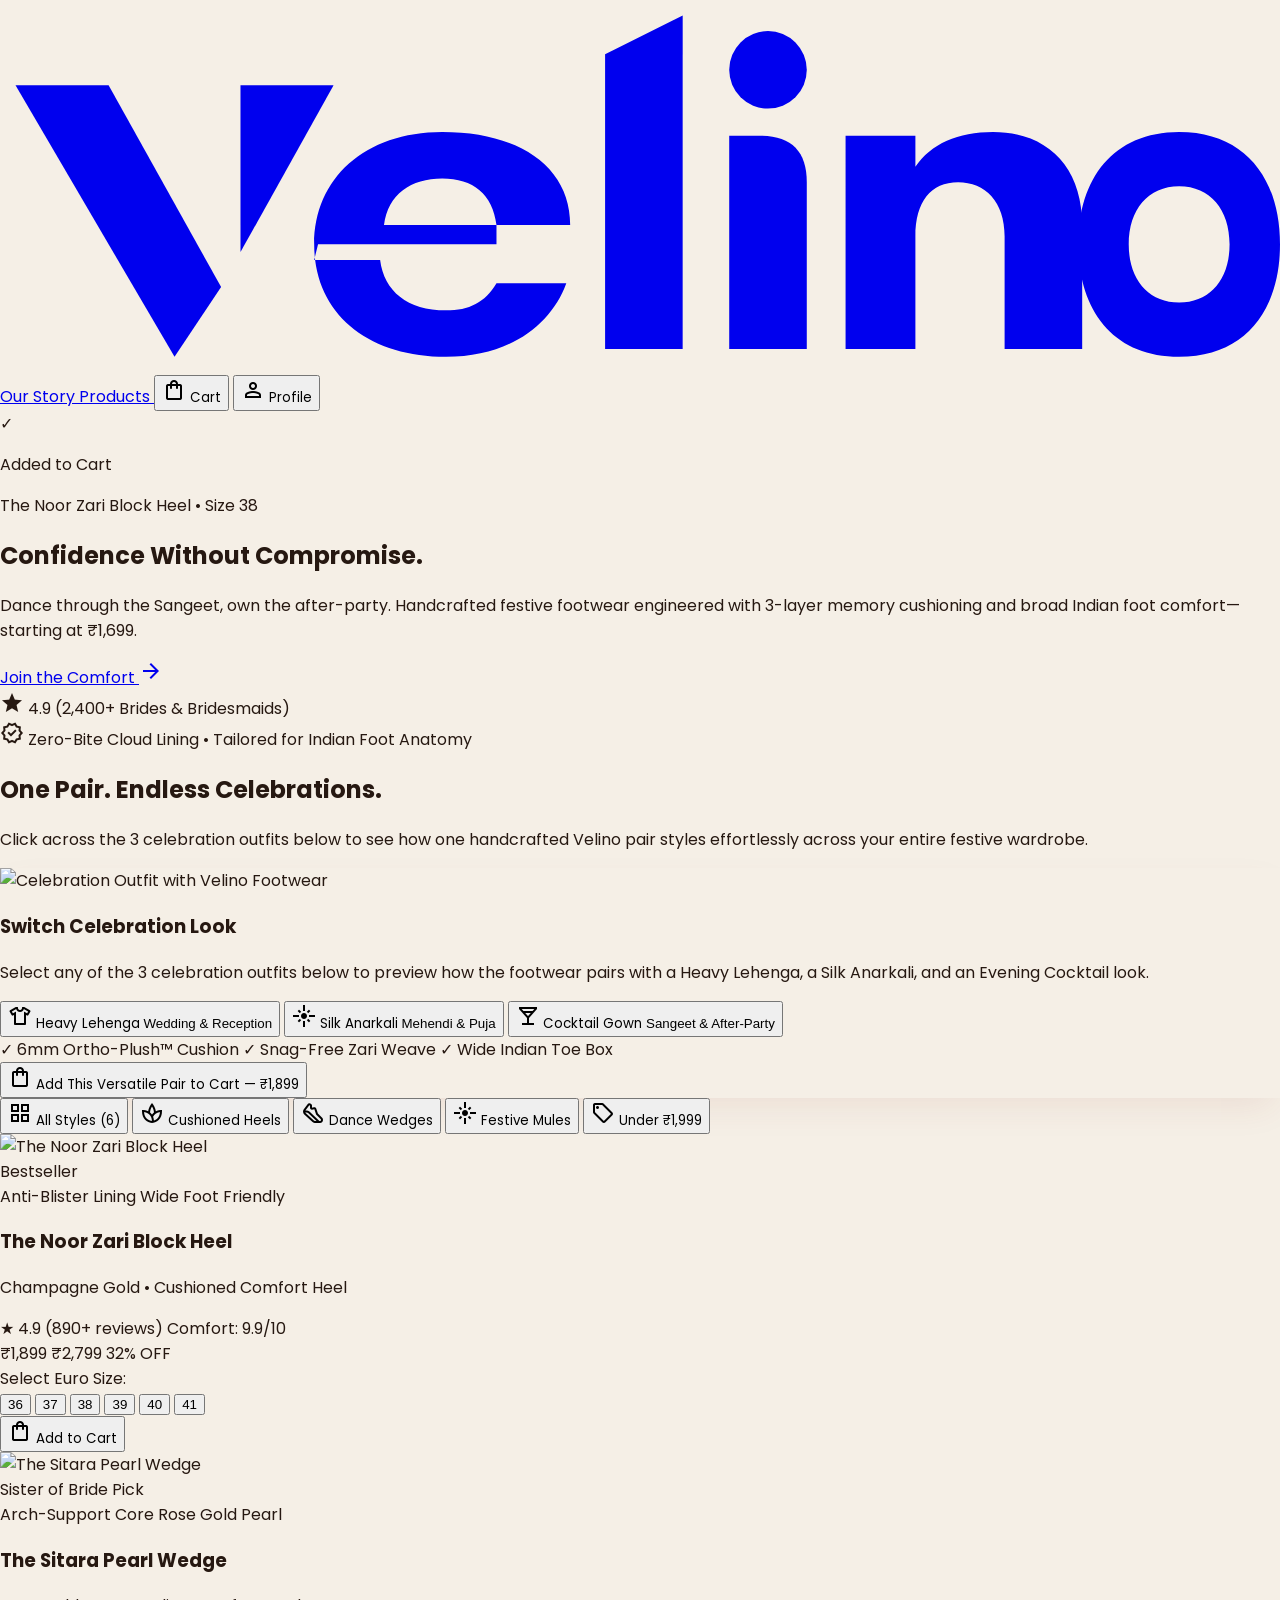
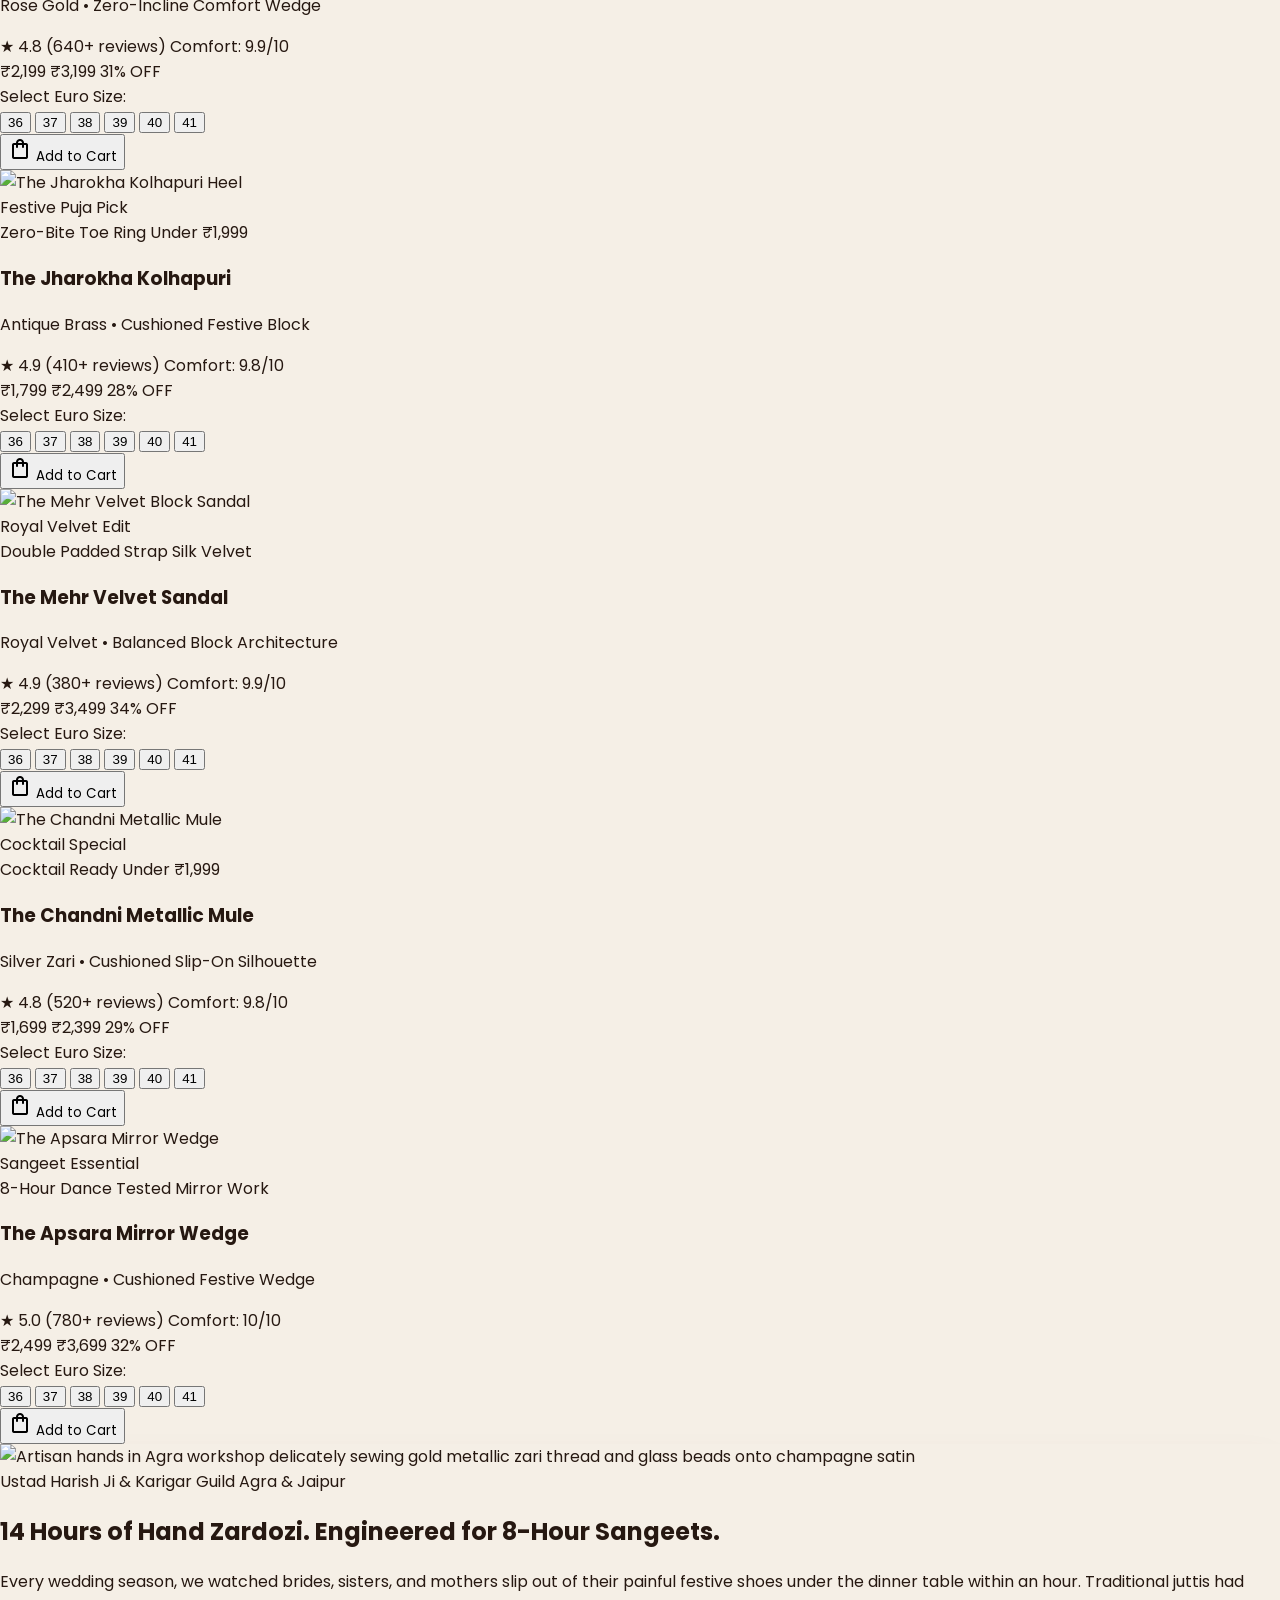
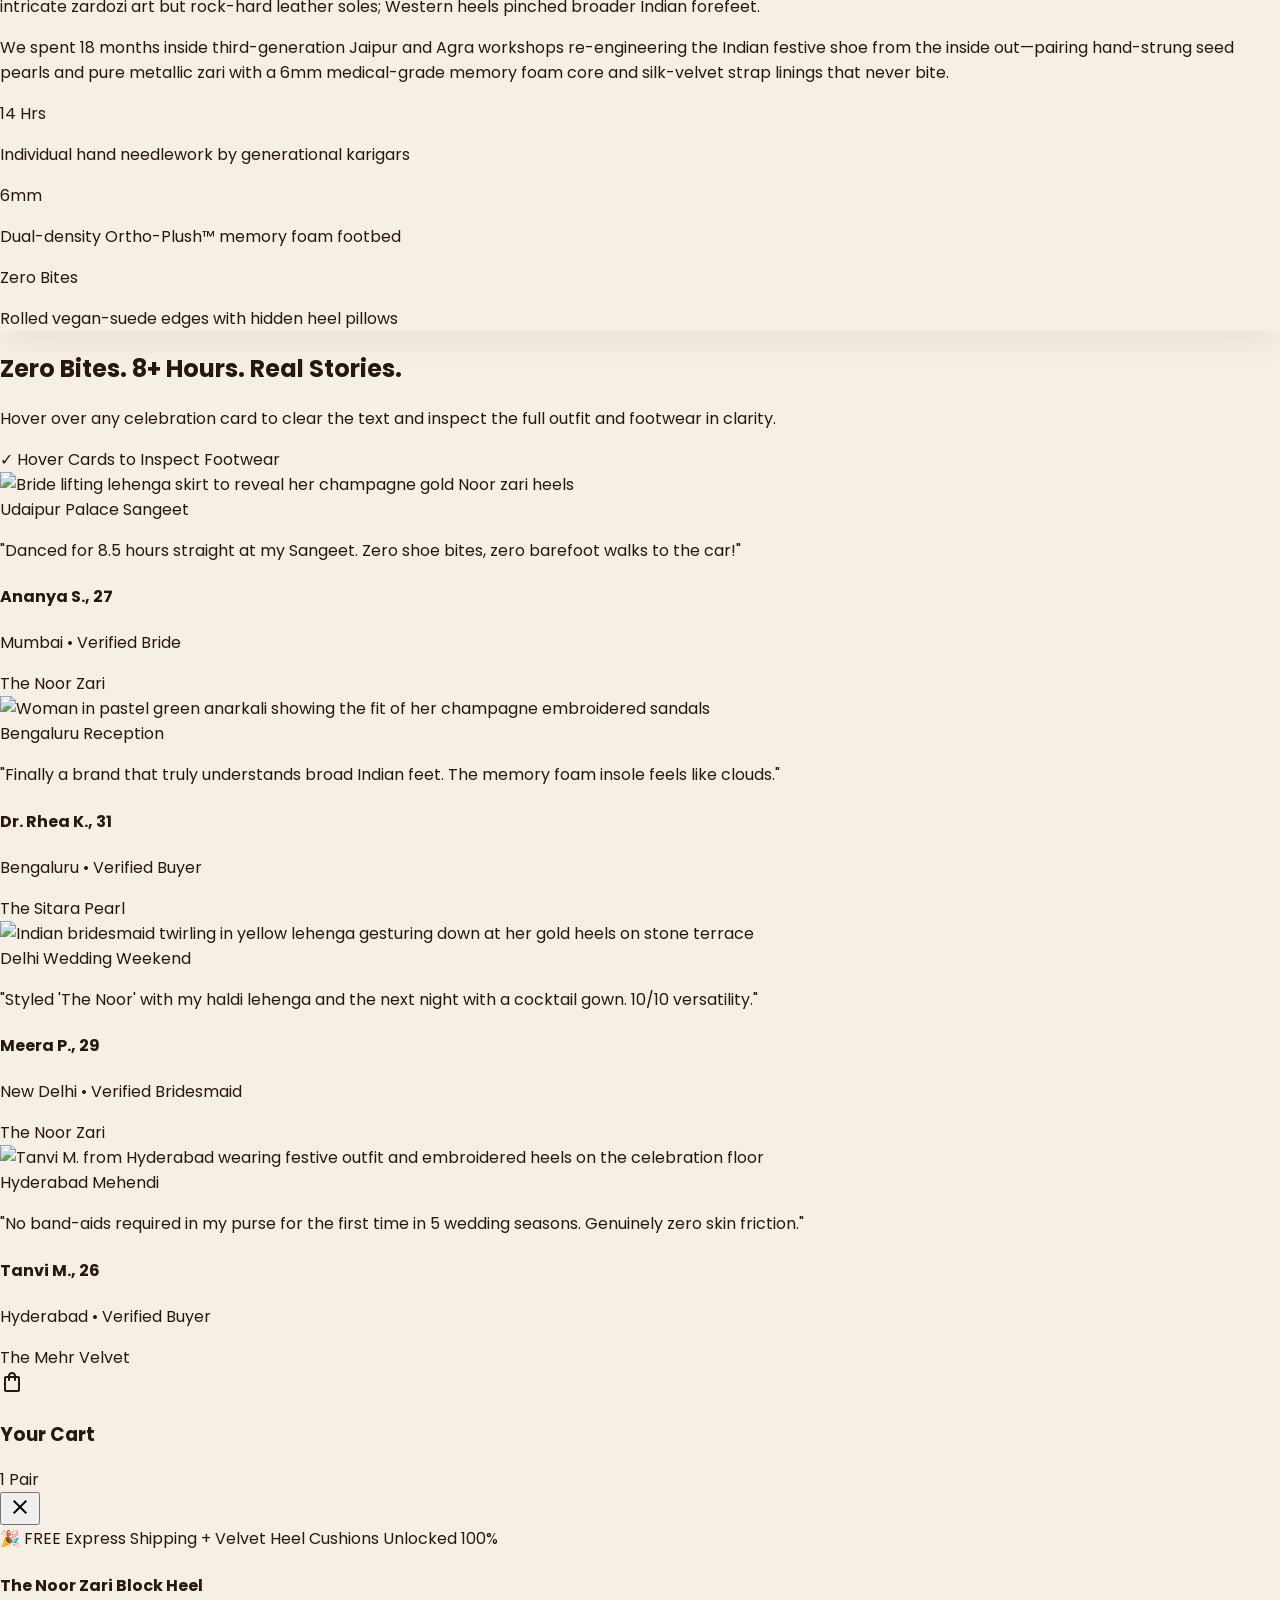
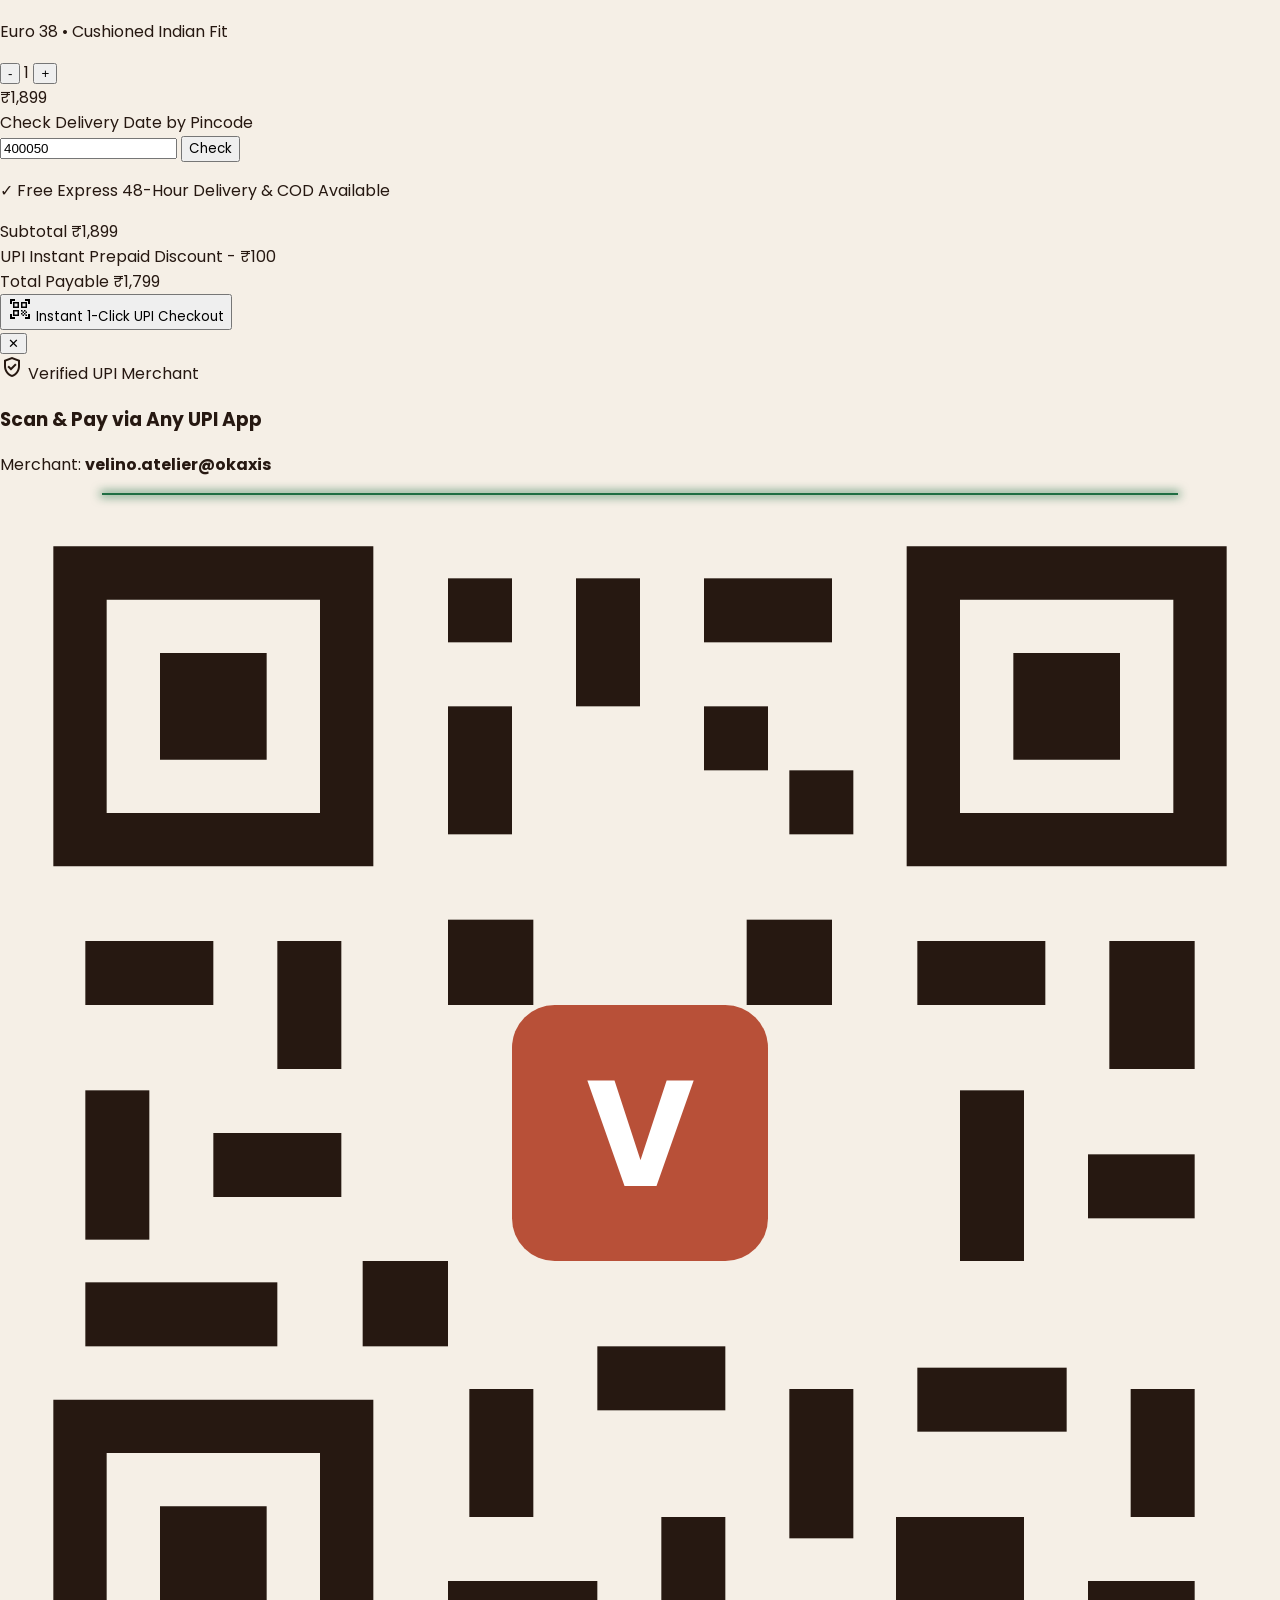
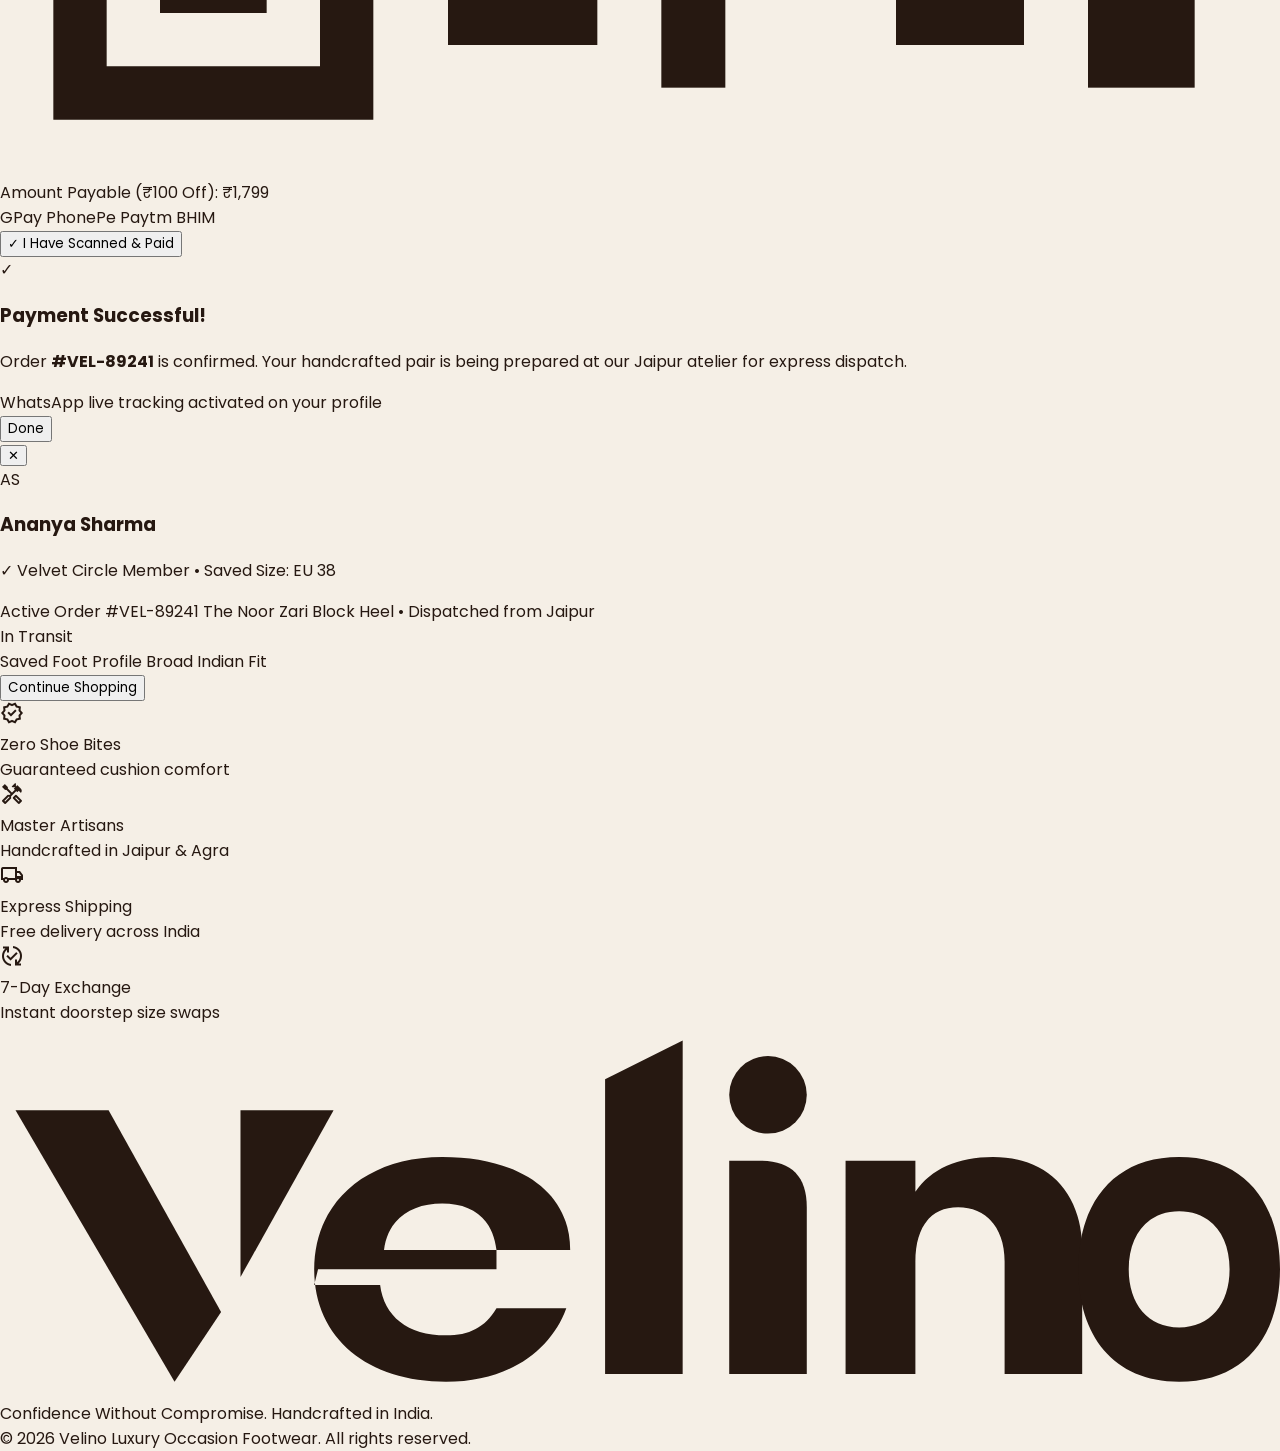
==== index.html @ 43dd8942 "Rename website.html to index.html" ====
<!DOCTYPE html>
<html lang="en" class="scroll-smooth">
<head>
  <meta charset="utf-8" />
  <meta name="viewport" content="width=device-width, initial-scale=1.0" />
  <title>Velino — Confidence Without Compromise</title>

  <!-- Google Fonts: Poppins + Satoshi + Material Symbols -->
  <link rel="preconnect" href="https://fonts.googleapis.com" />
  <link rel="preconnect" href="https://fonts.gstatic.com" crossorigin />
  <link href="https://fonts.googleapis.com/css2?family=Poppins:wght@400;500;600;700&display=swap" rel="stylesheet" />
  <link href="https://api.fontshare.com/v2/css?f[]=satoshi@400,500,700&display=swap" rel="stylesheet" />
  <link href="https://fonts.googleapis.com/css2?family=Material+Symbols+Outlined:opsz,wght,FILL,GRAD@20..48,100..700,0..1,-50..200" rel="stylesheet" />

  <script src="https://cdn.tailwindcss.com"></script>
  <script>
    tailwind.config = {
      theme: {
        extend: {
          colors: {
            /* 60% BEIGE — Primary Luxury Canvas */
            "beige-bg": "#F5EFE6",
            "beige-card": "#FAF6F0",
            "beige-tint": "#EBE1D3",
            "beige-studio": "#EFE7DA",
            "beige-border": "#DFD2BF",
            "espresso": "#261811",
            "warm-muted": "#6B564B",

            /* 30% TERRACOTTA — Secondary Brand & Structural Shade */
            "terracotta": "#B85038",
            "terracotta-dark": "#8F3926",
            "terracotta-soft": "#F3E1DA",

            /* 10% GREEN — Positive Trust & Highlights */
            "forest": "#1F6E43",
            "forest-dark": "#165231",
            "forest-soft": "#E1F0E7"
          },
          fontFamily: {
            head: ["Poppins", "Satoshi", "sans-serif"],
            body: ["Satoshi", "Poppins", "sans-serif"]
          }
        }
      }
    };
  </script>

  <style>
    body {
      background-color: #F5EFE6;
      color: #261811;
      font-family: 'Satoshi', 'Poppins', sans-serif;
      margin: 0;
      overflow-x: hidden;
    }
    h1, h2, h3, h4, .font-head {
      font-family: 'Poppins', sans-serif;
    }
    .ambient-shadow {
      box-shadow: 0 14px 34px -8px rgba(143, 57, 38, 0.10);
    }
    .card-hover {
      transition: transform 0.35s cubic-bezier(0.16, 1, 0.3, 1), box-shadow 0.35s cubic-bezier(0.16, 1, 0.3, 1);
    }
    .card-hover:hover {
      transform: translateY(-4px);
      box-shadow: 0 20px 40px -12px rgba(143, 57, 38, 0.15);
    }
    @keyframes scanline {
      0% { top: 8%; }
      50% { top: 88%; }
      100% { top: 8%; }
    }
    .qr-scanner-line {
      position: absolute;
      left: 8%;
      right: 8%;
      height: 2px;
      background: #1F6E43;
      box-shadow: 0 0 10px 2px rgba(31, 110, 67, 0.65);
      animation: scanline 2.4s ease-in-out infinite;
    }
  </style>
</head>

<body class="bg-beige-bg text-espresso antialiased selection:bg-terracotta selection:text-white">

  <!-- =====================================================================
       HEADER (Velino Logo + Our Story, Products, Cart, Profile)
       ===================================================================== -->
  <header class="sticky top-0 left-0 w-full z-40 bg-beige-bg/95 backdrop-blur-xl border-b border-beige-border">
    <div class="h-20 max-w-[1400px] mx-auto px-5 md:px-12 flex items-center justify-between">
      
      <!-- Custom Uploaded VELINO Logo -->
      <a href="#" class="flex items-center group" aria-label="Velino Home">
        <svg class="h-9 md:h-10 w-auto text-espresso group-hover:text-terracotta transition-colors" viewBox="0 0 330 95" fill="currentColor">
          <polygon points="4,22 28,22 57,74 45,92" />
          <polygon points="62,22 86,22 62,65 62,22" />
          <path d="M82,63 L128,63 L128,58 L99,58 C100,50 106,46 114,46 C122,46 127,50 128,58 L147,58 C147,43 134,34 114,34 C94,34 81,46 81,63 C81,81 95,92 115,92 C131,92 142,84 146,73 L128,73 C125,78 121,80 115,80 C105,80 99,75 98,67 L81,67 Z" />
          <polygon points="156,14 176,4 176,90 156,90" />
          <circle cx="198" cy="18" r="10" />
          <path d="M188,35 L196,35 C204,35 208,39 208,47 L208,90 L188,90 Z" />
          <path d="M218,35 L236,35 L236,43 C240,37 247,34 256,34 C270,34 279,43 279,58 L279,90 L259,90 L259,61 C259,52 254,47 247,47 C240,47 236,52 236,61 L236,90 L218,90 Z" />
          <path fill-rule="evenodd" clip-rule="evenodd" d="M304,34 C321,34 330,46 330,63 C330,80 321,92 304,92 C287,92 278,80 278,63 C278,46 287,34 304,34 Z M304,48 C296,48 291,54 291,63 C291,72 296,78 304,78 C312,78 317,72 317,63 C317,54 312,48 304,48 Z" />
        </svg>
      </a>

      <!-- 4 Header Options: Our Story | Products | Cart (No money shown) | Profile -->
      <nav class="flex items-center gap-4 sm:gap-8">
        <a href="#our-story" class="font-head text-sm font-medium text-espresso hover:text-terracotta transition-colors">
          Our Story
        </a>
        <a href="#festive-catalog" class="font-head text-sm font-medium text-espresso hover:text-terracotta transition-colors">
          Products
        </a>
        <button onclick="toggleCartDrawer(true)" type="button" class="inline-flex items-center gap-2 bg-terracotta text-white hover:bg-terracotta-dark px-4 py-2.5 rounded-full font-head text-sm font-medium transition-all shadow-sm">
          <span class="material-symbols-outlined text-[19px]">shopping_bag</span>
          <span>Cart</span>
        </button>
        <button onclick="toggleProfileModal(true)" type="button" class="inline-flex items-center gap-1.5 px-3.5 py-2 rounded-full bg-beige-card border border-beige-border text-espresso hover:border-terracotta font-head text-sm font-medium transition-all">
          <span class="material-symbols-outlined text-[19px] text-terracotta">person</span>
          <span class="hidden sm:inline">Profile</span>
        </button>
      </nav>

    </div>
  </header>

  <!-- Toast Notification -->
  <div id="cart-toast" class="fixed bottom-6 right-6 z-50 bg-espresso text-beige-card px-5 py-3.5 rounded-2xl shadow-2xl border border-terracotta flex items-center gap-3 transform translate-y-24 opacity-0 transition-all duration-300 pointer-events-none">
    <div class="w-7 h-7 rounded-full bg-forest text-white flex items-center justify-center font-bold text-sm">✓</div>
    <div>
      <p class="font-head font-semibold text-sm text-white">Added to Cart</p>
      <p class="text-xs text-beige-tint" id="toast-item-desc">The Noor Zari Block Heel • Size 38</p>
    </div>
  </div>

  <!-- =====================================================================
       MAIN CONTENT
       ===================================================================== -->
  <main class="w-full">

    <!-- SECTION 1: HERO (Green dispatch line & Noor Zari Block Heel card removed, flows straight to One Pair Endless Celebrations) -->
    <section class="relative w-full bg-gradient-to-b from-beige-bg via-beige-card to-beige-bg py-14 lg:py-20 border-b border-beige-border overflow-hidden">
      <div class="max-w-[1100px] mx-auto px-5 md:px-12 text-center flex flex-col items-center space-y-6">
        <h1 class="font-head text-4xl sm:text-5xl lg:text-[58px] font-bold text-espresso tracking-tight leading-[1.1]">
          Confidence Without Compromise.
        </h1>
        <p class="text-base sm:text-lg text-warm-muted max-w-2xl leading-relaxed">
          Dance through the Sangeet, own the after-party. Handcrafted festive footwear engineered with 3-layer memory cushioning and broad Indian foot comfort—starting at ₹1,699.
        </p>

        <!-- CTA: "Join the Comfort" -->
        <div class="pt-1">
          <a href="#festive-catalog" class="inline-flex items-center justify-center gap-3 bg-terracotta text-white font-head font-semibold text-sm uppercase tracking-wider px-9 py-4 rounded-xl shadow-md hover:bg-terracotta-dark transition-all group">
            <span>Join the Comfort</span>
            <span class="material-symbols-outlined group-hover:translate-x-1 transition-transform text-lg">arrow_forward</span>
          </a>
        </div>

        <!-- Rating & Cloud Lining Row (Green dispatch line removed) -->
        <div class="pt-2 flex flex-wrap items-center justify-center gap-3 text-xs">
          <div class="flex items-center gap-1 bg-forest-soft text-forest px-3.5 py-1.5 rounded-full font-bold">
            <span class="material-symbols-outlined text-sm" style="font-variation-settings: 'FILL' 1;">star</span>
            <span>4.9 (2,400+ Brides &amp; Bridesmaids)</span>
          </div>
          <span class="flex items-center gap-1 text-espresso font-semibold">
            <span class="material-symbols-outlined text-base text-forest">verified</span>
            Zero-Bite Cloud Lining
          </span>
          <span class="text-warm-muted">•</span>
          <span class="font-semibold text-espresso">Tailored for Indian Foot Anatomy</span>
        </div>
      </div>
    </section>

    <!-- SECTION 2: ONE PAIR, ENDLESS CELEBRATIONS (Working 3-Outfit Switcher) -->
    <section class="w-full bg-beige-card py-16 lg:py-24 border-b border-beige-border">
      <div class="max-w-[1400px] mx-auto px-5 md:px-12">
        <div class="text-center max-w-2xl mx-auto space-y-3 mb-12">
          <h2 class="font-head text-3xl sm:text-4xl font-bold text-espresso">One Pair. Endless Celebrations.</h2>
          <p class="text-sm sm:text-base text-warm-muted">
            Click across the 3 celebration outfits below to see how one handcrafted Velino pair styles effortlessly across your entire festive wardrobe.
          </p>
        </div>

        <div class="bg-beige-bg rounded-3xl p-6 lg:p-12 border border-beige-border ambient-shadow">
          <div class="grid grid-cols-1 lg:grid-cols-12 gap-8 lg:gap-12 items-center">
            
            <!-- Dynamic Lookbook Visual (100% Unobstructed Image that changes on tab click) -->
            <div class="lg:col-span-6 flex justify-center">
              <div class="relative w-full max-w-md rounded-2xl overflow-hidden shadow-lg aspect-[3/4] bg-beige-studio border-2 border-terracotta/30">
                <img
                  class="w-full h-full object-cover transition-opacity duration-300"
                  id="lookbook-hero-img"
                  alt="Celebration Outfit with Velino Footwear"
                  src="https://lh3.googleusercontent.com/aida-public/[base64]"
                />
              </div>
            </div>

            <!-- 3-Look Interactive Switcher -->
            <div class="lg:col-span-6 flex flex-col justify-center space-y-8">
              <div class="space-y-3">
                <h3 class="font-head text-2xl sm:text-3xl font-bold text-espresso">
                  Switch Celebration Look
                </h3>
                <p class="text-sm text-warm-muted leading-relaxed">
                  Select any of the 3 celebration outfits below to preview how the footwear pairs with a Heavy Lehenga, a Silk Anarkali, and an Evening Cocktail look.
                </p>
              </div>

              <div class="grid grid-cols-1 sm:grid-cols-3 gap-3.5">
                <button id="tab-lehenga" class="lookbook-tab-btn bg-terracotta text-white p-4 rounded-2xl text-left shadow-md transition-all cursor-pointer" onclick="setLookbookTab('lehenga', this)" type="button">
                  <span class="material-symbols-outlined text-2xl mb-2 block">apparel</span>
                  <span class="font-head text-sm font-bold block">Heavy Lehenga</span>
                  <span class="sub-label text-[11px] opacity-90 block mt-0.5">Wedding &amp; Reception</span>
                </button>
                <button id="tab-anarkali" class="lookbook-tab-btn bg-beige-card text-espresso border border-beige-border p-4 rounded-2xl text-left hover:border-terracotta transition-all cursor-pointer" onclick="setLookbookTab('anarkali', this)" type="button">
                  <span class="material-symbols-outlined text-2xl mb-2 block text-terracotta">flare</span>
                  <span class="font-head text-sm font-bold block">Silk Anarkali</span>
                  <span class="sub-label text-[11px] text-warm-muted block mt-0.5">Mehendi &amp; Puja</span>
                </button>
                <button id="tab-cocktail" class="lookbook-tab-btn bg-beige-card text-espresso border border-beige-border p-4 rounded-2xl text-left hover:border-terracotta transition-all cursor-pointer" onclick="setLookbookTab('cocktail', this)" type="button">
                  <span class="material-symbols-outlined text-2xl mb-2 block text-terracotta">local_bar</span>
                  <span class="font-head text-sm font-bold block">Cocktail Gown</span>
                  <span class="sub-label text-[11px] text-warm-muted block mt-0.5">Sangeet &amp; After-Party</span>
                </button>
              </div>

              <div class="flex flex-wrap gap-2.5">
                <span class="bg-forest-soft text-forest text-xs font-bold px-3.5 py-1.5 rounded-full">✓ 6mm Ortho-Plush™ Cushion</span>
                <span class="bg-forest-soft text-forest text-xs font-bold px-3.5 py-1.5 rounded-full">✓ Snag-Free Zari Weave</span>
                <span class="bg-forest-soft text-forest text-xs font-bold px-3.5 py-1.5 rounded-full">✓ Wide Indian Toe Box</span>
              </div>

              <div class="pt-2">
                <button class="w-full bg-terracotta text-white font-head font-semibold text-sm uppercase tracking-wider py-4 rounded-xl hover:bg-terracotta-dark shadow-md transition-all flex items-center justify-center gap-2.5" onclick="quickAddToCart('The Noor Zari Block Heel', 1899)" type="button">
                  <span class="material-symbols-outlined text-lg">shopping_bag</span>
                  <span>Add This Versatile Pair to Cart — ₹1,899</span>
                </button>
              </div>
            </div>

          </div>
        </div>
      </div>
    </section>

    <!-- SECTION 3: PRODUCT CATALOG (Icon Filter Navigation, Whole Heel Visible) -->
    <section class="w-full bg-beige-bg py-16 lg:py-24 border-b border-beige-border" id="festive-catalog">
      <div class="max-w-[1400px] mx-auto px-5 md:px-12">
        
        <!-- Icon Navigation Filter Pills -->
        <div class="flex flex-wrap items-center justify-center gap-3 mb-12">
          <button class="catalog-filter-btn bg-terracotta text-white px-5 py-3 rounded-full font-head text-xs font-semibold uppercase tracking-wider transition-all inline-flex items-center gap-2 shadow-sm" onclick="filterCatalog('all', this)" type="button">
            <span class="material-symbols-outlined text-[18px]">grid_view</span>
            <span>All Styles (6)</span>
          </button>
          <button class="catalog-filter-btn bg-beige-card border border-beige-border text-espresso px-5 py-3 rounded-full font-head text-xs font-semibold uppercase tracking-wider hover:border-terracotta transition-all inline-flex items-center gap-2" onclick="filterCatalog('heels', this)" type="button">
            <span class="material-symbols-outlined text-[18px] text-terracotta">spa</span>
            <span>Cushioned Heels</span>
          </button>
          <button class="catalog-filter-btn bg-beige-card border border-beige-border text-espresso px-5 py-3 rounded-full font-head text-xs font-semibold uppercase tracking-wider hover:border-terracotta transition-all inline-flex items-center gap-2" onclick="filterCatalog('wedges', this)" type="button">
            <span class="material-symbols-outlined text-[18px] text-terracotta">steps</span>
            <span>Dance Wedges</span>
          </button>
          <button class="catalog-filter-btn bg-beige-card border border-beige-border text-espresso px-5 py-3 rounded-full font-head text-xs font-semibold uppercase tracking-wider hover:border-terracotta transition-all inline-flex items-center gap-2" onclick="filterCatalog('mules', this)" type="button">
            <span class="material-symbols-outlined text-[18px] text-terracotta">flare</span>
            <span>Festive Mules</span>
          </button>
          <button class="catalog-filter-btn bg-beige-card border border-beige-border text-espresso px-5 py-3 rounded-full font-head text-xs font-semibold uppercase tracking-wider hover:border-terracotta transition-all inline-flex items-center gap-2" onclick="filterCatalog('budget', this)" type="button">
            <span class="material-symbols-outlined text-[18px] text-forest">sell</span>
            <span>Under ₹1,999</span>
          </button>
        </div>

        <!-- 6-Product Grid (Every Shoe & Heel 100% Uncropped inside Frame) -->
        <div class="grid grid-cols-1 sm:grid-cols-2 lg:grid-cols-3 gap-8" id="product-grid">

          <!-- CARD 1 -->
          <div class="product-item group bg-beige-card rounded-2xl p-4 border border-beige-border card-hover flex flex-col justify-between" data-category="heels budget">
            <div>
              <div class="relative rounded-xl overflow-hidden aspect-[4/3] bg-[#E8DDD0] mb-4 flex items-center justify-center p-2">
                <img class="w-full h-full object-contain group-hover:scale-105 transition-transform duration-500" alt="The Noor Zari Block Heel" src="https://lh3.googleusercontent.com/aida-public/[base64]" />
                <div class="absolute top-3 left-3 bg-terracotta text-white font-head text-[10px] px-2.5 py-1 rounded-md uppercase font-bold tracking-wider">Bestseller</div>
              </div>
              <div class="flex items-center gap-2 mb-2">
                <span class="bg-beige-tint text-espresso text-[10px] px-2 py-0.5 rounded font-bold uppercase">Anti-Blister Lining</span>
                <span class="bg-forest-soft text-forest text-[10px] px-2 py-0.5 rounded font-bold uppercase">Wide Foot Friendly</span>
              </div>
              <h3 class="font-head text-lg text-espresso font-bold">The Noor Zari Block Heel</h3>
              <p class="text-xs text-warm-muted mt-0.5">Champagne Gold • Cushioned Comfort Heel</p>
              <div class="flex items-center gap-2 mt-2">
                <span class="text-xs font-bold text-espresso">★ 4.9</span>
                <span class="text-xs text-warm-muted">(890+ reviews)</span>
                <span class="text-forest text-xs font-bold ml-auto">Comfort: 9.9/10</span>
              </div>
              <div class="flex items-baseline gap-2 mt-3">
                <span class="font-head text-xl text-espresso font-bold">₹1,899</span>
                <span class="text-xs text-warm-muted line-through">₹2,799</span>
                <span class="text-xs text-forest font-bold">32% OFF</span>
              </div>
              <div class="mt-4">
                <span class="text-[11px] font-head text-warm-muted uppercase font-bold block mb-1.5">Select Euro Size:</span>
                <div class="flex items-center gap-1.5 size-chips">
                  <button class="w-9 h-9 rounded-lg bg-beige-bg text-espresso text-xs font-bold border border-beige-border" onclick="selectSize(this)" type="button">36</button>
                  <button class="w-9 h-9 rounded-lg bg-beige-bg text-espresso text-xs font-bold border border-beige-border" onclick="selectSize(this)" type="button">37</button>
                  <button class="w-9 h-9 rounded-lg bg-terracotta text-white text-xs font-bold selected" onclick="selectSize(this)" type="button">38</button>
                  <button class="w-9 h-9 rounded-lg bg-beige-bg text-espresso text-xs font-bold border border-beige-border" onclick="selectSize(this)" type="button">39</button>
                  <button class="w-9 h-9 rounded-lg bg-beige-bg text-espresso text-xs font-bold border border-beige-border" onclick="selectSize(this)" type="button">40</button>
                  <button class="w-9 h-9 rounded-lg bg-beige-bg text-espresso text-xs font-bold border border-beige-border" onclick="selectSize(this)" type="button">41</button>
                </div>
              </div>
            </div>
            <div class="mt-5 pt-3">
              <button class="w-full bg-terracotta hover:bg-terracotta-dark text-white font-head text-xs font-semibold uppercase tracking-wider py-3.5 rounded-xl transition-all flex items-center justify-center gap-2" onclick="quickAddToCart('The Noor Zari Block Heel', 1899)" type="button">
                <span class="material-symbols-outlined text-[18px]">shopping_bag</span>
                <span>Add to Cart</span>
              </button>
            </div>
          </div>

          <!-- CARD 2 -->
          <div class="product-item group bg-beige-card rounded-2xl p-4 border border-beige-border card-hover flex flex-col justify-between" data-category="wedges">
            <div>
              <div class="relative rounded-xl overflow-hidden aspect-[4/3] bg-[#E8DDD0] mb-4 flex items-center justify-center p-2">
                <img class="w-full h-full object-contain group-hover:scale-105 transition-transform duration-500" alt="The Sitara Pearl Wedge" src="https://lh3.googleusercontent.com/aida-public/[base64]" />
                <div class="absolute top-3 left-3 bg-terracotta text-white font-head text-[10px] px-2.5 py-1 rounded-md uppercase font-bold tracking-wider">Sister of Bride Pick</div>
              </div>
              <div class="flex items-center gap-2 mb-2">
                <span class="bg-beige-tint text-espresso text-[10px] px-2 py-0.5 rounded font-bold uppercase">Arch-Support Core</span>
                <span class="bg-forest-soft text-forest text-[10px] px-2 py-0.5 rounded font-bold uppercase">Rose Gold Pearl</span>
              </div>
              <h3 class="font-head text-lg text-espresso font-bold">The Sitara Pearl Wedge</h3>
              <p class="text-xs text-warm-muted mt-0.5">Rose Gold • Zero-Incline Comfort Wedge</p>
              <div class="flex items-center gap-2 mt-2">
                <span class="text-xs font-bold text-espresso">★ 4.8</span>
                <span class="text-xs text-warm-muted">(640+ reviews)</span>
                <span class="text-forest text-xs font-bold ml-auto">Comfort: 9.9/10</span>
              </div>
              <div class="flex items-baseline gap-2 mt-3">
                <span class="font-head text-xl text-espresso font-bold">₹2,199</span>
                <span class="text-xs text-warm-muted line-through">₹3,199</span>
                <span class="text-xs text-forest font-bold">31% OFF</span>
              </div>
              <div class="mt-4">
                <span class="text-[11px] font-head text-warm-muted uppercase font-bold block mb-1.5">Select Euro Size:</span>
                <div class="flex items-center gap-1.5 size-chips">
                  <button class="w-9 h-9 rounded-lg bg-beige-bg text-espresso text-xs font-bold border border-beige-border" onclick="selectSize(this)" type="button">36</button>
                  <button class="w-9 h-9 rounded-lg bg-terracotta text-white text-xs font-bold selected" onclick="selectSize(this)" type="button">37</button>
                  <button class="w-9 h-9 rounded-lg bg-beige-bg text-espresso text-xs font-bold border border-beige-border" onclick="selectSize(this)" type="button">38</button>
                  <button class="w-9 h-9 rounded-lg bg-beige-bg text-espresso text-xs font-bold border border-beige-border" onclick="selectSize(this)" type="button">39</button>
                  <button class="w-9 h-9 rounded-lg bg-beige-bg text-espresso text-xs font-bold border border-beige-border" onclick="selectSize(this)" type="button">40</button>
                  <button class="w-9 h-9 rounded-lg bg-beige-bg text-espresso text-xs font-bold border border-beige-border" onclick="selectSize(this)" type="button">41</button>
                </div>
              </div>
            </div>
            <div class="mt-5 pt-3">
              <button class="w-full bg-terracotta hover:bg-terracotta-dark text-white font-head text-xs font-semibold uppercase tracking-wider py-3.5 rounded-xl transition-all flex items-center justify-center gap-2" onclick="quickAddToCart('The Sitara Pearl Wedge', 2199)" type="button">
                <span class="material-symbols-outlined text-[18px]">shopping_bag</span>
                <span>Add to Cart</span>
              </button>
            </div>
          </div>

          <!-- CARD 3 -->
          <div class="product-item group bg-beige-card rounded-2xl p-4 border border-beige-border card-hover flex flex-col justify-between" data-category="mules budget">
            <div>
              <div class="relative rounded-xl overflow-hidden aspect-[4/3] bg-[#E8DDD0] mb-4 flex items-center justify-center p-2">
                <img class="w-full h-full object-contain group-hover:scale-105 transition-transform duration-500" alt="The Jharokha Kolhapuri Heel" src="https://lh3.googleusercontent.com/aida-public/[base64]" />
                <div class="absolute top-3 left-3 bg-espresso text-beige-card font-head text-[10px] px-2.5 py-1 rounded-md uppercase font-bold tracking-wider">Festive Puja Pick</div>
              </div>
              <div class="flex items-center gap-2 mb-2">
                <span class="bg-beige-tint text-espresso text-[10px] px-2 py-0.5 rounded font-bold uppercase">Zero-Bite Toe Ring</span>
                <span class="bg-forest-soft text-forest text-[10px] px-2 py-0.5 rounded font-bold uppercase">Under ₹1,999</span>
              </div>
              <h3 class="font-head text-lg text-espresso font-bold">The Jharokha Kolhapuri</h3>
              <p class="text-xs text-warm-muted mt-0.5">Antique Brass • Cushioned Festive Block</p>
              <div class="flex items-center gap-2 mt-2">
                <span class="text-xs font-bold text-espresso">★ 4.9</span>
                <span class="text-xs text-warm-muted">(410+ reviews)</span>
                <span class="text-forest text-xs font-bold ml-auto">Comfort: 9.8/10</span>
              </div>
              <div class="flex items-baseline gap-2 mt-3">
                <span class="font-head text-xl text-espresso font-bold">₹1,799</span>
                <span class="text-xs text-warm-muted line-through">₹2,499</span>
                <span class="text-xs text-forest font-bold">28% OFF</span>
              </div>
              <div class="mt-4">
                <span class="text-[11px] font-head text-warm-muted uppercase font-bold block mb-1.5">Select Euro Size:</span>
                <div class="flex items-center gap-1.5 size-chips">
                  <button class="w-9 h-9 rounded-lg bg-beige-bg text-espresso text-xs font-bold border border-beige-border" onclick="selectSize(this)" type="button">36</button>
                  <button class="w-9 h-9 rounded-lg bg-beige-bg text-espresso text-xs font-bold border border-beige-border" onclick="selectSize(this)" type="button">37</button>
                  <button class="w-9 h-9 rounded-lg bg-beige-bg text-espresso text-xs font-bold border border-beige-border" onclick="selectSize(this)" type="button">38</button>
                  <button class="w-9 h-9 rounded-lg bg-terracotta text-white text-xs font-bold selected" onclick="selectSize(this)" type="button">39</button>
                  <button class="w-9 h-9 rounded-lg bg-beige-bg text-espresso text-xs font-bold border border-beige-border" onclick="selectSize(this)" type="button">40</button>
                  <button class="w-9 h-9 rounded-lg bg-beige-bg text-espresso text-xs font-bold border border-beige-border" onclick="selectSize(this)" type="button">41</button>
                </div>
              </div>
            </div>
            <div class="mt-5 pt-3">
              <button class="w-full bg-terracotta hover:bg-terracotta-dark text-white font-head text-xs font-semibold uppercase tracking-wider py-3.5 rounded-xl transition-all flex items-center justify-center gap-2" onclick="quickAddToCart('The Jharokha Kolhapuri', 1799)" type="button">
                <span class="material-symbols-outlined text-[18px]">shopping_bag</span>
                <span>Add to Cart</span>
              </button>
            </div>
          </div>

          <!-- CARD 4 -->
          <div class="product-item group bg-beige-card rounded-2xl p-4 border border-beige-border card-hover flex flex-col justify-between" data-category="heels">
            <div>
              <div class="relative rounded-xl overflow-hidden aspect-[4/3] bg-[#E8DDD0] mb-4 flex items-center justify-center p-2">
                <img class="w-full h-full object-contain group-hover:scale-105 transition-transform duration-500" alt="The Mehr Velvet Block Sandal" src="https://lh3.googleusercontent.com/aida-public/[base64]" />
                <div class="absolute top-3 left-3 bg-terracotta text-white font-head text-[10px] px-2.5 py-1 rounded-md uppercase font-bold tracking-wider">Royal Velvet Edit</div>
              </div>
              <div class="flex items-center gap-2 mb-2">
                <span class="bg-beige-tint text-espresso text-[10px] px-2 py-0.5 rounded font-bold uppercase">Double Padded Strap</span>
                <span class="bg-forest-soft text-forest text-[10px] px-2 py-0.5 rounded font-bold uppercase">Silk Velvet</span>
              </div>
              <h3 class="font-head text-lg text-espresso font-bold">The Mehr Velvet Sandal</h3>
              <p class="text-xs text-warm-muted mt-0.5">Royal Velvet • Balanced Block Architecture</p>
              <div class="flex items-center gap-2 mt-2">
                <span class="text-xs font-bold text-espresso">★ 4.9</span>
                <span class="text-xs text-warm-muted">(380+ reviews)</span>
                <span class="text-forest text-xs font-bold ml-auto">Comfort: 9.9/10</span>
              </div>
              <div class="flex items-baseline gap-2 mt-3">
                <span class="font-head text-xl text-espresso font-bold">₹2,299</span>
                <span class="text-xs text-warm-muted line-through">₹3,499</span>
                <span class="text-xs text-forest font-bold">34% OFF</span>
              </div>
              <div class="mt-4">
                <span class="text-[11px] font-head text-warm-muted uppercase font-bold block mb-1.5">Select Euro Size:</span>
                <div class="flex items-center gap-1.5 size-chips">
                  <button class="w-9 h-9 rounded-lg bg-beige-bg text-espresso text-xs font-bold border border-beige-border" onclick="selectSize(this)" type="button">36</button>
                  <button class="w-9 h-9 rounded-lg bg-beige-bg text-espresso text-xs font-bold border border-beige-border" onclick="selectSize(this)" type="button">37</button>
                  <button class="w-9 h-9 rounded-lg bg-terracotta text-white text-xs font-bold selected" onclick="selectSize(this)" type="button">38</button>
                  <button class="w-9 h-9 rounded-lg bg-beige-bg text-espresso text-xs font-bold border border-beige-border" onclick="selectSize(this)" type="button">39</button>
                  <button class="w-9 h-9 rounded-lg bg-beige-bg text-espresso text-xs font-bold border border-beige-border" onclick="selectSize(this)" type="button">40</button>
                  <button class="w-9 h-9 rounded-lg bg-beige-bg text-espresso text-xs font-bold border border-beige-border" onclick="selectSize(this)" type="button">41</button>
                </div>
              </div>
            </div>
            <div class="mt-5 pt-3">
              <button class="w-full bg-terracotta hover:bg-terracotta-dark text-white font-head text-xs font-semibold uppercase tracking-wider py-3.5 rounded-xl transition-all flex items-center justify-center gap-2" onclick="quickAddToCart('The Mehr Velvet Sandal', 2299)" type="button">
                <span class="material-symbols-outlined text-[18px]">shopping_bag</span>
                <span>Add to Cart</span>
              </button>
            </div>
          </div>

          <!-- CARD 5 -->
          <div class="product-item group bg-beige-card rounded-2xl p-4 border border-beige-border card-hover flex flex-col justify-between" data-category="mules budget">
            <div>
              <div class="relative rounded-xl overflow-hidden aspect-[4/3] bg-[#E8DDD0] mb-4 flex items-center justify-center p-2">
                <img class="w-full h-full object-contain group-hover:scale-105 transition-transform duration-500" alt="The Chandni Metallic Mule" src="https://lh3.googleusercontent.com/aida-public/[base64]" />
                <div class="absolute top-3 left-3 bg-forest text-white font-head text-[10px] px-2.5 py-1 rounded-md uppercase font-bold tracking-wider">Cocktail Special</div>
              </div>
              <div class="flex items-center gap-2 mb-2">
                <span class="bg-beige-tint text-espresso text-[10px] px-2 py-0.5 rounded font-bold uppercase">Cocktail Ready</span>
                <span class="bg-forest-soft text-forest text-[10px] px-2 py-0.5 rounded font-bold uppercase">Under ₹1,999</span>
              </div>
              <h3 class="font-head text-lg text-espresso font-bold">The Chandni Metallic Mule</h3>
              <p class="text-xs text-warm-muted mt-0.5">Silver Zari • Cushioned Slip-On Silhouette</p>
              <div class="flex items-center gap-2 mt-2">
                <span class="text-xs font-bold text-espresso">★ 4.8</span>
                <span class="text-xs text-warm-muted">(520+ reviews)</span>
                <span class="text-forest text-xs font-bold ml-auto">Comfort: 9.8/10</span>
              </div>
              <div class="flex items-baseline gap-2 mt-3">
                <span class="font-head text-xl text-espresso font-bold">₹1,699</span>
                <span class="text-xs text-warm-muted line-through">₹2,399</span>
                <span class="text-xs text-forest font-bold">29% OFF</span>
              </div>
              <div class="mt-4">
                <span class="text-[11px] font-head text-warm-muted uppercase font-bold block mb-1.5">Select Euro Size:</span>
                <div class="flex items-center gap-1.5 size-chips">
                  <button class="w-9 h-9 rounded-lg bg-beige-bg text-espresso text-xs font-bold border border-beige-border" onclick="selectSize(this)" type="button">36</button>
                  <button class="w-9 h-9 rounded-lg bg-beige-bg text-espresso text-xs font-bold border border-beige-border" onclick="selectSize(this)" type="button">37</button>
                  <button class="w-9 h-9 rounded-lg bg-beige-bg text-espresso text-xs font-bold border border-beige-border" onclick="selectSize(this)" type="button">38</button>
                  <button class="w-9 h-9 rounded-lg bg-terracotta text-white text-xs font-bold selected" onclick="selectSize(this)" type="button">39</button>
                  <button class="w-9 h-9 rounded-lg bg-beige-bg text-espresso text-xs font-bold border border-beige-border" onclick="selectSize(this)" type="button">40</button>
                  <button class="w-9 h-9 rounded-lg bg-beige-bg text-espresso text-xs font-bold border border-beige-border" onclick="selectSize(this)" type="button">41</button>
                </div>
              </div>
            </div>
            <div class="mt-5 pt-3">
              <button class="w-full bg-terracotta hover:bg-terracotta-dark text-white font-head text-xs font-semibold uppercase tracking-wider py-3.5 rounded-xl transition-all flex items-center justify-center gap-2" onclick="quickAddToCart('The Chandni Metallic Mule', 1699)" type="button">
                <span class="material-symbols-outlined text-[18px]">shopping_bag</span>
                <span>Add to Cart</span>
              </button>
            </div>
          </div>

          <!-- CARD 6 -->
          <div class="product-item group bg-beige-card rounded-2xl p-4 border border-beige-border card-hover flex flex-col justify-between" data-category="wedges">
            <div>
              <div class="relative rounded-xl overflow-hidden aspect-[4/3] bg-[#E8DDD0] mb-4 flex items-center justify-center p-2">
                <img class="w-full h-full object-contain group-hover:scale-105 transition-transform duration-500" alt="The Apsara Mirror Wedge" src="https://lh3.googleusercontent.com/aida-public/[base64]" />
                <div class="absolute top-3 left-3 bg-terracotta text-white font-head text-[10px] px-2.5 py-1 rounded-md uppercase font-bold tracking-wider">Sangeet Essential</div>
              </div>
              <div class="flex items-center gap-2 mb-2">
                <span class="bg-beige-tint text-espresso text-[10px] px-2 py-0.5 rounded font-bold uppercase">8-Hour Dance Tested</span>
                <span class="bg-forest-soft text-forest text-[10px] px-2 py-0.5 rounded font-bold uppercase">Mirror Work</span>
              </div>
              <h3 class="font-head text-lg text-espresso font-bold">The Apsara Mirror Wedge</h3>
              <p class="text-xs text-warm-muted mt-0.5">Champagne • Cushioned Festive Wedge</p>
              <div class="flex items-center gap-2 mt-2">
                <span class="text-xs font-bold text-espresso">★ 5.0</span>
                <span class="text-xs text-warm-muted">(780+ reviews)</span>
                <span class="text-forest text-xs font-bold ml-auto">Comfort: 10/10</span>
              </div>
              <div class="flex items-baseline gap-2 mt-3">
                <span class="font-head text-xl text-espresso font-bold">₹2,499</span>
                <span class="text-xs text-warm-muted line-through">₹3,699</span>
                <span class="text-xs text-forest font-bold">32% OFF</span>
              </div>
              <div class="mt-4">
                <span class="text-[11px] font-head text-warm-muted uppercase font-bold block mb-1.5">Select Euro Size:</span>
                <div class="flex items-center gap-1.5 size-chips">
                  <button class="w-9 h-9 rounded-lg bg-beige-bg text-espresso text-xs font-bold border border-beige-border" onclick="selectSize(this)" type="button">36</button>
                  <button class="w-9 h-9 rounded-lg bg-beige-bg text-espresso text-xs font-bold border border-beige-border" onclick="selectSize(this)" type="button">37</button>
                  <button class="w-9 h-9 rounded-lg bg-terracotta text-white text-xs font-bold selected" onclick="selectSize(this)" type="button">38</button>
                  <button class="w-9 h-9 rounded-lg bg-beige-bg text-espresso text-xs font-bold border border-beige-border" onclick="selectSize(this)" type="button">39</button>
                  <button class="w-9 h-9 rounded-lg bg-beige-bg text-espresso text-xs font-bold border border-beige-border" onclick="selectSize(this)" type="button">40</button>
                  <button class="w-9 h-9 rounded-lg bg-beige-bg text-espresso text-xs font-bold border border-beige-border" onclick="selectSize(this)" type="button">41</button>
                </div>
              </div>
            </div>
            <div class="mt-5 pt-3">
              <button class="w-full bg-terracotta hover:bg-terracotta-dark text-white font-head text-xs font-semibold uppercase tracking-wider py-3.5 rounded-xl transition-all flex items-center justify-center gap-2" onclick="quickAddToCart('The Apsara Mirror Wedge', 2499)" type="button">
                <span class="material-symbols-outlined text-[18px]">shopping_bag</span>
                <span>Add to Cart</span>
              </button>
            </div>
          </div>

        </div>
      </div>
    </section>

    <!-- SECTION 4: BESPOKE "OUR STORY" ATELIER SHOWCASE & HOVER-CLEAR TESTIMONIALS -->
    <section class="w-full bg-beige-card py-16 lg:py-24 border-b border-beige-border" id="our-story">
      <div class="max-w-[1400px] mx-auto px-5 md:px-12">
        
        <!-- Editorial "Our Story" Section -->
        <div class="bg-beige-bg rounded-3xl p-6 sm:p-10 lg:p-14 mb-20 border border-beige-border ambient-shadow">
          <div class="grid grid-cols-1 lg:grid-cols-12 gap-10 lg:gap-14 items-center">
            
            <!-- Left: Arch-Framed Agra Karigar Workshop Photography -->
            <div class="lg:col-span-5 flex justify-center">
              <div class="relative w-full max-w-md bg-beige-card rounded-t-[140px] rounded-b-2xl p-3 border-2 border-terracotta/40 shadow-md">
                <div class="rounded-t-[130px] rounded-b-xl overflow-hidden aspect-[4/4.6]">
                  <img
                    class="w-full h-full object-cover"
                    alt="Artisan hands in Agra workshop delicately sewing gold metallic zari thread and glass beads onto champagne satin"
                    src="https://lh3.googleusercontent.com/aida-public/[base64]"
                  />
                </div>
                <div class="mt-3 px-3 py-2 flex items-center justify-between text-xs">
                  <span class="font-head font-bold text-espresso">Ustad Harish Ji &amp; Karigar Guild</span>
                  <span class="text-terracotta font-semibold">Agra &amp; Jaipur</span>
                </div>
              </div>
            </div>

            <!-- Right: Authentic Heritage Craft Story -->
            <div class="lg:col-span-7 space-y-6">
              <h2 class="font-head text-3xl sm:text-4xl lg:text-[42px] font-bold text-espresso leading-tight">
                14 Hours of Hand Zardozi. Engineered for 8-Hour Sangeets.
              </h2>
              <p class="text-sm sm:text-base text-warm-muted leading-relaxed">
                Every wedding season, we watched brides, sisters, and mothers slip out of their painful festive shoes under the dinner table within an hour. Traditional juttis had intricate zardozi art but rock-hard leather soles; Western heels pinched broader Indian forefeet.
              </p>
              <p class="text-sm sm:text-base text-warm-muted leading-relaxed">
                We spent 18 months inside third-generation Jaipur and Agra workshops re-engineering the Indian festive shoe from the inside out—pairing hand-strung seed pearls and pure metallic zari with a 6mm medical-grade memory foam core and silk-velvet strap linings that never bite.
              </p>

              <!-- 3 Atelier Pillars -->
              <div class="grid grid-cols-1 sm:grid-cols-3 gap-4 pt-2">
                <div class="bg-beige-card p-4 rounded-2xl border border-beige-border">
                  <div class="font-head text-2xl font-bold text-terracotta">14 Hrs</div>
                  <p class="text-xs text-warm-muted mt-1">Individual hand needlework by generational karigars</p>
                </div>
                <div class="bg-beige-card p-4 rounded-2xl border border-beige-border">
                  <div class="font-head text-2xl font-bold text-forest">6mm</div>
                  <p class="text-xs text-warm-muted mt-1">Dual-density Ortho-Plush™ memory foam footbed</p>
                </div>
                <div class="bg-beige-card p-4 rounded-2xl border border-beige-border">
                  <div class="font-head text-2xl font-bold text-espresso">Zero Bites</div>
                  <p class="text-xs text-warm-muted mt-1">Rolled vegan-suede edges with hidden heel pillows</p>
                </div>
              </div>
            </div>

          </div>
        </div>

        <!-- Real Celebrations Grid (Whole Outfit + Footwear Visible, Text Clears on Hover) -->
        <div class="flex flex-col md:flex-row md:items-end justify-between gap-4 mb-10">
          <div class="space-y-2">
            <h2 class="font-head text-3xl sm:text-4xl font-bold text-espresso">Zero Bites. 8+ Hours. Real Stories.</h2>
            <p class="text-sm sm:text-base text-warm-muted max-w-xl">
              Hover over any celebration card to clear the text and inspect the full outfit and footwear in clarity.
            </p>
          </div>
          <span class="bg-forest-soft text-forest font-head text-xs font-bold px-4 py-2 rounded-full">✓ Hover Cards to Inspect Footwear</span>
        </div>

        <div class="grid grid-cols-1 sm:grid-cols-2 lg:grid-cols-4 gap-6">
          
          <!-- Testimonial 1: Ananya S. -->
          <div class="group bg-beige-bg rounded-2xl overflow-hidden border border-beige-border card-hover flex flex-col cursor-pointer">
            <div class="relative aspect-[9/14] bg-beige-tint overflow-hidden">
              <img
                class="w-full h-full object-cover transition-transform duration-500 group-hover:scale-105"
                alt="Bride lifting lehenga skirt to reveal her champagne gold Noor zari heels"
                src="https://lh3.googleusercontent.com/aida-public/[base64]"
              />
              <div class="absolute inset-0 bg-gradient-to-t from-espresso/90 via-espresso/20 to-black/25 flex flex-col justify-between p-4 transition-opacity duration-300 opacity-100 group-hover:opacity-0 pointer-events-none">
                <span class="bg-beige-card/95 text-espresso font-head text-[10px] uppercase font-bold px-2.5 py-1 rounded-full w-max">Udaipur Palace Sangeet</span>
                <p class="text-xs text-white leading-snug font-medium">
                  "Danced for 8.5 hours straight at my Sangeet. Zero shoe bites, zero barefoot walks to the car!"
                </p>
              </div>
            </div>
            <div class="p-4 flex items-center justify-between bg-beige-bg">
              <div>
                <h4 class="font-head text-sm text-espresso font-bold">Ananya S., 27</h4>
                <p class="text-[11px] text-warm-muted">Mumbai • Verified Bride</p>
              </div>
              <span class="text-terracotta font-bold text-xs">The Noor Zari</span>
            </div>
          </div>

          <!-- Testimonial 2: Dr. Rhea K. -->
          <div class="group bg-beige-bg rounded-2xl overflow-hidden border border-beige-border card-hover flex flex-col cursor-pointer">
            <div class="relative aspect-[9/14] bg-beige-tint overflow-hidden">
              <img
                class="w-full h-full object-cover transition-transform duration-500 group-hover:scale-105"
                alt="Woman in pastel green anarkali showing the fit of her champagne embroidered sandals"
                src="https://lh3.googleusercontent.com/aida-public/[base64]"
              />
              <div class="absolute inset-0 bg-gradient-to-t from-espresso/90 via-espresso/20 to-black/25 flex flex-col justify-between p-4 transition-opacity duration-300 opacity-100 group-hover:opacity-0 pointer-events-none">
                <span class="bg-beige-card/95 text-espresso font-head text-[10px] uppercase font-bold px-2.5 py-1 rounded-full w-max">Bengaluru Reception</span>
                <p class="text-xs text-white leading-snug font-medium">
                  "Finally a brand that truly understands broad Indian feet. The memory foam insole feels like clouds."
                </p>
              </div>
            </div>
            <div class="p-4 flex items-center justify-between bg-beige-bg">
              <div>
                <h4 class="font-head text-sm text-espresso font-bold">Dr. Rhea K., 31</h4>
                <p class="text-[11px] text-warm-muted">Bengaluru • Verified Buyer</p>
              </div>
              <span class="text-terracotta font-bold text-xs">The Sitara Pearl</span>
            </div>
          </div>

          <!-- Testimonial 3: Meera P. -->
          <div class="group bg-beige-bg rounded-2xl overflow-hidden border border-beige-border card-hover flex flex-col cursor-pointer">
            <div class="relative aspect-[9/14] bg-beige-tint overflow-hidden">
              <img
                class="w-full h-full object-cover transition-transform duration-500 group-hover:scale-105"
                alt="Indian bridesmaid twirling in yellow lehenga gesturing down at her gold heels on stone terrace"
                src="https://lh3.googleusercontent.com/aida-public/[base64]"
              />
              <div class="absolute inset-0 bg-gradient-to-t from-espresso/90 via-espresso/20 to-black/25 flex flex-col justify-between p-4 transition-opacity duration-300 opacity-100 group-hover:opacity-0 pointer-events-none">
                <span class="bg-beige-card/95 text-espresso font-head text-[10px] uppercase font-bold px-2.5 py-1 rounded-full w-max">Delhi Wedding Weekend</span>
                <p class="text-xs text-white leading-snug font-medium">
                  "Styled 'The Noor' with my haldi lehenga and the next night with a cocktail gown. 10/10 versatility."
                </p>
              </div>
            </div>
            <div class="p-4 flex items-center justify-between bg-beige-bg">
              <div>
                <h4 class="font-head text-sm text-espresso font-bold">Meera P., 29</h4>
                <p class="text-[11px] text-warm-muted">New Delhi • Verified Bridesmaid</p>
              </div>
              <span class="text-terracotta font-bold text-xs">The Noor Zari</span>
            </div>
          </div>

          <!-- Testimonial 4: Tanvi M. from Hyderabad (Whole Picture of Woman Wearing Outfit + Heels) -->
          <div class="group bg-beige-bg rounded-2xl overflow-hidden border border-beige-border card-hover flex flex-col cursor-pointer">
            <div class="relative aspect-[9/14] bg-beige-tint overflow-hidden">
              <img
                class="w-full h-full object-cover object-bottom transition-transform duration-500 group-hover:scale-105"
                alt="Tanvi M. from Hyderabad wearing festive outfit and embroidered heels on the celebration floor"
                src="https://lh3.googleusercontent.com/aida-public/[base64]"
              />
              <div class="absolute inset-0 bg-gradient-to-t from-espresso/90 via-espresso/20 to-black/25 flex flex-col justify-between p-4 transition-opacity duration-300 opacity-100 group-hover:opacity-0 pointer-events-none">
                <span class="bg-beige-card/95 text-espresso font-head text-[10px] uppercase font-bold px-2.5 py-1 rounded-full w-max">Hyderabad Mehendi</span>
                <p class="text-xs text-white leading-snug font-medium">
                  "No band-aids required in my purse for the first time in 5 wedding seasons. Genuinely zero skin friction."
                </p>
              </div>
            </div>
            <div class="p-4 flex items-center justify-between bg-beige-bg">
              <div>
                <h4 class="font-head text-sm text-espresso font-bold">Tanvi M., 26</h4>
                <p class="text-[11px] text-warm-muted">Hyderabad • Verified Buyer</p>
              </div>
              <span class="text-terracotta font-bold text-xs">The Mehr Velvet</span>
            </div>
          </div>

        </div>

      </div>
    </section>

  </main>

  <!-- =====================================================================
       SLIDE-OUT CART DRAWER
       ===================================================================== -->
  <div class="fixed inset-0 bg-espresso/60 backdrop-blur-sm z-50 opacity-0 pointer-events-none transition-opacity duration-300" id="cart-drawer-backdrop" onclick="toggleCartDrawer(false)"></div>

  <aside class="fixed top-0 right-0 h-full w-full max-w-md bg-beige-card z-50 shadow-2xl transform translate-x-full transition-transform duration-300 flex flex-col justify-between border-l border-beige-border" id="cart-drawer-panel">
    <!-- Drawer Header -->
    <div class="p-5 bg-beige-bg border-b border-beige-border flex items-center justify-between">
      <div class="flex items-center gap-2">
        <span class="material-symbols-outlined text-terracotta">shopping_bag</span>
        <h3 class="font-head text-lg text-espresso font-bold">Your Cart</h3>
        <span class="bg-terracotta text-white text-xs font-bold px-2.5 py-0.5 rounded-full" id="cart-item-count-badge">1 Pair</span>
      </div>
      <button aria-label="Close cart" class="w-8 h-8 rounded-full bg-beige-tint flex items-center justify-center text-espresso hover:bg-terracotta hover:text-white transition-colors" onclick="toggleCartDrawer(false)" type="button">
        <span class="material-symbols-outlined text-lg">close</span>
      </button>
    </div>

    <!-- Free Shipping Banner -->
    <div class="px-5 py-3 bg-forest-soft border-b border-forest/20">
      <div class="flex items-center justify-between text-xs font-bold text-forest mb-1">
        <span>🎉 FREE Express Shipping + Velvet Heel Cushions Unlocked</span>
        <span>100%</span>
      </div>
      <div class="w-full bg-white h-1.5 rounded-full overflow-hidden">
        <div class="bg-forest h-full w-full"></div>
      </div>
    </div>

    <!-- Cart Items Scroll Area -->
    <div class="flex-1 overflow-y-auto p-5 space-y-4">
      <div id="cart-items-list" class="space-y-3"></div>

      <!-- Pincode Check -->
      <div class="p-3.5 bg-beige-bg rounded-xl border border-beige-border space-y-2">
        <span class="font-head text-xs text-espresso font-bold uppercase block">Check Delivery Date by Pincode</span>
        <div class="flex gap-2">
          <input class="flex-1 bg-beige-card px-3 py-2 rounded-lg text-xs border border-beige-border focus:outline-none focus:border-terracotta" id="pincode-input" maxlength="6" placeholder="Enter 6-digit Pincode" type="text" value="400050" />
          <button class="bg-terracotta text-white px-4 py-2 rounded-lg font-head text-xs font-semibold uppercase" onclick="checkPincode()" type="button">Check</button>
        </div>
        <p class="text-xs text-forest font-semibold" id="pincode-status">✓ Free Express 48-Hour Delivery &amp; COD Available</p>
      </div>
    </div>

    <!-- Drawer Footer -->
    <div class="p-5 bg-beige-bg border-t border-beige-border space-y-3">
      <div class="space-y-1 text-xs">
        <div class="flex justify-between text-warm-muted">
          <span>Subtotal</span>
          <span id="drawer-subtotal">₹1,899</span>
        </div>
        <div class="flex justify-between text-forest font-semibold">
          <span>UPI Instant Prepaid Discount</span>
          <span>- ₹100</span>
        </div>
        <div class="flex justify-between font-head text-base text-espresso font-bold pt-2 border-t border-beige-border">
          <span>Total Payable</span>
          <span id="drawer-grand-total">₹1,799</span>
        </div>
      </div>
      <button class="w-full bg-terracotta hover:bg-terracotta-dark text-white py-4 rounded-xl font-head text-xs font-semibold uppercase tracking-wider shadow-md flex items-center justify-center gap-2 transition-all" onclick="openUpiQrModal()" type="button">
        <span class="material-symbols-outlined text-lg">qr_code_scanner</span>
        <span>Instant 1-Click UPI Checkout</span>
      </button>
    </div>
  </aside>

  <!-- =====================================================================
       FAKE UPI QR CODE SCANNER MODAL
       ===================================================================== -->
  <div id="upi-qr-modal" class="fixed inset-0 bg-espresso/75 backdrop-blur-sm z-50 hidden items-center justify-center p-4">
    <div class="bg-beige-card w-full max-w-sm rounded-3xl p-6 border-2 border-terracotta shadow-2xl relative text-center">
      <button onclick="closeUpiQrModal()" class="absolute top-4 right-4 w-8 h-8 rounded-full bg-beige-tint flex items-center justify-center text-espresso hover:bg-terracotta hover:text-white transition-colors" type="button">✕</button>

      <div id="qr-scan-view" class="space-y-4">
        <div class="inline-flex items-center gap-1.5 bg-forest-soft text-forest px-3 py-1 rounded-full text-[11px] font-head font-bold uppercase">
          <span class="material-symbols-outlined text-sm">verified_user</span>
          <span>Verified UPI Merchant</span>
        </div>

        <div>
          <h3 class="font-head text-xl font-bold text-espresso">Scan &amp; Pay via Any UPI App</h3>
          <p class="text-xs text-warm-muted mt-0.5">Merchant: <strong class="text-espresso">velino.atelier@okaxis</strong></p>
        </div>

        <div class="relative w-56 h-56 mx-auto bg-white p-4 rounded-2xl border-2 border-beige-border shadow-inner flex items-center justify-center overflow-hidden">
          <div class="qr-scanner-line"></div>
          <svg viewBox="0 0 120 120" class="w-full h-full text-espresso" fill="currentColor">
            <path d="M5,5 h30 v30 h-30 z M10,10 v20 h20 v-20 z M15,15 h10 v10 h-10 z" />
            <path d="M85,5 h30 v30 h-30 z M90,10 v20 h20 v-20 z M95,15 h10 v10 h-10 z" />
            <path d="M5,85 h30 v30 h-30 z M10,90 v20 h20 v-20 z M15,95 h10 v10 h-10 z" />
            <rect x="42" y="8" width="6" height="6" /><rect x="54" y="8" width="6" height="12" /><rect x="66" y="8" width="12" height="6" />
            <rect x="42" y="20" width="6" height="12" /><rect x="66" y="20" width="6" height="6" /><rect x="74" y="26" width="6" height="6" />
            <rect x="8" y="42" width="12" height="6" /><rect x="26" y="42" width="6" height="12" /><rect x="42" y="40" width="8" height="8" />
            <rect x="70" y="40" width="8" height="8" /><rect x="86" y="42" width="12" height="6" /><rect x="104" y="42" width="8" height="12" />
            <rect x="8" y="56" width="6" height="14" /><rect x="20" y="60" width="12" height="6" /><rect x="90" y="56" width="6" height="16" />
            <rect x="102" y="62" width="10" height="6" /><rect x="8" y="74" width="18" height="6" /><rect x="34" y="72" width="8" height="8" />
            <rect x="44" y="84" width="6" height="12" /><rect x="56" y="80" width="12" height="6" /><rect x="74" y="84" width="6" height="14" />
            <rect x="86" y="82" width="14" height="6" /><rect x="106" y="84" width="6" height="12" />
            <rect x="42" y="102" width="14" height="6" /><rect x="62" y="96" width="6" height="16" /><rect x="84" y="96" width="12" height="12" />
            <rect x="102" y="102" width="10" height="10" />
            <rect x="48" y="48" width="24" height="24" rx="4" fill="#B85038" />
            <text x="60" y="65" text-anchor="middle" fill="#FFFFFF" font-size="14" font-family="Poppins, sans-serif" font-weight="bold">V</text>
          </svg>
        </div>

        <div class="bg-beige-bg p-3 rounded-xl border border-beige-border flex items-center justify-between text-xs">
          <span class="text-warm-muted font-medium">Amount Payable (₹100 Off):</span>
          <span class="font-head text-lg font-bold text-forest" id="qr-amount-text">₹1,799</span>
        </div>

        <div class="flex items-center justify-center gap-2 text-[11px] font-head font-semibold text-warm-muted">
          <span class="px-2 py-1 bg-beige-bg rounded border border-beige-border">GPay</span>
          <span class="px-2 py-1 bg-beige-bg rounded border border-beige-border">PhonePe</span>
          <span class="px-2 py-1 bg-beige-bg rounded border border-beige-border">Paytm</span>
          <span class="px-2 py-1 bg-beige-bg rounded border border-beige-border">BHIM</span>
        </div>

        <button onclick="simulateQrPaymentSuccess()" type="button" class="w-full bg-forest hover:bg-forest-dark text-white font-head text-xs font-semibold uppercase tracking-wider py-3.5 rounded-xl shadow-md transition-all">
          ✓ I Have Scanned &amp; Paid
        </button>
      </div>

      <div id="qr-success-view" class="hidden py-6 space-y-4">
        <div class="w-16 h-16 rounded-full bg-forest text-white flex items-center justify-center mx-auto text-3xl font-bold shadow-lg">✓</div>
        <h3 class="font-head text-2xl font-bold text-espresso">Payment Successful!</h3>
        <p class="text-xs text-warm-muted leading-relaxed">
          Order <strong class="text-espresso">#VEL-89241</strong> is confirmed. Your handcrafted pair is being prepared at our Jaipur atelier for express dispatch.
        </p>
        <div class="bg-forest-soft text-forest p-3 rounded-xl text-xs font-bold">
          WhatsApp live tracking activated on your profile
        </div>
        <button onclick="closeUpiQrModal()" type="button" class="w-full bg-terracotta text-white font-head text-xs font-semibold uppercase tracking-wider py-3.5 rounded-xl">
          Done
        </button>
      </div>
    </div>
  </div>

  <!-- =====================================================================
       PROFILE MODAL
       ===================================================================== -->
  <div id="profile-modal" class="fixed inset-0 bg-espresso/60 backdrop-blur-sm z-50 hidden items-center justify-center p-4">
    <div class="bg-beige-card w-full max-w-md rounded-3xl p-6 sm:p-8 border border-beige-border shadow-2xl relative">
      <button onclick="toggleProfileModal(false)" class="absolute top-4 right-4 w-8 h-8 rounded-full bg-beige-tint flex items-center justify-center text-espresso hover:bg-terracotta hover:text-white transition-colors" type="button">✕</button>
      <div class="flex items-center gap-3.5 mb-6">
        <div class="w-12 h-12 rounded-full bg-terracotta text-white font-head font-bold text-lg flex items-center justify-center">AS</div>
        <div>
          <h3 class="font-head text-lg font-bold text-espresso">Ananya Sharma</h3>
          <p class="text-xs text-forest font-semibold">✓ Velvet Circle Member • Saved Size: EU 38</p>
        </div>
      </div>
      <div class="space-y-3 text-xs">
        <div class="p-3.5 rounded-xl bg-beige-bg border border-beige-border flex justify-between items-center">
          <div>
            <span class="font-head font-bold text-espresso block">Active Order #VEL-89241</span>
            <span class="text-warm-muted">The Noor Zari Block Heel • Dispatched from Jaipur</span>
          </div>
          <span class="bg-forest-soft text-forest font-bold px-2.5 py-1 rounded-full">In Transit</span>
        </div>
        <div class="p-3.5 rounded-xl bg-beige-bg border border-beige-border flex justify-between items-center">
          <span class="font-head font-semibold text-espresso">Saved Foot Profile</span>
          <span class="text-terracotta font-bold">Broad Indian Fit</span>
        </div>
      </div>
      <button onclick="toggleProfileModal(false)" class="mt-6 w-full bg-terracotta text-white font-head text-xs font-semibold uppercase py-3 rounded-xl hover:bg-terracotta-dark transition-colors" type="button">
        Continue Shopping
      </button>
    </div>
  </div>

  <!-- =====================================================================
       FOOTER WITH CUSTOM VELINO LOGO
       ===================================================================== -->
  <footer class="w-full bg-beige-tint text-espresso pt-14 pb-10 border-t border-beige-border">
    <div class="max-w-[1400px] mx-auto px-5 md:px-12">
      <div class="grid grid-cols-1 sm:grid-cols-2 lg:grid-cols-4 gap-5 pb-12 border-b border-beige-border">
        <div class="flex items-center gap-3.5 p-4 bg-beige-card rounded-2xl border border-beige-border">
          <span class="material-symbols-outlined text-forest text-[30px]">verified</span>
          <div>
            <div class="font-head text-sm text-espresso font-bold">Zero Shoe Bites</div>
            <div class="text-xs text-warm-muted">Guaranteed cushion comfort</div>
          </div>
        </div>
        <div class="flex items-center gap-3.5 p-4 bg-beige-card rounded-2xl border border-beige-border">
          <span class="material-symbols-outlined text-terracotta text-[30px]">handyman</span>
          <div>
            <div class="font-head text-sm text-espresso font-bold">Master Artisans</div>
            <div class="text-xs text-warm-muted">Handcrafted in Jaipur &amp; Agra</div>
          </div>
        </div>
        <div class="flex items-center gap-3.5 p-4 bg-beige-card rounded-2xl border border-beige-border">
          <span class="material-symbols-outlined text-terracotta text-[30px]">local_shipping</span>
          <div>
            <div class="font-head text-sm text-espresso font-bold">Express Shipping</div>
            <div class="text-xs text-warm-muted">Free delivery across India</div>
          </div>
        </div>
        <div class="flex items-center gap-3.5 p-4 bg-beige-card rounded-2xl border border-beige-border">
          <span class="material-symbols-outlined text-forest text-[30px]">published_with_changes</span>
          <div>
            <div class="font-head text-sm text-espresso font-bold">7-Day Exchange</div>
            <div class="text-xs text-warm-muted">Instant doorstep size swaps</div>
          </div>
        </div>
      </div>

      <div class="pt-8 flex flex-col md:flex-row items-center justify-between gap-4">
        <div class="flex items-center gap-4">
          <svg class="h-7 w-auto text-espresso" viewBox="0 0 330 95" fill="currentColor">
            <polygon points="4,22 28,22 57,74 45,92" />
            <polygon points="62,22 86,22 62,65 62,22" />
            <path d="M82,63 L128,63 L128,58 L99,58 C100,50 106,46 114,46 C122,46 127,50 128,58 L147,58 C147,43 134,34 114,34 C94,34 81,46 81,63 C81,81 95,92 115,92 C131,92 142,84 146,73 L128,73 C125,78 121,80 115,80 C105,80 99,75 98,67 L81,67 Z" />
            <polygon points="156,14 176,4 176,90 156,90" />
            <circle cx="198" cy="18" r="10" />
            <path d="M188,35 L196,35 C204,35 208,39 208,47 L208,90 L188,90 Z" />
            <path d="M218,35 L236,35 L236,43 C240,37 247,34 256,34 C270,34 279,43 279,58 L279,90 L259,90 L259,61 C259,52 254,47 247,47 C240,47 236,52 236,61 L236,90 L218,90 Z" />
            <path fill-rule="evenodd" clip-rule="evenodd" d="M304,34 C321,34 330,46 330,63 C330,80 321,92 304,92 C287,92 278,80 278,63 C278,46 287,34 304,34 Z M304,48 C296,48 291,54 291,63 C291,72 296,78 304,78 C312,78 317,72 317,63 C317,54 312,48 304,48 Z" />
          </svg>
          <span class="text-xs text-warm-muted">Confidence Without Compromise. Handcrafted in India.</span>
        </div>
        <div class="text-xs text-warm-muted">© 2026 Velino Luxury Occasion Footwear. All rights reserved.</div>
      </div>
    </div>
  </footer>

  <!-- =====================================================================
       COMPLETE INTERACTIVE SCRIPT
       ===================================================================== -->
  <script>
    let cartItems = [
      { title: "The Noor Zari Block Heel", price: 1899, qty: 1 }
    ];

    const LOOKBOOK_IMAGES = {
      lehenga: "https://lh3.googleusercontent.com/aida-public/[base64]",
      anarkali: "https://lh3.googleusercontent.com/aida-public/[base64]",
      cocktail: "https://lh3.googleusercontent.com/aida-public/[base64]"
    };

    // Preload lookbook images so switching is instant
    Object.values(LOOKBOOK_IMAGES).forEach((url) => {
      const img = new Image();
      img.src = url;
    });

    function setLookbookTab(type, button) {
      document.querySelectorAll(".lookbook-tab-btn").forEach((btn) => {
        btn.className = "lookbook-tab-btn bg-beige-card text-espresso border border-beige-border p-4 rounded-2xl text-left hover:border-terracotta transition-all cursor-pointer";
        const icon = btn.querySelector(".material-symbols-outlined");
        if (icon) icon.classList.add("text-terracotta");
        const sub = btn.querySelector(".sub-label");
        if (sub) sub.className = "sub-label text-[11px] text-warm-muted block mt-0.5";
      });

      button.className = "lookbook-tab-btn bg-terracotta text-white p-4 rounded-2xl text-left shadow-md transition-all cursor-pointer";
      const activeIcon = button.querySelector(".material-symbols-outlined");
      if (activeIcon) activeIcon.classList.remove("text-terracotta");
      const activeSub = button.querySelector(".sub-label");
      if (activeSub) activeSub.className = "sub-label text-[11px] opacity-90 block mt-0.5";

      const imgEl = document.getElementById("lookbook-hero-img");
      if (imgEl && LOOKBOOK_IMAGES[type]) {
        imgEl.src = LOOKBOOK_IMAGES[type];
      }
    }

    function renderCartDrawer() {
      const listEl = document.getElementById("cart-items-list");
      const totalCount = cartItems.reduce((sum, i) => sum + i.qty, 0);
      const subtotal = cartItems.reduce((sum, i) => sum + i.price * i.qty, 0);
      const grandTotal = Math.max(0, subtotal - 100);

      document.getElementById("cart-item-count-badge").textContent = totalCount + (totalCount === 1 ? " Pair" : " Pairs");
      document.getElementById("drawer-subtotal").textContent = "₹" + subtotal.toLocaleString("en-IN");
      document.getElementById("drawer-grand-total").textContent = "₹" + grandTotal.toLocaleString("en-IN");
      document.getElementById("qr-amount-text").textContent = "₹" + grandTotal.toLocaleString("en-IN");

      if (cartItems.length === 0) {
        listEl.innerHTML = '<p class="text-xs text-warm-muted text-center py-6">Your cart is empty. Explore our festive collection to add a pair!</p>';
        return;
      }

      listEl.innerHTML = cartItems.map((item, index) => `
        <div class="flex items-center justify-between p-3.5 bg-beige-bg rounded-xl border border-beige-border">
          <div>
            <h4 class="font-head text-sm text-espresso font-bold">${item.title}</h4>
            <p class="text-xs text-warm-muted">Euro 38 • Cushioned Indian Fit</p>
          </div>
          <div class="flex items-center gap-2">
            <div class="flex items-center bg-beige-tint rounded-lg">
              <button class="w-6 h-6 flex items-center justify-center font-bold text-xs" onclick="updateQty(${index}, -1)" type="button">-</button>
              <span class="w-6 text-center text-xs font-bold">${item.qty}</span>
              <button class="w-6 h-6 flex items-center justify-center font-bold text-xs" onclick="updateQty(${index}, 1)" type="button">+</button>
            </div>
            <span class="font-head text-sm font-bold text-espresso ml-1">₹${(item.price * item.qty).toLocaleString("en-IN")}</span>
          </div>
        </div>
      `).join("");
    }

    function updateQty(index, delta) {
      cartItems[index].qty += delta;
      if (cartItems[index].qty <= 0) {
        cartItems.splice(index, 1);
      }
      renderCartDrawer();
    }

    function quickAddToCart(title, price) {
      const existing = cartItems.find((i) => i.title === title);
      if (existing) {
        existing.qty += 1;
      } else {
        cartItems.push({ title, price, qty: 1 });
      }
      renderCartDrawer();
      showToast(title);
    }

    function showToast(name) {
      const toast = document.getElementById("cart-toast");
      document.getElementById("toast-item-desc").textContent = name + " • Size 38";
      toast.classList.remove("translate-y-24", "opacity-0", "pointer-events-none");
      setTimeout(() => {
        toast.classList.add("translate-y-24", "opacity-0", "pointer-events-none");
      }, 3000);
    }

    function toggleCartDrawer(open) {
      const drawer = document.getElementById("cart-drawer-panel");
      const backdrop = document.getElementById("cart-drawer-backdrop");
      if (open) {
        drawer.classList.remove("translate-x-full");
        backdrop.classList.remove("opacity-0", "pointer-events-none");
      } else {
        drawer.classList.add("translate-x-full");
        backdrop.classList.add("opacity-0", "pointer-events-none");
      }
    }

    function openUpiQrModal() {
      toggleCartDrawer(false);
      const modal = document.getElementById("upi-qr-modal");
      document.getElementById("qr-scan-view").classList.remove("hidden");
      document.getElementById("qr-success-view").classList.add("hidden");
      modal.classList.remove("hidden");
      modal.classList.add("flex");
    }

    function closeUpiQrModal() {
      const modal = document.getElementById("upi-qr-modal");
      modal.classList.add("hidden");
      modal.classList.remove("flex");
    }

    function simulateQrPaymentSuccess() {
      document.getElementById("qr-scan-view").classList.add("hidden");
      document.getElementById("qr-success-view").classList.remove("hidden");
    }

    function toggleProfileModal(open) {
      const modal = document.getElementById("profile-modal");
      modal.classList.toggle("hidden", !open);
      modal.classList.toggle("flex", open);
    }

    function selectSize(btn) {
      const parent = btn.closest(".size-chips");
      parent.querySelectorAll("button").forEach((b) => {
        b.className = "w-9 h-9 rounded-lg bg-beige-bg text-espresso text-xs font-bold border border-beige-border";
      });
      btn.className = "w-9 h-9 rounded-lg bg-terracotta text-white text-xs font-bold selected";
    }

    function filterCatalog(category, button) {
      document.querySelectorAll(".catalog-filter-btn").forEach((btn) => {
        btn.className = "catalog-filter-btn bg-beige-card border border-beige-border text-espresso px-5 py-3 rounded-full font-head text-xs font-semibold uppercase tracking-wider hover:border-terracotta transition-all inline-flex items-center gap-2";
      });
      button.className = "catalog-filter-btn bg-terracotta text-white px-5 py-3 rounded-full font-head text-xs font-semibold uppercase tracking-wider transition-all inline-flex items-center gap-2 shadow-sm";

      document.querySelectorAll(".product-item").forEach((item) => {
        if (category === "all" || item.getAttribute("data-category").includes(category)) {
          item.classList.remove("hidden");
        } else {
          item.classList.add("hidden");
        }
      });
    }

    function checkPincode() {
      const pin = document.getElementById("pincode-input").value.trim();
      const status = document.getElementById("pincode-status");
      if (/^\d{6}$/.test(pin)) {
        status.textContent = "✓ Free Express 48-Hour Delivery & COD Available in " + pin;
        status.className = "text-xs text-forest font-semibold";
      } else {
        status.textContent = "Please enter a valid 6-digit Indian pincode.";
        status.className = "text-xs text-terracotta font-semibold";
      }
    }

    renderCartDrawer();
  </script>
</body>
</html>
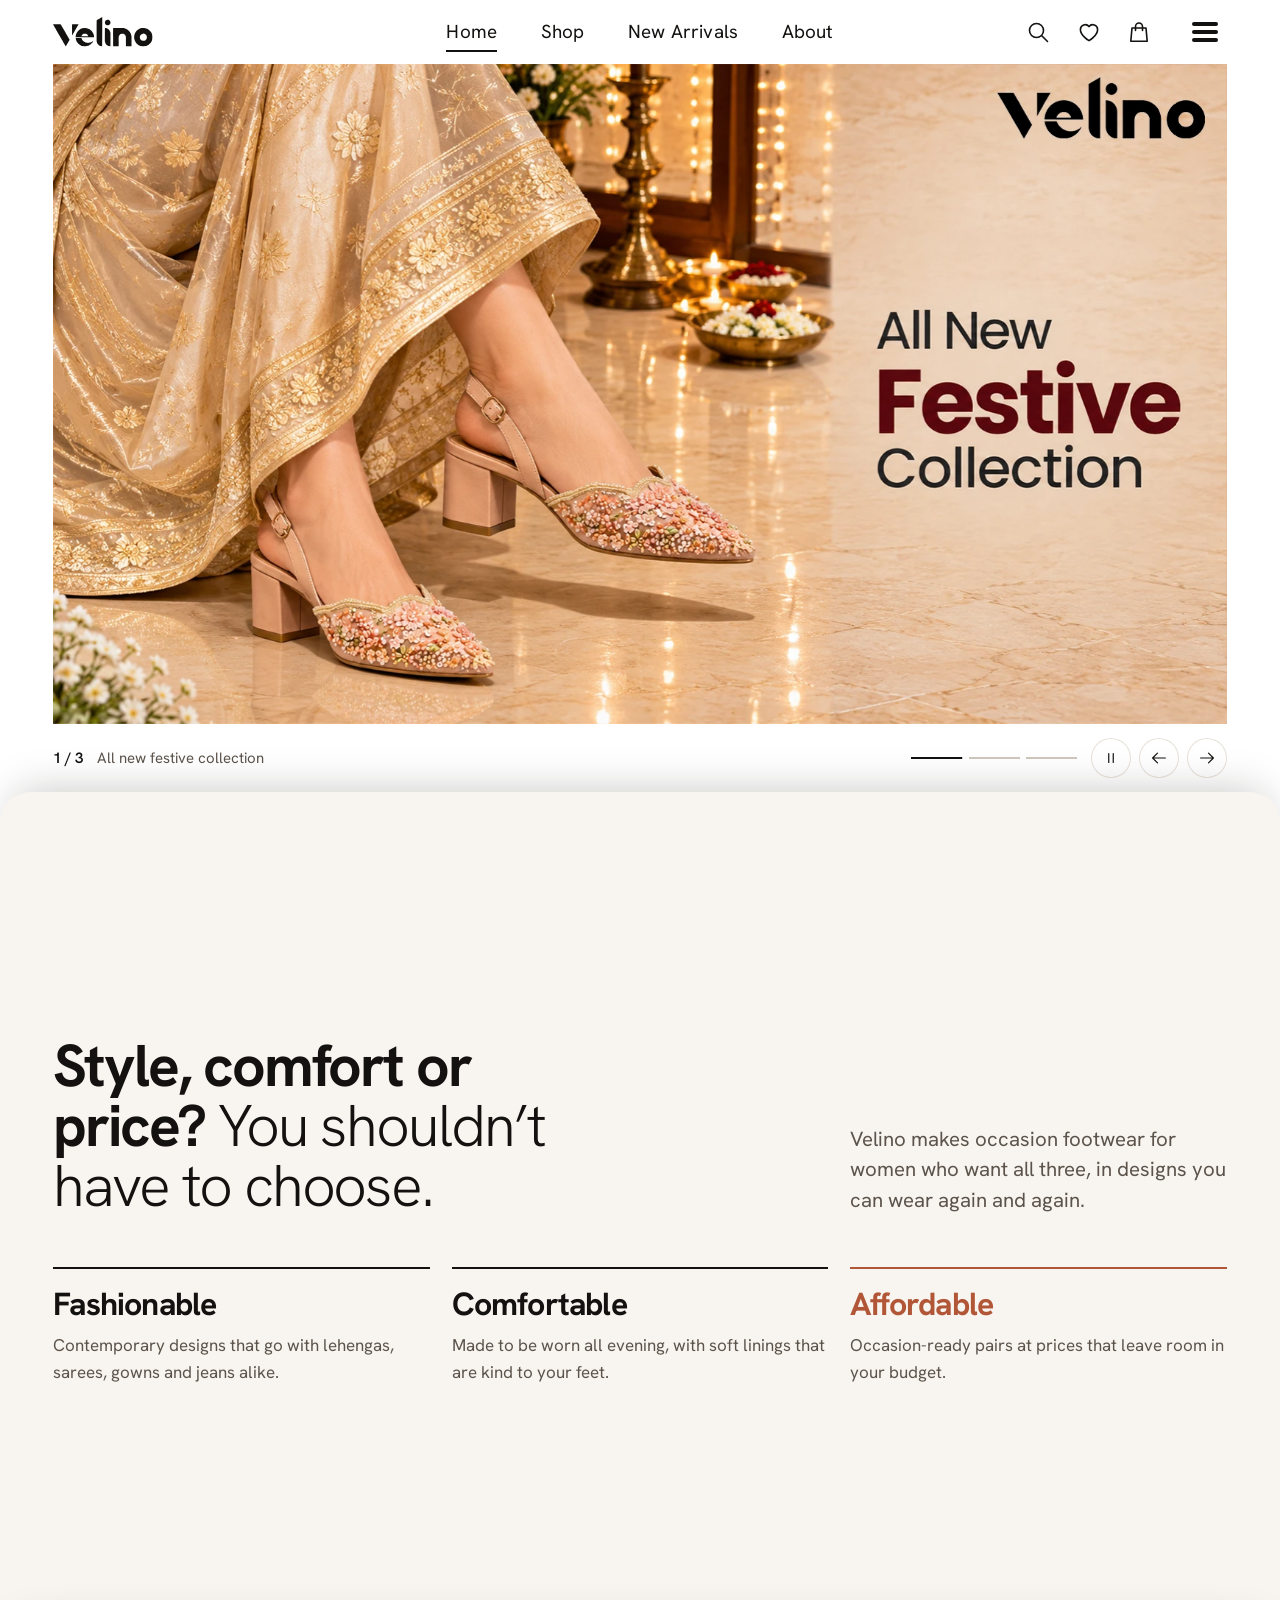
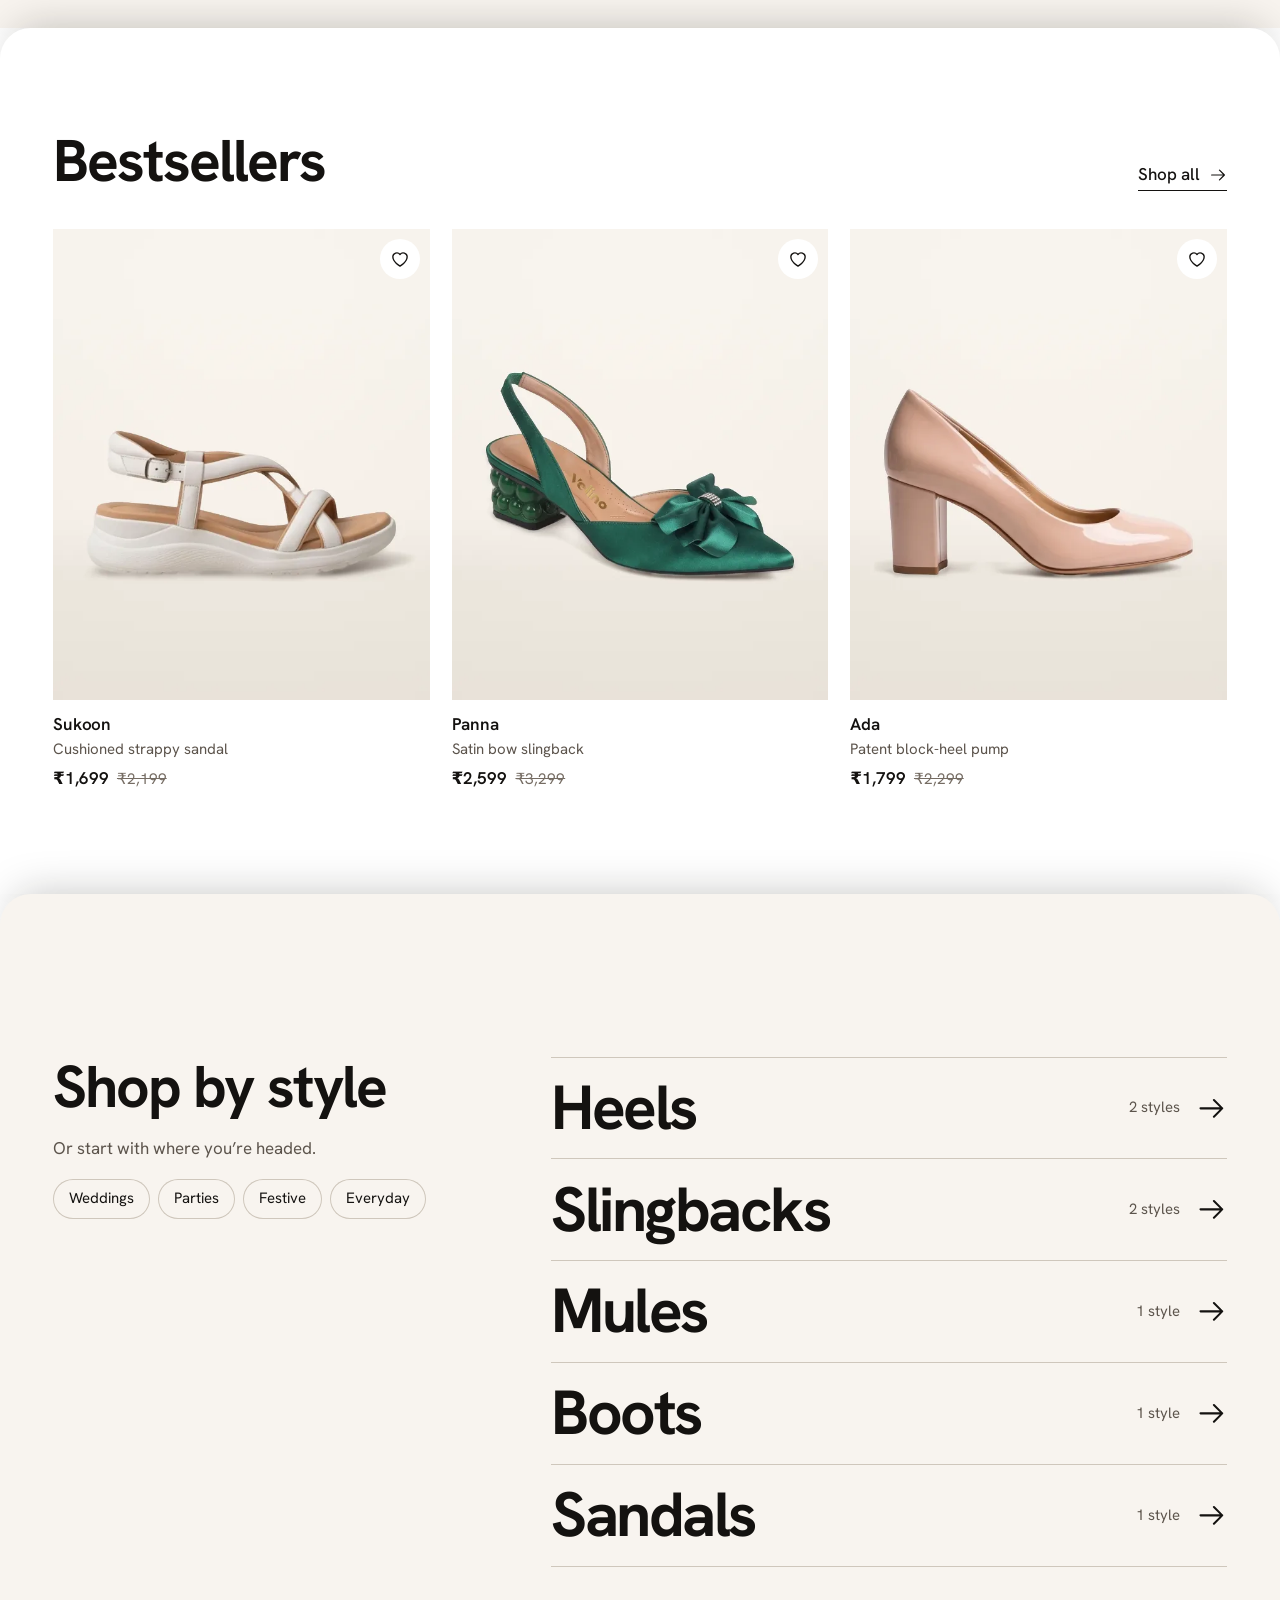
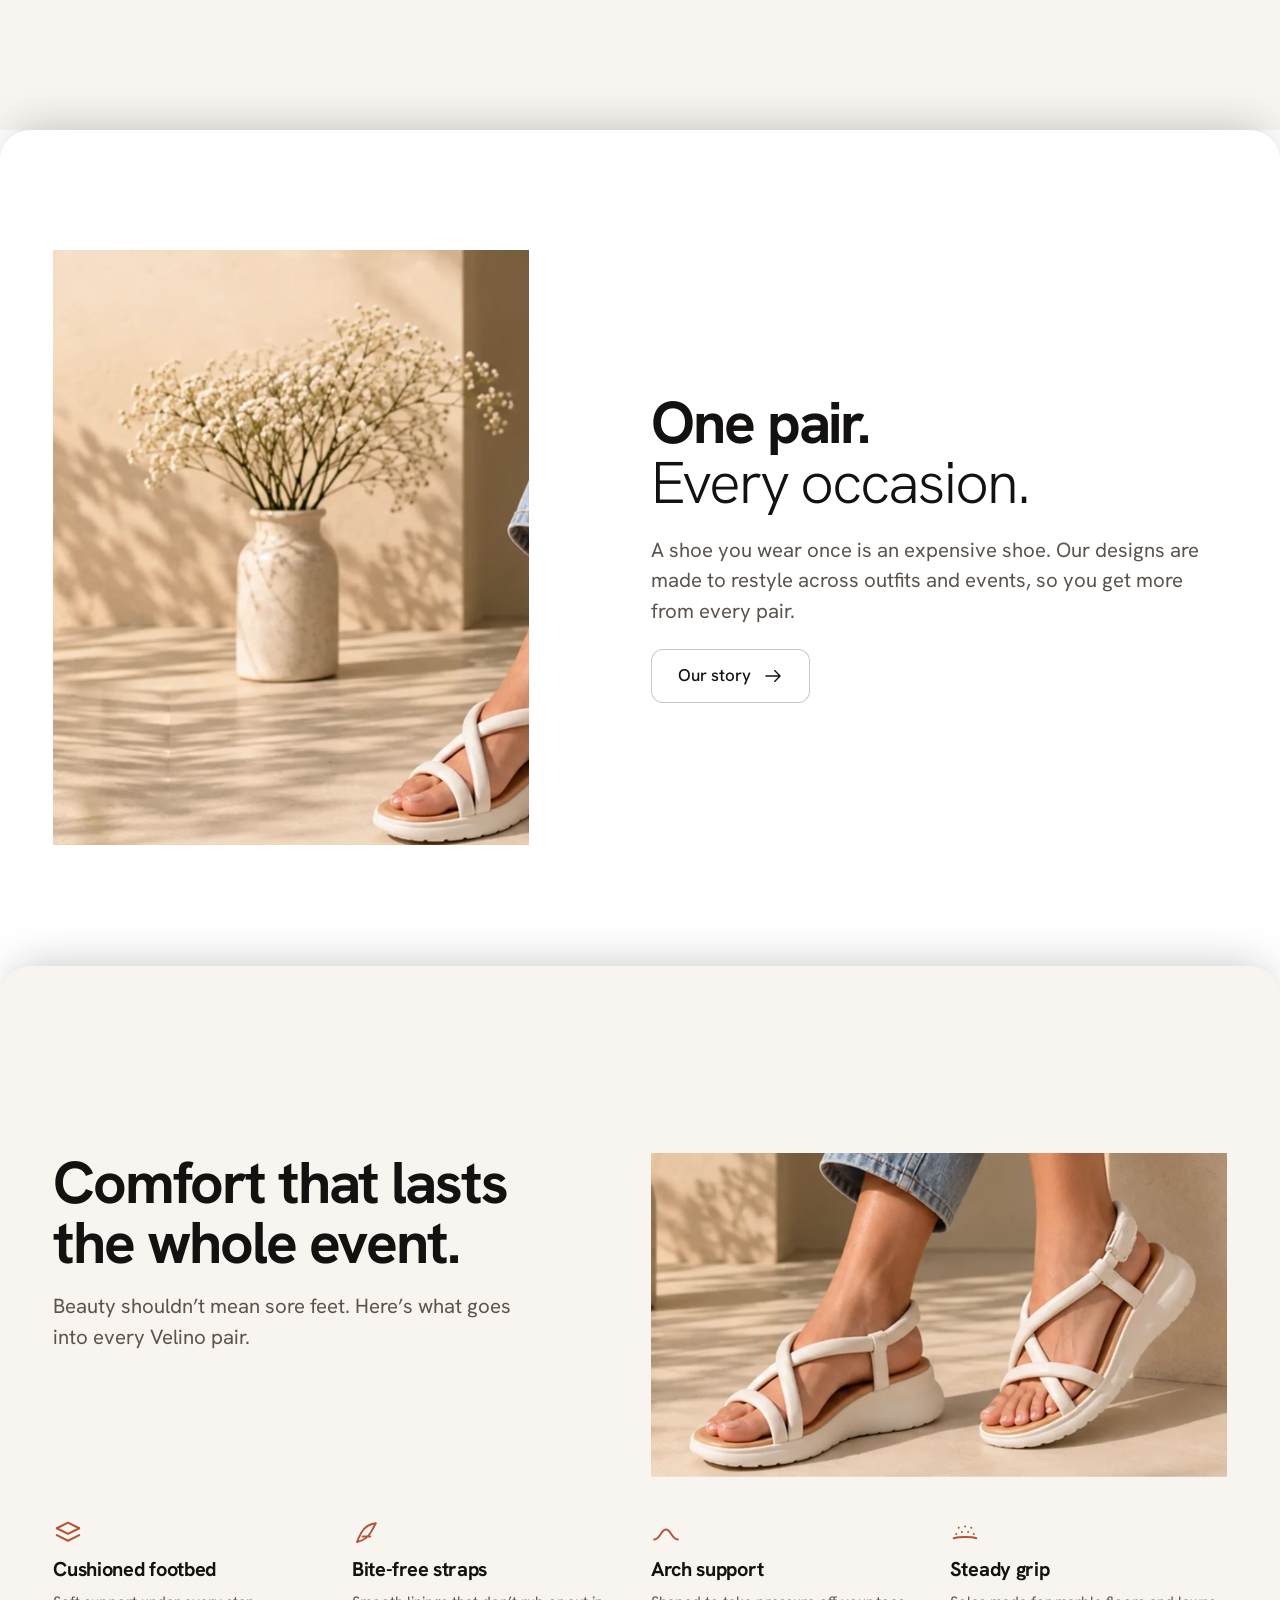
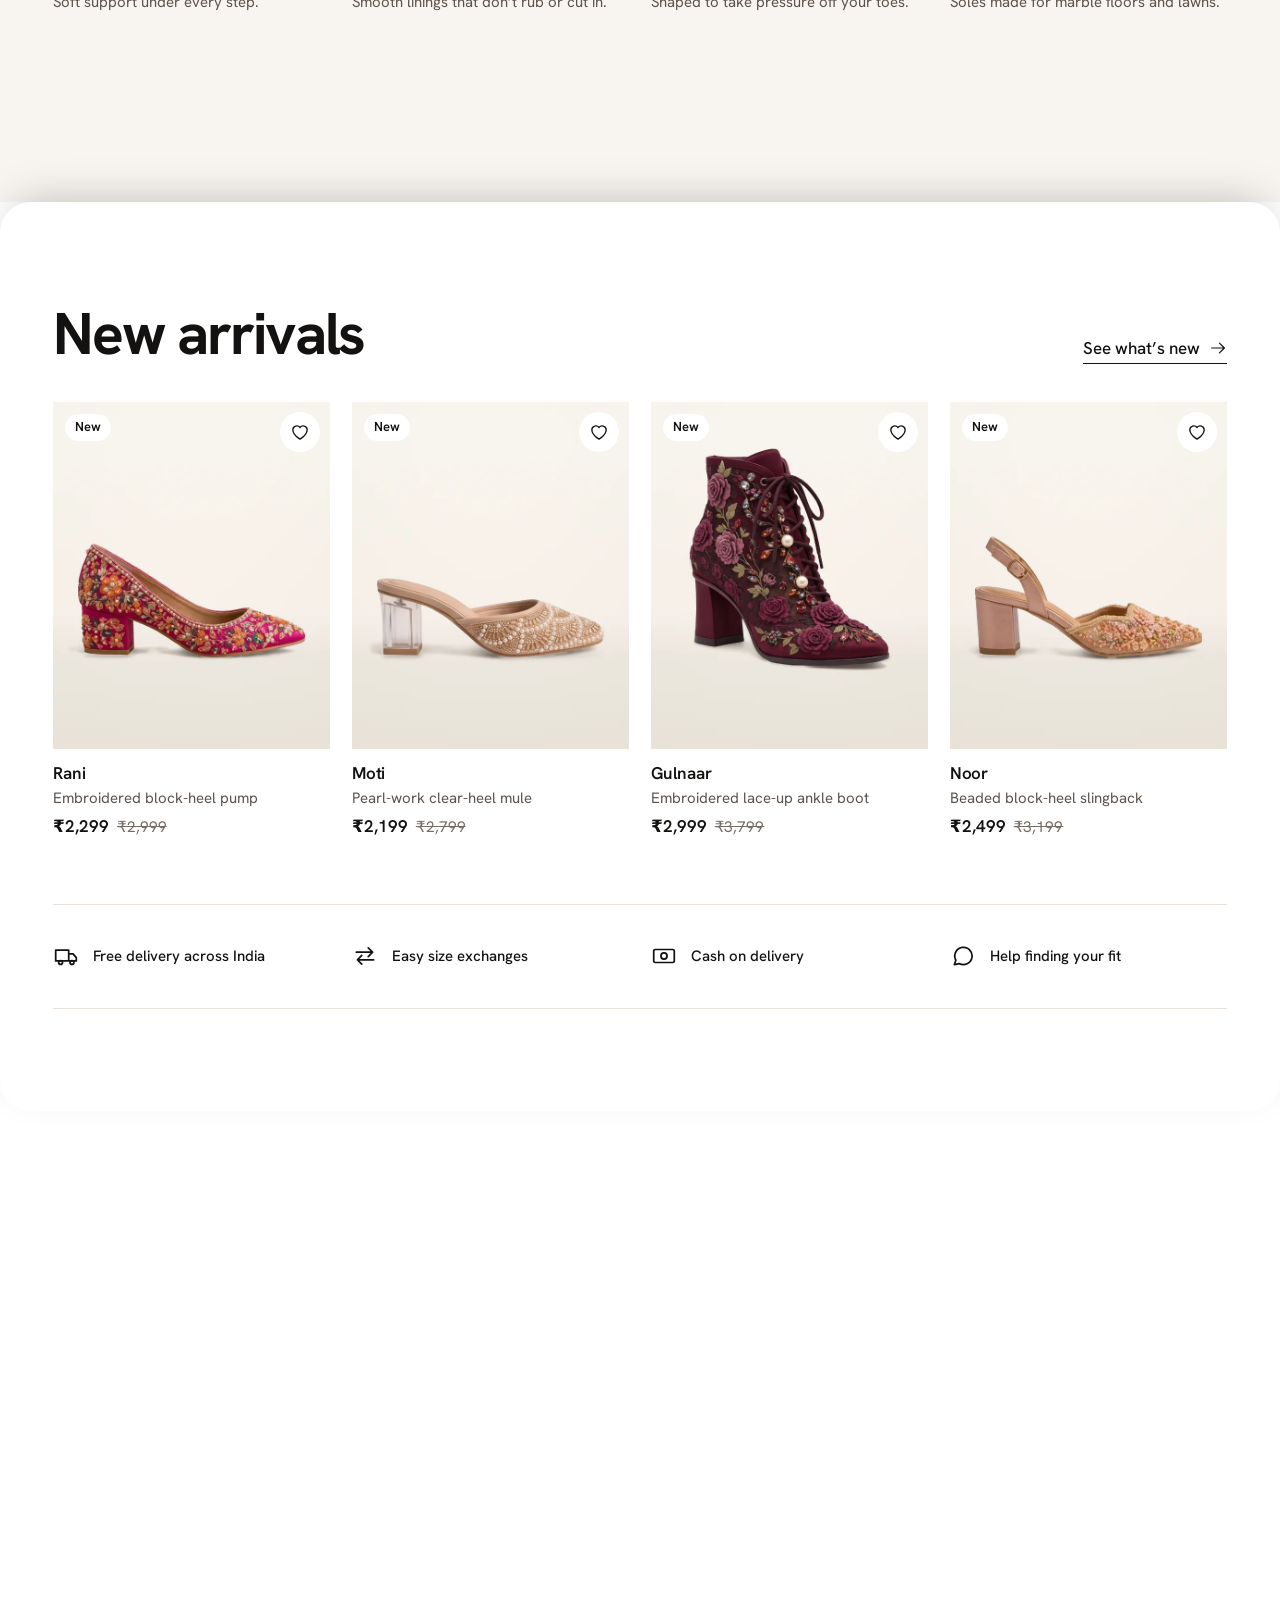
==== commit e29753d0: "Update Velino site: multi-page store, real products, home ads Replace the single-page site with the " ====
--- a/index.html
+++ b/index.html
@@ -1,1122 +1,161 @@
-<!DOCTYPE html>
-<html lang="en" class="scroll-smooth">
-<head>
-  <meta charset="utf-8" />
-  <meta name="viewport" content="width=device-width, initial-scale=1.0" />
-  <title>Velino — Confidence Without Compromise</title>
-
-  <!-- Google Fonts: Poppins + Satoshi + Material Symbols -->
-  <link rel="preconnect" href="https://fonts.googleapis.com" />
-  <link rel="preconnect" href="https://fonts.gstatic.com" crossorigin />
-  <link href="https://fonts.googleapis.com/css2?family=Poppins:wght@400;500;600;700&display=swap" rel="stylesheet" />
-  <link href="https://api.fontshare.com/v2/css?f[]=satoshi@400,500,700&display=swap" rel="stylesheet" />
-  <link href="https://fonts.googleapis.com/css2?family=Material+Symbols+Outlined:opsz,wght,FILL,GRAD@20..48,100..700,0..1,-50..200" rel="stylesheet" />
-
-  <script src="https://cdn.tailwindcss.com"></script>
-  <script>
-    tailwind.config = {
-      theme: {
-        extend: {
-          colors: {
-            /* 60% BEIGE — Primary Luxury Canvas */
-            "beige-bg": "#F5EFE6",
-            "beige-card": "#FAF6F0",
-            "beige-tint": "#EBE1D3",
-            "beige-studio": "#EFE7DA",
-            "beige-border": "#DFD2BF",
-            "espresso": "#261811",
-            "warm-muted": "#6B564B",
-
-            /* 30% TERRACOTTA — Secondary Brand & Structural Shade */
-            "terracotta": "#B85038",
-            "terracotta-dark": "#8F3926",
-            "terracotta-soft": "#F3E1DA",
-
-            /* 10% GREEN — Positive Trust & Highlights */
-            "forest": "#1F6E43",
-            "forest-dark": "#165231",
-            "forest-soft": "#E1F0E7"
-          },
-          fontFamily: {
-            head: ["Poppins", "Satoshi", "sans-serif"],
-            body: ["Satoshi", "Poppins", "sans-serif"]
-          }
-        }
-      }
-    };
-  </script>
-
-  <style>
-    body {
-      background-color: #F5EFE6;
-      color: #261811;
-      font-family: 'Satoshi', 'Poppins', sans-serif;
-      margin: 0;
-      overflow-x: hidden;
-    }
-    h1, h2, h3, h4, .font-head {
-      font-family: 'Poppins', sans-serif;
-    }
-    .ambient-shadow {
-      box-shadow: 0 14px 34px -8px rgba(143, 57, 38, 0.10);
-    }
-    .card-hover {
-      transition: transform 0.35s cubic-bezier(0.16, 1, 0.3, 1), box-shadow 0.35s cubic-bezier(0.16, 1, 0.3, 1);
-    }
-    .card-hover:hover {
-      transform: translateY(-4px);
-      box-shadow: 0 20px 40px -12px rgba(143, 57, 38, 0.15);
-    }
-    @keyframes scanline {
-      0% { top: 8%; }
-      50% { top: 88%; }
-      100% { top: 8%; }
-    }
-    .qr-scanner-line {
-      position: absolute;
-      left: 8%;
-      right: 8%;
-      height: 2px;
-      background: #1F6E43;
-      box-shadow: 0 0 10px 2px rgba(31, 110, 67, 0.65);
-      animation: scanline 2.4s ease-in-out infinite;
-    }
-  </style>
-</head>
-
-<body class="bg-beige-bg text-espresso antialiased selection:bg-terracotta selection:text-white">
-
-  <!-- =====================================================================
-       HEADER (Velino Logo + Our Story, Products, Cart, Profile)
-       ===================================================================== -->
-  <header class="sticky top-0 left-0 w-full z-40 bg-beige-bg/95 backdrop-blur-xl border-b border-beige-border">
-    <div class="h-20 max-w-[1400px] mx-auto px-5 md:px-12 flex items-center justify-between">
-      
-      <!-- Custom Uploaded VELINO Logo -->
-      <a href="#" class="flex items-center group" aria-label="Velino Home">
-        <svg class="h-9 md:h-10 w-auto text-espresso group-hover:text-terracotta transition-colors" viewBox="0 0 330 95" fill="currentColor">
-          <polygon points="4,22 28,22 57,74 45,92" />
-          <polygon points="62,22 86,22 62,65 62,22" />
-          <path d="M82,63 L128,63 L128,58 L99,58 C100,50 106,46 114,46 C122,46 127,50 128,58 L147,58 C147,43 134,34 114,34 C94,34 81,46 81,63 C81,81 95,92 115,92 C131,92 142,84 146,73 L128,73 C125,78 121,80 115,80 C105,80 99,75 98,67 L81,67 Z" />
-          <polygon points="156,14 176,4 176,90 156,90" />
-          <circle cx="198" cy="18" r="10" />
-          <path d="M188,35 L196,35 C204,35 208,39 208,47 L208,90 L188,90 Z" />
-          <path d="M218,35 L236,35 L236,43 C240,37 247,34 256,34 C270,34 279,43 279,58 L279,90 L259,90 L259,61 C259,52 254,47 247,47 C240,47 236,52 236,61 L236,90 L218,90 Z" />
-          <path fill-rule="evenodd" clip-rule="evenodd" d="M304,34 C321,34 330,46 330,63 C330,80 321,92 304,92 C287,92 278,80 278,63 C278,46 287,34 304,34 Z M304,48 C296,48 291,54 291,63 C291,72 296,78 304,78 C312,78 317,72 317,63 C317,54 312,48 304,48 Z" />
-        </svg>
-      </a>
-
-      <!-- 4 Header Options: Our Story | Products | Cart (No money shown) | Profile -->
-      <nav class="flex items-center gap-4 sm:gap-8">
-        <a href="#our-story" class="font-head text-sm font-medium text-espresso hover:text-terracotta transition-colors">
-          Our Story
-        </a>
-        <a href="#festive-catalog" class="font-head text-sm font-medium text-espresso hover:text-terracotta transition-colors">
-          Products
-        </a>
-        <button onclick="toggleCartDrawer(true)" type="button" class="inline-flex items-center gap-2 bg-terracotta text-white hover:bg-terracotta-dark px-4 py-2.5 rounded-full font-head text-sm font-medium transition-all shadow-sm">
-          <span class="material-symbols-outlined text-[19px]">shopping_bag</span>
-          <span>Cart</span>
-        </button>
-        <button onclick="toggleProfileModal(true)" type="button" class="inline-flex items-center gap-1.5 px-3.5 py-2 rounded-full bg-beige-card border border-beige-border text-espresso hover:border-terracotta font-head text-sm font-medium transition-all">
-          <span class="material-symbols-outlined text-[19px] text-terracotta">person</span>
-          <span class="hidden sm:inline">Profile</span>
-        </button>
-      </nav>
-
-    </div>
-  </header>
-
-  <!-- Toast Notification -->
-  <div id="cart-toast" class="fixed bottom-6 right-6 z-50 bg-espresso text-beige-card px-5 py-3.5 rounded-2xl shadow-2xl border border-terracotta flex items-center gap-3 transform translate-y-24 opacity-0 transition-all duration-300 pointer-events-none">
-    <div class="w-7 h-7 rounded-full bg-forest text-white flex items-center justify-center font-bold text-sm">✓</div>
-    <div>
-      <p class="font-head font-semibold text-sm text-white">Added to Cart</p>
-      <p class="text-xs text-beige-tint" id="toast-item-desc">The Noor Zari Block Heel • Size 38</p>
-    </div>
-  </div>
-
-  <!-- =====================================================================
-       MAIN CONTENT
-       ===================================================================== -->
-  <main class="w-full">
-
-    <!-- SECTION 1: HERO (Green dispatch line & Noor Zari Block Heel card removed, flows straight to One Pair Endless Celebrations) -->
-    <section class="relative w-full bg-gradient-to-b from-beige-bg via-beige-card to-beige-bg py-14 lg:py-20 border-b border-beige-border overflow-hidden">
-      <div class="max-w-[1100px] mx-auto px-5 md:px-12 text-center flex flex-col items-center space-y-6">
-        <h1 class="font-head text-4xl sm:text-5xl lg:text-[58px] font-bold text-espresso tracking-tight leading-[1.1]">
-          Confidence Without Compromise.
-        </h1>
-        <p class="text-base sm:text-lg text-warm-muted max-w-2xl leading-relaxed">
-          Dance through the Sangeet, own the after-party. Handcrafted festive footwear engineered with 3-layer memory cushioning and broad Indian foot comfort—starting at ₹1,699.
-        </p>
-
-        <!-- CTA: "Join the Comfort" -->
-        <div class="pt-1">
-          <a href="#festive-catalog" class="inline-flex items-center justify-center gap-3 bg-terracotta text-white font-head font-semibold text-sm uppercase tracking-wider px-9 py-4 rounded-xl shadow-md hover:bg-terracotta-dark transition-all group">
-            <span>Join the Comfort</span>
-            <span class="material-symbols-outlined group-hover:translate-x-1 transition-transform text-lg">arrow_forward</span>
-          </a>
-        </div>
-
-        <!-- Rating & Cloud Lining Row (Green dispatch line removed) -->
-        <div class="pt-2 flex flex-wrap items-center justify-center gap-3 text-xs">
-          <div class="flex items-center gap-1 bg-forest-soft text-forest px-3.5 py-1.5 rounded-full font-bold">
-            <span class="material-symbols-outlined text-sm" style="font-variation-settings: 'FILL' 1;">star</span>
-            <span>4.9 (2,400+ Brides &amp; Bridesmaids)</span>
-          </div>
-          <span class="flex items-center gap-1 text-espresso font-semibold">
-            <span class="material-symbols-outlined text-base text-forest">verified</span>
-            Zero-Bite Cloud Lining
-          </span>
-          <span class="text-warm-muted">•</span>
-          <span class="font-semibold text-espresso">Tailored for Indian Foot Anatomy</span>
-        </div>
-      </div>
-    </section>
-
-    <!-- SECTION 2: ONE PAIR, ENDLESS CELEBRATIONS (Working 3-Outfit Switcher) -->
-    <section class="w-full bg-beige-card py-16 lg:py-24 border-b border-beige-border">
-      <div class="max-w-[1400px] mx-auto px-5 md:px-12">
-        <div class="text-center max-w-2xl mx-auto space-y-3 mb-12">
-          <h2 class="font-head text-3xl sm:text-4xl font-bold text-espresso">One Pair. Endless Celebrations.</h2>
-          <p class="text-sm sm:text-base text-warm-muted">
-            Click across the 3 celebration outfits below to see how one handcrafted Velino pair styles effortlessly across your entire festive wardrobe.
-          </p>
-        </div>
-
-        <div class="bg-beige-bg rounded-3xl p-6 lg:p-12 border border-beige-border ambient-shadow">
-          <div class="grid grid-cols-1 lg:grid-cols-12 gap-8 lg:gap-12 items-center">
-            
-            <!-- Dynamic Lookbook Visual (100% Unobstructed Image that changes on tab click) -->
-            <div class="lg:col-span-6 flex justify-center">
-              <div class="relative w-full max-w-md rounded-2xl overflow-hidden shadow-lg aspect-[3/4] bg-beige-studio border-2 border-terracotta/30">
-                <img
-                  class="w-full h-full object-cover transition-opacity duration-300"
-                  id="lookbook-hero-img"
-                  alt="Celebration Outfit with Velino Footwear"
-                  src="https://lh3.googleusercontent.com/aida-public/[base64]"
-                />
-              </div>
-            </div>
-
-            <!-- 3-Look Interactive Switcher -->
-            <div class="lg:col-span-6 flex flex-col justify-center space-y-8">
-              <div class="space-y-3">
-                <h3 class="font-head text-2xl sm:text-3xl font-bold text-espresso">
-                  Switch Celebration Look
-                </h3>
-                <p class="text-sm text-warm-muted leading-relaxed">
-                  Select any of the 3 celebration outfits below to preview how the footwear pairs with a Heavy Lehenga, a Silk Anarkali, and an Evening Cocktail look.
-                </p>
-              </div>
-
-              <div class="grid grid-cols-1 sm:grid-cols-3 gap-3.5">
-                <button id="tab-lehenga" class="lookbook-tab-btn bg-terracotta text-white p-4 rounded-2xl text-left shadow-md transition-all cursor-pointer" onclick="setLookbookTab('lehenga', this)" type="button">
-                  <span class="material-symbols-outlined text-2xl mb-2 block">apparel</span>
-                  <span class="font-head text-sm font-bold block">Heavy Lehenga</span>
-                  <span class="sub-label text-[11px] opacity-90 block mt-0.5">Wedding &amp; Reception</span>
-                </button>
-                <button id="tab-anarkali" class="lookbook-tab-btn bg-beige-card text-espresso border border-beige-border p-4 rounded-2xl text-left hover:border-terracotta transition-all cursor-pointer" onclick="setLookbookTab('anarkali', this)" type="button">
-                  <span class="material-symbols-outlined text-2xl mb-2 block text-terracotta">flare</span>
-                  <span class="font-head text-sm font-bold block">Silk Anarkali</span>
-                  <span class="sub-label text-[11px] text-warm-muted block mt-0.5">Mehendi &amp; Puja</span>
-                </button>
-                <button id="tab-cocktail" class="lookbook-tab-btn bg-beige-card text-espresso border border-beige-border p-4 rounded-2xl text-left hover:border-terracotta transition-all cursor-pointer" onclick="setLookbookTab('cocktail', this)" type="button">
-                  <span class="material-symbols-outlined text-2xl mb-2 block text-terracotta">local_bar</span>
-                  <span class="font-head text-sm font-bold block">Cocktail Gown</span>
-                  <span class="sub-label text-[11px] text-warm-muted block mt-0.5">Sangeet &amp; After-Party</span>
-                </button>
-              </div>
-
-              <div class="flex flex-wrap gap-2.5">
-                <span class="bg-forest-soft text-forest text-xs font-bold px-3.5 py-1.5 rounded-full">✓ 6mm Ortho-Plush™ Cushion</span>
-                <span class="bg-forest-soft text-forest text-xs font-bold px-3.5 py-1.5 rounded-full">✓ Snag-Free Zari Weave</span>
-                <span class="bg-forest-soft text-forest text-xs font-bold px-3.5 py-1.5 rounded-full">✓ Wide Indian Toe Box</span>
-              </div>
-
-              <div class="pt-2">
-                <button class="w-full bg-terracotta text-white font-head font-semibold text-sm uppercase tracking-wider py-4 rounded-xl hover:bg-terracotta-dark shadow-md transition-all flex items-center justify-center gap-2.5" onclick="quickAddToCart('The Noor Zari Block Heel', 1899)" type="button">
-                  <span class="material-symbols-outlined text-lg">shopping_bag</span>
-                  <span>Add This Versatile Pair to Cart — ₹1,899</span>
-                </button>
-              </div>
-            </div>
-
-          </div>
-        </div>
-      </div>
-    </section>
-
-    <!-- SECTION 3: PRODUCT CATALOG (Icon Filter Navigation, Whole Heel Visible) -->
-    <section class="w-full bg-beige-bg py-16 lg:py-24 border-b border-beige-border" id="festive-catalog">
-      <div class="max-w-[1400px] mx-auto px-5 md:px-12">
-        
-        <!-- Icon Navigation Filter Pills -->
-        <div class="flex flex-wrap items-center justify-center gap-3 mb-12">
-          <button class="catalog-filter-btn bg-terracotta text-white px-5 py-3 rounded-full font-head text-xs font-semibold uppercase tracking-wider transition-all inline-flex items-center gap-2 shadow-sm" onclick="filterCatalog('all', this)" type="button">
-            <span class="material-symbols-outlined text-[18px]">grid_view</span>
-            <span>All Styles (6)</span>
-          </button>
-          <button class="catalog-filter-btn bg-beige-card border border-beige-border text-espresso px-5 py-3 rounded-full font-head text-xs font-semibold uppercase tracking-wider hover:border-terracotta transition-all inline-flex items-center gap-2" onclick="filterCatalog('heels', this)" type="button">
-            <span class="material-symbols-outlined text-[18px] text-terracotta">spa</span>
-            <span>Cushioned Heels</span>
-          </button>
-          <button class="catalog-filter-btn bg-beige-card border border-beige-border text-espresso px-5 py-3 rounded-full font-head text-xs font-semibold uppercase tracking-wider hover:border-terracotta transition-all inline-flex items-center gap-2" onclick="filterCatalog('wedges', this)" type="button">
-            <span class="material-symbols-outlined text-[18px] text-terracotta">steps</span>
-            <span>Dance Wedges</span>
-          </button>
-          <button class="catalog-filter-btn bg-beige-card border border-beige-border text-espresso px-5 py-3 rounded-full font-head text-xs font-semibold uppercase tracking-wider hover:border-terracotta transition-all inline-flex items-center gap-2" onclick="filterCatalog('mules', this)" type="button">
-            <span class="material-symbols-outlined text-[18px] text-terracotta">flare</span>
-            <span>Festive Mules</span>
-          </button>
-          <button class="catalog-filter-btn bg-beige-card border border-beige-border text-espresso px-5 py-3 rounded-full font-head text-xs font-semibold uppercase tracking-wider hover:border-terracotta transition-all inline-flex items-center gap-2" onclick="filterCatalog('budget', this)" type="button">
-            <span class="material-symbols-outlined text-[18px] text-forest">sell</span>
-            <span>Under ₹1,999</span>
-          </button>
-        </div>
-
-        <!-- 6-Product Grid (Every Shoe & Heel 100% Uncropped inside Frame) -->
-        <div class="grid grid-cols-1 sm:grid-cols-2 lg:grid-cols-3 gap-8" id="product-grid">
-
-          <!-- CARD 1 -->
-          <div class="product-item group bg-beige-card rounded-2xl p-4 border border-beige-border card-hover flex flex-col justify-between" data-category="heels budget">
-            <div>
-              <div class="relative rounded-xl overflow-hidden aspect-[4/3] bg-[#E8DDD0] mb-4 flex items-center justify-center p-2">
-                <img class="w-full h-full object-contain group-hover:scale-105 transition-transform duration-500" alt="The Noor Zari Block Heel" src="https://lh3.googleusercontent.com/aida-public/[base64]" />
-                <div class="absolute top-3 left-3 bg-terracotta text-white font-head text-[10px] px-2.5 py-1 rounded-md uppercase font-bold tracking-wider">Bestseller</div>
-              </div>
-              <div class="flex items-center gap-2 mb-2">
-                <span class="bg-beige-tint text-espresso text-[10px] px-2 py-0.5 rounded font-bold uppercase">Anti-Blister Lining</span>
-                <span class="bg-forest-soft text-forest text-[10px] px-2 py-0.5 rounded font-bold uppercase">Wide Foot Friendly</span>
-              </div>
-              <h3 class="font-head text-lg text-espresso font-bold">The Noor Zari Block Heel</h3>
-              <p class="text-xs text-warm-muted mt-0.5">Champagne Gold • Cushioned Comfort Heel</p>
-              <div class="flex items-center gap-2 mt-2">
-                <span class="text-xs font-bold text-espresso">★ 4.9</span>
-                <span class="text-xs text-warm-muted">(890+ reviews)</span>
-                <span class="text-forest text-xs font-bold ml-auto">Comfort: 9.9/10</span>
-              </div>
-              <div class="flex items-baseline gap-2 mt-3">
-                <span class="font-head text-xl text-espresso font-bold">₹1,899</span>
-                <span class="text-xs text-warm-muted line-through">₹2,799</span>
-                <span class="text-xs text-forest font-bold">32% OFF</span>
-              </div>
-              <div class="mt-4">
-                <span class="text-[11px] font-head text-warm-muted uppercase font-bold block mb-1.5">Select Euro Size:</span>
-                <div class="flex items-center gap-1.5 size-chips">
-                  <button class="w-9 h-9 rounded-lg bg-beige-bg text-espresso text-xs font-bold border border-beige-border" onclick="selectSize(this)" type="button">36</button>
-                  <button class="w-9 h-9 rounded-lg bg-beige-bg text-espresso text-xs font-bold border border-beige-border" onclick="selectSize(this)" type="button">37</button>
-                  <button class="w-9 h-9 rounded-lg bg-terracotta text-white text-xs font-bold selected" onclick="selectSize(this)" type="button">38</button>
-                  <button class="w-9 h-9 rounded-lg bg-beige-bg text-espresso text-xs font-bold border border-beige-border" onclick="selectSize(this)" type="button">39</button>
-                  <button class="w-9 h-9 rounded-lg bg-beige-bg text-espresso text-xs font-bold border border-beige-border" onclick="selectSize(this)" type="button">40</button>
-                  <button class="w-9 h-9 rounded-lg bg-beige-bg text-espresso text-xs font-bold border border-beige-border" onclick="selectSize(this)" type="button">41</button>
-                </div>
-              </div>
-            </div>
-            <div class="mt-5 pt-3">
-              <button class="w-full bg-terracotta hover:bg-terracotta-dark text-white font-head text-xs font-semibold uppercase tracking-wider py-3.5 rounded-xl transition-all flex items-center justify-center gap-2" onclick="quickAddToCart('The Noor Zari Block Heel', 1899)" type="button">
-                <span class="material-symbols-outlined text-[18px]">shopping_bag</span>
-                <span>Add to Cart</span>
-              </button>
-            </div>
-          </div>
-
-          <!-- CARD 2 -->
-          <div class="product-item group bg-beige-card rounded-2xl p-4 border border-beige-border card-hover flex flex-col justify-between" data-category="wedges">
-            <div>
-              <div class="relative rounded-xl overflow-hidden aspect-[4/3] bg-[#E8DDD0] mb-4 flex items-center justify-center p-2">
-                <img class="w-full h-full object-contain group-hover:scale-105 transition-transform duration-500" alt="The Sitara Pearl Wedge" src="https://lh3.googleusercontent.com/aida-public/[base64]" />
-                <div class="absolute top-3 left-3 bg-terracotta text-white font-head text-[10px] px-2.5 py-1 rounded-md uppercase font-bold tracking-wider">Sister of Bride Pick</div>
-              </div>
-              <div class="flex items-center gap-2 mb-2">
-                <span class="bg-beige-tint text-espresso text-[10px] px-2 py-0.5 rounded font-bold uppercase">Arch-Support Core</span>
-                <span class="bg-forest-soft text-forest text-[10px] px-2 py-0.5 rounded font-bold uppercase">Rose Gold Pearl</span>
-              </div>
-              <h3 class="font-head text-lg text-espresso font-bold">The Sitara Pearl Wedge</h3>
-              <p class="text-xs text-warm-muted mt-0.5">Rose Gold • Zero-Incline Comfort Wedge</p>
-              <div class="flex items-center gap-2 mt-2">
-                <span class="text-xs font-bold text-espresso">★ 4.8</span>
-                <span class="text-xs text-warm-muted">(640+ reviews)</span>
-                <span class="text-forest text-xs font-bold ml-auto">Comfort: 9.9/10</span>
-              </div>
-              <div class="flex items-baseline gap-2 mt-3">
-                <span class="font-head text-xl text-espresso font-bold">₹2,199</span>
-                <span class="text-xs text-warm-muted line-through">₹3,199</span>
-                <span class="text-xs text-forest font-bold">31% OFF</span>
-              </div>
-              <div class="mt-4">
-                <span class="text-[11px] font-head text-warm-muted uppercase font-bold block mb-1.5">Select Euro Size:</span>
-                <div class="flex items-center gap-1.5 size-chips">
-                  <button class="w-9 h-9 rounded-lg bg-beige-bg text-espresso text-xs font-bold border border-beige-border" onclick="selectSize(this)" type="button">36</button>
-                  <button class="w-9 h-9 rounded-lg bg-terracotta text-white text-xs font-bold selected" onclick="selectSize(this)" type="button">37</button>
-                  <button class="w-9 h-9 rounded-lg bg-beige-bg text-espresso text-xs font-bold border border-beige-border" onclick="selectSize(this)" type="button">38</button>
-                  <button class="w-9 h-9 rounded-lg bg-beige-bg text-espresso text-xs font-bold border border-beige-border" onclick="selectSize(this)" type="button">39</button>
-                  <button class="w-9 h-9 rounded-lg bg-beige-bg text-espresso text-xs font-bold border border-beige-border" onclick="selectSize(this)" type="button">40</button>
-                  <button class="w-9 h-9 rounded-lg bg-beige-bg text-espresso text-xs font-bold border border-beige-border" onclick="selectSize(this)" type="button">41</button>
-                </div>
-              </div>
-            </div>
-            <div class="mt-5 pt-3">
-              <button class="w-full bg-terracotta hover:bg-terracotta-dark text-white font-head text-xs font-semibold uppercase tracking-wider py-3.5 rounded-xl transition-all flex items-center justify-center gap-2" onclick="quickAddToCart('The Sitara Pearl Wedge', 2199)" type="button">
-                <span class="material-symbols-outlined text-[18px]">shopping_bag</span>
-                <span>Add to Cart</span>
-              </button>
-            </div>
-          </div>
-
-          <!-- CARD 3 -->
-          <div class="product-item group bg-beige-card rounded-2xl p-4 border border-beige-border card-hover flex flex-col justify-between" data-category="mules budget">
-            <div>
-              <div class="relative rounded-xl overflow-hidden aspect-[4/3] bg-[#E8DDD0] mb-4 flex items-center justify-center p-2">
-                <img class="w-full h-full object-contain group-hover:scale-105 transition-transform duration-500" alt="The Jharokha Kolhapuri Heel" src="https://lh3.googleusercontent.com/aida-public/[base64]" />
-                <div class="absolute top-3 left-3 bg-espresso text-beige-card font-head text-[10px] px-2.5 py-1 rounded-md uppercase font-bold tracking-wider">Festive Puja Pick</div>
-              </div>
-              <div class="flex items-center gap-2 mb-2">
-                <span class="bg-beige-tint text-espresso text-[10px] px-2 py-0.5 rounded font-bold uppercase">Zero-Bite Toe Ring</span>
-                <span class="bg-forest-soft text-forest text-[10px] px-2 py-0.5 rounded font-bold uppercase">Under ₹1,999</span>
-              </div>
-              <h3 class="font-head text-lg text-espresso font-bold">The Jharokha Kolhapuri</h3>
-              <p class="text-xs text-warm-muted mt-0.5">Antique Brass • Cushioned Festive Block</p>
-              <div class="flex items-center gap-2 mt-2">
-                <span class="text-xs font-bold text-espresso">★ 4.9</span>
-                <span class="text-xs text-warm-muted">(410+ reviews)</span>
-                <span class="text-forest text-xs font-bold ml-auto">Comfort: 9.8/10</span>
-              </div>
-              <div class="flex items-baseline gap-2 mt-3">
-                <span class="font-head text-xl text-espresso font-bold">₹1,799</span>
-                <span class="text-xs text-warm-muted line-through">₹2,499</span>
-                <span class="text-xs text-forest font-bold">28% OFF</span>
-              </div>
-              <div class="mt-4">
-                <span class="text-[11px] font-head text-warm-muted uppercase font-bold block mb-1.5">Select Euro Size:</span>
-                <div class="flex items-center gap-1.5 size-chips">
-                  <button class="w-9 h-9 rounded-lg bg-beige-bg text-espresso text-xs font-bold border border-beige-border" onclick="selectSize(this)" type="button">36</button>
-                  <button class="w-9 h-9 rounded-lg bg-beige-bg text-espresso text-xs font-bold border border-beige-border" onclick="selectSize(this)" type="button">37</button>
-                  <button class="w-9 h-9 rounded-lg bg-beige-bg text-espresso text-xs font-bold border border-beige-border" onclick="selectSize(this)" type="button">38</button>
-                  <button class="w-9 h-9 rounded-lg bg-terracotta text-white text-xs font-bold selected" onclick="selectSize(this)" type="button">39</button>
-                  <button class="w-9 h-9 rounded-lg bg-beige-bg text-espresso text-xs font-bold border border-beige-border" onclick="selectSize(this)" type="button">40</button>
-                  <button class="w-9 h-9 rounded-lg bg-beige-bg text-espresso text-xs font-bold border border-beige-border" onclick="selectSize(this)" type="button">41</button>
-                </div>
-              </div>
-            </div>
-            <div class="mt-5 pt-3">
-              <button class="w-full bg-terracotta hover:bg-terracotta-dark text-white font-head text-xs font-semibold uppercase tracking-wider py-3.5 rounded-xl transition-all flex items-center justify-center gap-2" onclick="quickAddToCart('The Jharokha Kolhapuri', 1799)" type="button">
-                <span class="material-symbols-outlined text-[18px]">shopping_bag</span>
-                <span>Add to Cart</span>
-              </button>
-            </div>
-          </div>
-
-          <!-- CARD 4 -->
-          <div class="product-item group bg-beige-card rounded-2xl p-4 border border-beige-border card-hover flex flex-col justify-between" data-category="heels">
-            <div>
-              <div class="relative rounded-xl overflow-hidden aspect-[4/3] bg-[#E8DDD0] mb-4 flex items-center justify-center p-2">
-                <img class="w-full h-full object-contain group-hover:scale-105 transition-transform duration-500" alt="The Mehr Velvet Block Sandal" src="https://lh3.googleusercontent.com/aida-public/[base64]" />
-                <div class="absolute top-3 left-3 bg-terracotta text-white font-head text-[10px] px-2.5 py-1 rounded-md uppercase font-bold tracking-wider">Royal Velvet Edit</div>
-              </div>
-              <div class="flex items-center gap-2 mb-2">
-                <span class="bg-beige-tint text-espresso text-[10px] px-2 py-0.5 rounded font-bold uppercase">Double Padded Strap</span>
-                <span class="bg-forest-soft text-forest text-[10px] px-2 py-0.5 rounded font-bold uppercase">Silk Velvet</span>
-              </div>
-              <h3 class="font-head text-lg text-espresso font-bold">The Mehr Velvet Sandal</h3>
-              <p class="text-xs text-warm-muted mt-0.5">Royal Velvet • Balanced Block Architecture</p>
-              <div class="flex items-center gap-2 mt-2">
-                <span class="text-xs font-bold text-espresso">★ 4.9</span>
-                <span class="text-xs text-warm-muted">(380+ reviews)</span>
-                <span class="text-forest text-xs font-bold ml-auto">Comfort: 9.9/10</span>
-              </div>
-              <div class="flex items-baseline gap-2 mt-3">
-                <span class="font-head text-xl text-espresso font-bold">₹2,299</span>
-                <span class="text-xs text-warm-muted line-through">₹3,499</span>
-                <span class="text-xs text-forest font-bold">34% OFF</span>
-              </div>
-              <div class="mt-4">
-                <span class="text-[11px] font-head text-warm-muted uppercase font-bold block mb-1.5">Select Euro Size:</span>
-                <div class="flex items-center gap-1.5 size-chips">
-                  <button class="w-9 h-9 rounded-lg bg-beige-bg text-espresso text-xs font-bold border border-beige-border" onclick="selectSize(this)" type="button">36</button>
-                  <button class="w-9 h-9 rounded-lg bg-beige-bg text-espresso text-xs font-bold border border-beige-border" onclick="selectSize(this)" type="button">37</button>
-                  <button class="w-9 h-9 rounded-lg bg-terracotta text-white text-xs font-bold selected" onclick="selectSize(this)" type="button">38</button>
-                  <button class="w-9 h-9 rounded-lg bg-beige-bg text-espresso text-xs font-bold border border-beige-border" onclick="selectSize(this)" type="button">39</button>
-                  <button class="w-9 h-9 rounded-lg bg-beige-bg text-espresso text-xs font-bold border border-beige-border" onclick="selectSize(this)" type="button">40</button>
-                  <button class="w-9 h-9 rounded-lg bg-beige-bg text-espresso text-xs font-bold border border-beige-border" onclick="selectSize(this)" type="button">41</button>
-                </div>
-              </div>
-            </div>
-            <div class="mt-5 pt-3">
-              <button class="w-full bg-terracotta hover:bg-terracotta-dark text-white font-head text-xs font-semibold uppercase tracking-wider py-3.5 rounded-xl transition-all flex items-center justify-center gap-2" onclick="quickAddToCart('The Mehr Velvet Sandal', 2299)" type="button">
-                <span class="material-symbols-outlined text-[18px]">shopping_bag</span>
-                <span>Add to Cart</span>
-              </button>
-            </div>
-          </div>
-
-          <!-- CARD 5 -->
-          <div class="product-item group bg-beige-card rounded-2xl p-4 border border-beige-border card-hover flex flex-col justify-between" data-category="mules budget">
-            <div>
-              <div class="relative rounded-xl overflow-hidden aspect-[4/3] bg-[#E8DDD0] mb-4 flex items-center justify-center p-2">
-                <img class="w-full h-full object-contain group-hover:scale-105 transition-transform duration-500" alt="The Chandni Metallic Mule" src="https://lh3.googleusercontent.com/aida-public/[base64]" />
-                <div class="absolute top-3 left-3 bg-forest text-white font-head text-[10px] px-2.5 py-1 rounded-md uppercase font-bold tracking-wider">Cocktail Special</div>
-              </div>
-              <div class="flex items-center gap-2 mb-2">
-                <span class="bg-beige-tint text-espresso text-[10px] px-2 py-0.5 rounded font-bold uppercase">Cocktail Ready</span>
-                <span class="bg-forest-soft text-forest text-[10px] px-2 py-0.5 rounded font-bold uppercase">Under ₹1,999</span>
-              </div>
-              <h3 class="font-head text-lg text-espresso font-bold">The Chandni Metallic Mule</h3>
-              <p class="text-xs text-warm-muted mt-0.5">Silver Zari • Cushioned Slip-On Silhouette</p>
-              <div class="flex items-center gap-2 mt-2">
-                <span class="text-xs font-bold text-espresso">★ 4.8</span>
-                <span class="text-xs text-warm-muted">(520+ reviews)</span>
-                <span class="text-forest text-xs font-bold ml-auto">Comfort: 9.8/10</span>
-              </div>
-              <div class="flex items-baseline gap-2 mt-3">
-                <span class="font-head text-xl text-espresso font-bold">₹1,699</span>
-                <span class="text-xs text-warm-muted line-through">₹2,399</span>
-                <span class="text-xs text-forest font-bold">29% OFF</span>
-              </div>
-              <div class="mt-4">
-                <span class="text-[11px] font-head text-warm-muted uppercase font-bold block mb-1.5">Select Euro Size:</span>
-                <div class="flex items-center gap-1.5 size-chips">
-                  <button class="w-9 h-9 rounded-lg bg-beige-bg text-espresso text-xs font-bold border border-beige-border" onclick="selectSize(this)" type="button">36</button>
-                  <button class="w-9 h-9 rounded-lg bg-beige-bg text-espresso text-xs font-bold border border-beige-border" onclick="selectSize(this)" type="button">37</button>
-                  <button class="w-9 h-9 rounded-lg bg-beige-bg text-espresso text-xs font-bold border border-beige-border" onclick="selectSize(this)" type="button">38</button>
-                  <button class="w-9 h-9 rounded-lg bg-terracotta text-white text-xs font-bold selected" onclick="selectSize(this)" type="button">39</button>
-                  <button class="w-9 h-9 rounded-lg bg-beige-bg text-espresso text-xs font-bold border border-beige-border" onclick="selectSize(this)" type="button">40</button>
-                  <button class="w-9 h-9 rounded-lg bg-beige-bg text-espresso text-xs font-bold border border-beige-border" onclick="selectSize(this)" type="button">41</button>
-                </div>
-              </div>
-            </div>
-            <div class="mt-5 pt-3">
-              <button class="w-full bg-terracotta hover:bg-terracotta-dark text-white font-head text-xs font-semibold uppercase tracking-wider py-3.5 rounded-xl transition-all flex items-center justify-center gap-2" onclick="quickAddToCart('The Chandni Metallic Mule', 1699)" type="button">
-                <span class="material-symbols-outlined text-[18px]">shopping_bag</span>
-                <span>Add to Cart</span>
-              </button>
-            </div>
-          </div>
-
-          <!-- CARD 6 -->
-          <div class="product-item group bg-beige-card rounded-2xl p-4 border border-beige-border card-hover flex flex-col justify-between" data-category="wedges">
-            <div>
-              <div class="relative rounded-xl overflow-hidden aspect-[4/3] bg-[#E8DDD0] mb-4 flex items-center justify-center p-2">
-                <img class="w-full h-full object-contain group-hover:scale-105 transition-transform duration-500" alt="The Apsara Mirror Wedge" src="https://lh3.googleusercontent.com/aida-public/[base64]" />
-                <div class="absolute top-3 left-3 bg-terracotta text-white font-head text-[10px] px-2.5 py-1 rounded-md uppercase font-bold tracking-wider">Sangeet Essential</div>
-              </div>
-              <div class="flex items-center gap-2 mb-2">
-                <span class="bg-beige-tint text-espresso text-[10px] px-2 py-0.5 rounded font-bold uppercase">8-Hour Dance Tested</span>
-                <span class="bg-forest-soft text-forest text-[10px] px-2 py-0.5 rounded font-bold uppercase">Mirror Work</span>
-              </div>
-              <h3 class="font-head text-lg text-espresso font-bold">The Apsara Mirror Wedge</h3>
-              <p class="text-xs text-warm-muted mt-0.5">Champagne • Cushioned Festive Wedge</p>
-              <div class="flex items-center gap-2 mt-2">
-                <span class="text-xs font-bold text-espresso">★ 5.0</span>
-                <span class="text-xs text-warm-muted">(780+ reviews)</span>
-                <span class="text-forest text-xs font-bold ml-auto">Comfort: 10/10</span>
-              </div>
-              <div class="flex items-baseline gap-2 mt-3">
-                <span class="font-head text-xl text-espresso font-bold">₹2,499</span>
-                <span class="text-xs text-warm-muted line-through">₹3,699</span>
-                <span class="text-xs text-forest font-bold">32% OFF</span>
-              </div>
-              <div class="mt-4">
-                <span class="text-[11px] font-head text-warm-muted uppercase font-bold block mb-1.5">Select Euro Size:</span>
-                <div class="flex items-center gap-1.5 size-chips">
-                  <button class="w-9 h-9 rounded-lg bg-beige-bg text-espresso text-xs font-bold border border-beige-border" onclick="selectSize(this)" type="button">36</button>
-                  <button class="w-9 h-9 rounded-lg bg-beige-bg text-espresso text-xs font-bold border border-beige-border" onclick="selectSize(this)" type="button">37</button>
-                  <button class="w-9 h-9 rounded-lg bg-terracotta text-white text-xs font-bold selected" onclick="selectSize(this)" type="button">38</button>
-                  <button class="w-9 h-9 rounded-lg bg-beige-bg text-espresso text-xs font-bold border border-beige-border" onclick="selectSize(this)" type="button">39</button>
-                  <button class="w-9 h-9 rounded-lg bg-beige-bg text-espresso text-xs font-bold border border-beige-border" onclick="selectSize(this)" type="button">40</button>
-                  <button class="w-9 h-9 rounded-lg bg-beige-bg text-espresso text-xs font-bold border border-beige-border" onclick="selectSize(this)" type="button">41</button>
-                </div>
-              </div>
-            </div>
-            <div class="mt-5 pt-3">
-              <button class="w-full bg-terracotta hover:bg-terracotta-dark text-white font-head text-xs font-semibold uppercase tracking-wider py-3.5 rounded-xl transition-all flex items-center justify-center gap-2" onclick="quickAddToCart('The Apsara Mirror Wedge', 2499)" type="button">
-                <span class="material-symbols-outlined text-[18px]">shopping_bag</span>
-                <span>Add to Cart</span>
-              </button>
-            </div>
-          </div>
-
-        </div>
-      </div>
-    </section>
-
-    <!-- SECTION 4: BESPOKE "OUR STORY" ATELIER SHOWCASE & HOVER-CLEAR TESTIMONIALS -->
-    <section class="w-full bg-beige-card py-16 lg:py-24 border-b border-beige-border" id="our-story">
-      <div class="max-w-[1400px] mx-auto px-5 md:px-12">
-        
-        <!-- Editorial "Our Story" Section -->
-        <div class="bg-beige-bg rounded-3xl p-6 sm:p-10 lg:p-14 mb-20 border border-beige-border ambient-shadow">
-          <div class="grid grid-cols-1 lg:grid-cols-12 gap-10 lg:gap-14 items-center">
-            
-            <!-- Left: Arch-Framed Agra Karigar Workshop Photography -->
-            <div class="lg:col-span-5 flex justify-center">
-              <div class="relative w-full max-w-md bg-beige-card rounded-t-[140px] rounded-b-2xl p-3 border-2 border-terracotta/40 shadow-md">
-                <div class="rounded-t-[130px] rounded-b-xl overflow-hidden aspect-[4/4.6]">
-                  <img
-                    class="w-full h-full object-cover"
-                    alt="Artisan hands in Agra workshop delicately sewing gold metallic zari thread and glass beads onto champagne satin"
-                    src="https://lh3.googleusercontent.com/aida-public/[base64]"
-                  />
-                </div>
-                <div class="mt-3 px-3 py-2 flex items-center justify-between text-xs">
-                  <span class="font-head font-bold text-espresso">Ustad Harish Ji &amp; Karigar Guild</span>
-                  <span class="text-terracotta font-semibold">Agra &amp; Jaipur</span>
-                </div>
-              </div>
-            </div>
-
-            <!-- Right: Authentic Heritage Craft Story -->
-            <div class="lg:col-span-7 space-y-6">
-              <h2 class="font-head text-3xl sm:text-4xl lg:text-[42px] font-bold text-espresso leading-tight">
-                14 Hours of Hand Zardozi. Engineered for 8-Hour Sangeets.
-              </h2>
-              <p class="text-sm sm:text-base text-warm-muted leading-relaxed">
-                Every wedding season, we watched brides, sisters, and mothers slip out of their painful festive shoes under the dinner table within an hour. Traditional juttis had intricate zardozi art but rock-hard leather soles; Western heels pinched broader Indian forefeet.
-              </p>
-              <p class="text-sm sm:text-base text-warm-muted leading-relaxed">
-                We spent 18 months inside third-generation Jaipur and Agra workshops re-engineering the Indian festive shoe from the inside out—pairing hand-strung seed pearls and pure metallic zari with a 6mm medical-grade memory foam core and silk-velvet strap linings that never bite.
-              </p>
-
-              <!-- 3 Atelier Pillars -->
-              <div class="grid grid-cols-1 sm:grid-cols-3 gap-4 pt-2">
-                <div class="bg-beige-card p-4 rounded-2xl border border-beige-border">
-                  <div class="font-head text-2xl font-bold text-terracotta">14 Hrs</div>
-                  <p class="text-xs text-warm-muted mt-1">Individual hand needlework by generational karigars</p>
-                </div>
-                <div class="bg-beige-card p-4 rounded-2xl border border-beige-border">
-                  <div class="font-head text-2xl font-bold text-forest">6mm</div>
-                  <p class="text-xs text-warm-muted mt-1">Dual-density Ortho-Plush™ memory foam footbed</p>
-                </div>
-                <div class="bg-beige-card p-4 rounded-2xl border border-beige-border">
-                  <div class="font-head text-2xl font-bold text-espresso">Zero Bites</div>
-                  <p class="text-xs text-warm-muted mt-1">Rolled vegan-suede edges with hidden heel pillows</p>
-                </div>
-              </div>
-            </div>
-
-          </div>
-        </div>
-
-        <!-- Real Celebrations Grid (Whole Outfit + Footwear Visible, Text Clears on Hover) -->
-        <div class="flex flex-col md:flex-row md:items-end justify-between gap-4 mb-10">
-          <div class="space-y-2">
-            <h2 class="font-head text-3xl sm:text-4xl font-bold text-espresso">Zero Bites. 8+ Hours. Real Stories.</h2>
-            <p class="text-sm sm:text-base text-warm-muted max-w-xl">
-              Hover over any celebration card to clear the text and inspect the full outfit and footwear in clarity.
-            </p>
-          </div>
-          <span class="bg-forest-soft text-forest font-head text-xs font-bold px-4 py-2 rounded-full">✓ Hover Cards to Inspect Footwear</span>
-        </div>
-
-        <div class="grid grid-cols-1 sm:grid-cols-2 lg:grid-cols-4 gap-6">
-          
-          <!-- Testimonial 1: Ananya S. -->
-          <div class="group bg-beige-bg rounded-2xl overflow-hidden border border-beige-border card-hover flex flex-col cursor-pointer">
-            <div class="relative aspect-[9/14] bg-beige-tint overflow-hidden">
-              <img
-                class="w-full h-full object-cover transition-transform duration-500 group-hover:scale-105"
-                alt="Bride lifting lehenga skirt to reveal her champagne gold Noor zari heels"
-                src="https://lh3.googleusercontent.com/aida-public/[base64]"
-              />
-              <div class="absolute inset-0 bg-gradient-to-t from-espresso/90 via-espresso/20 to-black/25 flex flex-col justify-between p-4 transition-opacity duration-300 opacity-100 group-hover:opacity-0 pointer-events-none">
-                <span class="bg-beige-card/95 text-espresso font-head text-[10px] uppercase font-bold px-2.5 py-1 rounded-full w-max">Udaipur Palace Sangeet</span>
-                <p class="text-xs text-white leading-snug font-medium">
-                  "Danced for 8.5 hours straight at my Sangeet. Zero shoe bites, zero barefoot walks to the car!"
-                </p>
-              </div>
-            </div>
-            <div class="p-4 flex items-center justify-between bg-beige-bg">
-              <div>
-                <h4 class="font-head text-sm text-espresso font-bold">Ananya S., 27</h4>
-                <p class="text-[11px] text-warm-muted">Mumbai • Verified Bride</p>
-              </div>
-              <span class="text-terracotta font-bold text-xs">The Noor Zari</span>
-            </div>
-          </div>
-
-          <!-- Testimonial 2: Dr. Rhea K. -->
-          <div class="group bg-beige-bg rounded-2xl overflow-hidden border border-beige-border card-hover flex flex-col cursor-pointer">
-            <div class="relative aspect-[9/14] bg-beige-tint overflow-hidden">
-              <img
-                class="w-full h-full object-cover transition-transform duration-500 group-hover:scale-105"
-                alt="Woman in pastel green anarkali showing the fit of her champagne embroidered sandals"
-                src="https://lh3.googleusercontent.com/aida-public/[base64]"
-              />
-              <div class="absolute inset-0 bg-gradient-to-t from-espresso/90 via-espresso/20 to-black/25 flex flex-col justify-between p-4 transition-opacity duration-300 opacity-100 group-hover:opacity-0 pointer-events-none">
-                <span class="bg-beige-card/95 text-espresso font-head text-[10px] uppercase font-bold px-2.5 py-1 rounded-full w-max">Bengaluru Reception</span>
-                <p class="text-xs text-white leading-snug font-medium">
-                  "Finally a brand that truly understands broad Indian feet. The memory foam insole feels like clouds."
-                </p>
-              </div>
-            </div>
-            <div class="p-4 flex items-center justify-between bg-beige-bg">
-              <div>
-                <h4 class="font-head text-sm text-espresso font-bold">Dr. Rhea K., 31</h4>
-                <p class="text-[11px] text-warm-muted">Bengaluru • Verified Buyer</p>
-              </div>
-              <span class="text-terracotta font-bold text-xs">The Sitara Pearl</span>
-            </div>
-          </div>
-
-          <!-- Testimonial 3: Meera P. -->
-          <div class="group bg-beige-bg rounded-2xl overflow-hidden border border-beige-border card-hover flex flex-col cursor-pointer">
-            <div class="relative aspect-[9/14] bg-beige-tint overflow-hidden">
-              <img
-                class="w-full h-full object-cover transition-transform duration-500 group-hover:scale-105"
-                alt="Indian bridesmaid twirling in yellow lehenga gesturing down at her gold heels on stone terrace"
-                src="https://lh3.googleusercontent.com/aida-public/[base64]"
-              />
-              <div class="absolute inset-0 bg-gradient-to-t from-espresso/90 via-espresso/20 to-black/25 flex flex-col justify-between p-4 transition-opacity duration-300 opacity-100 group-hover:opacity-0 pointer-events-none">
-                <span class="bg-beige-card/95 text-espresso font-head text-[10px] uppercase font-bold px-2.5 py-1 rounded-full w-max">Delhi Wedding Weekend</span>
-                <p class="text-xs text-white leading-snug font-medium">
-                  "Styled 'The Noor' with my haldi lehenga and the next night with a cocktail gown. 10/10 versatility."
-                </p>
-              </div>
-            </div>
-            <div class="p-4 flex items-center justify-between bg-beige-bg">
-              <div>
-                <h4 class="font-head text-sm text-espresso font-bold">Meera P., 29</h4>
-                <p class="text-[11px] text-warm-muted">New Delhi • Verified Bridesmaid</p>
-              </div>
-              <span class="text-terracotta font-bold text-xs">The Noor Zari</span>
-            </div>
-          </div>
-
-          <!-- Testimonial 4: Tanvi M. from Hyderabad (Whole Picture of Woman Wearing Outfit + Heels) -->
-          <div class="group bg-beige-bg rounded-2xl overflow-hidden border border-beige-border card-hover flex flex-col cursor-pointer">
-            <div class="relative aspect-[9/14] bg-beige-tint overflow-hidden">
-              <img
-                class="w-full h-full object-cover object-bottom transition-transform duration-500 group-hover:scale-105"
-                alt="Tanvi M. from Hyderabad wearing festive outfit and embroidered heels on the celebration floor"
-                src="https://lh3.googleusercontent.com/aida-public/[base64]"
-              />
-              <div class="absolute inset-0 bg-gradient-to-t from-espresso/90 via-espresso/20 to-black/25 flex flex-col justify-between p-4 transition-opacity duration-300 opacity-100 group-hover:opacity-0 pointer-events-none">
-                <span class="bg-beige-card/95 text-espresso font-head text-[10px] uppercase font-bold px-2.5 py-1 rounded-full w-max">Hyderabad Mehendi</span>
-                <p class="text-xs text-white leading-snug font-medium">
-                  "No band-aids required in my purse for the first time in 5 wedding seasons. Genuinely zero skin friction."
-                </p>
-              </div>
-            </div>
-            <div class="p-4 flex items-center justify-between bg-beige-bg">
-              <div>
-                <h4 class="font-head text-sm text-espresso font-bold">Tanvi M., 26</h4>
-                <p class="text-[11px] text-warm-muted">Hyderabad • Verified Buyer</p>
-              </div>
-              <span class="text-terracotta font-bold text-xs">The Mehr Velvet</span>
-            </div>
-          </div>
-
-        </div>
-
-      </div>
-    </section>
-
-  </main>
-
-  <!-- =====================================================================
-       SLIDE-OUT CART DRAWER
-       ===================================================================== -->
-  <div class="fixed inset-0 bg-espresso/60 backdrop-blur-sm z-50 opacity-0 pointer-events-none transition-opacity duration-300" id="cart-drawer-backdrop" onclick="toggleCartDrawer(false)"></div>
-
-  <aside class="fixed top-0 right-0 h-full w-full max-w-md bg-beige-card z-50 shadow-2xl transform translate-x-full transition-transform duration-300 flex flex-col justify-between border-l border-beige-border" id="cart-drawer-panel">
-    <!-- Drawer Header -->
-    <div class="p-5 bg-beige-bg border-b border-beige-border flex items-center justify-between">
-      <div class="flex items-center gap-2">
-        <span class="material-symbols-outlined text-terracotta">shopping_bag</span>
-        <h3 class="font-head text-lg text-espresso font-bold">Your Cart</h3>
-        <span class="bg-terracotta text-white text-xs font-bold px-2.5 py-0.5 rounded-full" id="cart-item-count-badge">1 Pair</span>
-      </div>
-      <button aria-label="Close cart" class="w-8 h-8 rounded-full bg-beige-tint flex items-center justify-center text-espresso hover:bg-terracotta hover:text-white transition-colors" onclick="toggleCartDrawer(false)" type="button">
-        <span class="material-symbols-outlined text-lg">close</span>
-      </button>
-    </div>
-
-    <!-- Free Shipping Banner -->
-    <div class="px-5 py-3 bg-forest-soft border-b border-forest/20">
-      <div class="flex items-center justify-between text-xs font-bold text-forest mb-1">
-        <span>🎉 FREE Express Shipping + Velvet Heel Cushions Unlocked</span>
-        <span>100%</span>
-      </div>
-      <div class="w-full bg-white h-1.5 rounded-full overflow-hidden">
-        <div class="bg-forest h-full w-full"></div>
-      </div>
-    </div>
-
-    <!-- Cart Items Scroll Area -->
-    <div class="flex-1 overflow-y-auto p-5 space-y-4">
-      <div id="cart-items-list" class="space-y-3"></div>
-
-      <!-- Pincode Check -->
-      <div class="p-3.5 bg-beige-bg rounded-xl border border-beige-border space-y-2">
-        <span class="font-head text-xs text-espresso font-bold uppercase block">Check Delivery Date by Pincode</span>
-        <div class="flex gap-2">
-          <input class="flex-1 bg-beige-card px-3 py-2 rounded-lg text-xs border border-beige-border focus:outline-none focus:border-terracotta" id="pincode-input" maxlength="6" placeholder="Enter 6-digit Pincode" type="text" value="400050" />
-          <button class="bg-terracotta text-white px-4 py-2 rounded-lg font-head text-xs font-semibold uppercase" onclick="checkPincode()" type="button">Check</button>
-        </div>
-        <p class="text-xs text-forest font-semibold" id="pincode-status">✓ Free Express 48-Hour Delivery &amp; COD Available</p>
-      </div>
-    </div>
-
-    <!-- Drawer Footer -->
-    <div class="p-5 bg-beige-bg border-t border-beige-border space-y-3">
-      <div class="space-y-1 text-xs">
-        <div class="flex justify-between text-warm-muted">
-          <span>Subtotal</span>
-          <span id="drawer-subtotal">₹1,899</span>
-        </div>
-        <div class="flex justify-between text-forest font-semibold">
-          <span>UPI Instant Prepaid Discount</span>
-          <span>- ₹100</span>
-        </div>
-        <div class="flex justify-between font-head text-base text-espresso font-bold pt-2 border-t border-beige-border">
-          <span>Total Payable</span>
-          <span id="drawer-grand-total">₹1,799</span>
-        </div>
-      </div>
-      <button class="w-full bg-terracotta hover:bg-terracotta-dark text-white py-4 rounded-xl font-head text-xs font-semibold uppercase tracking-wider shadow-md flex items-center justify-center gap-2 transition-all" onclick="openUpiQrModal()" type="button">
-        <span class="material-symbols-outlined text-lg">qr_code_scanner</span>
-        <span>Instant 1-Click UPI Checkout</span>
-      </button>
-    </div>
-  </aside>
-
-  <!-- =====================================================================
-       FAKE UPI QR CODE SCANNER MODAL
-       ===================================================================== -->
-  <div id="upi-qr-modal" class="fixed inset-0 bg-espresso/75 backdrop-blur-sm z-50 hidden items-center justify-center p-4">
-    <div class="bg-beige-card w-full max-w-sm rounded-3xl p-6 border-2 border-terracotta shadow-2xl relative text-center">
-      <button onclick="closeUpiQrModal()" class="absolute top-4 right-4 w-8 h-8 rounded-full bg-beige-tint flex items-center justify-center text-espresso hover:bg-terracotta hover:text-white transition-colors" type="button">✕</button>
-
-      <div id="qr-scan-view" class="space-y-4">
-        <div class="inline-flex items-center gap-1.5 bg-forest-soft text-forest px-3 py-1 rounded-full text-[11px] font-head font-bold uppercase">
-          <span class="material-symbols-outlined text-sm">verified_user</span>
-          <span>Verified UPI Merchant</span>
-        </div>
-
-        <div>
-          <h3 class="font-head text-xl font-bold text-espresso">Scan &amp; Pay via Any UPI App</h3>
-          <p class="text-xs text-warm-muted mt-0.5">Merchant: <strong class="text-espresso">velino.atelier@okaxis</strong></p>
-        </div>
-
-        <div class="relative w-56 h-56 mx-auto bg-white p-4 rounded-2xl border-2 border-beige-border shadow-inner flex items-center justify-center overflow-hidden">
-          <div class="qr-scanner-line"></div>
-          <svg viewBox="0 0 120 120" class="w-full h-full text-espresso" fill="currentColor">
-            <path d="M5,5 h30 v30 h-30 z M10,10 v20 h20 v-20 z M15,15 h10 v10 h-10 z" />
-            <path d="M85,5 h30 v30 h-30 z M90,10 v20 h20 v-20 z M95,15 h10 v10 h-10 z" />
-            <path d="M5,85 h30 v30 h-30 z M10,90 v20 h20 v-20 z M15,95 h10 v10 h-10 z" />
-            <rect x="42" y="8" width="6" height="6" /><rect x="54" y="8" width="6" height="12" /><rect x="66" y="8" width="12" height="6" />
-            <rect x="42" y="20" width="6" height="12" /><rect x="66" y="20" width="6" height="6" /><rect x="74" y="26" width="6" height="6" />
-            <rect x="8" y="42" width="12" height="6" /><rect x="26" y="42" width="6" height="12" /><rect x="42" y="40" width="8" height="8" />
-            <rect x="70" y="40" width="8" height="8" /><rect x="86" y="42" width="12" height="6" /><rect x="104" y="42" width="8" height="12" />
-            <rect x="8" y="56" width="6" height="14" /><rect x="20" y="60" width="12" height="6" /><rect x="90" y="56" width="6" height="16" />
-            <rect x="102" y="62" width="10" height="6" /><rect x="8" y="74" width="18" height="6" /><rect x="34" y="72" width="8" height="8" />
-            <rect x="44" y="84" width="6" height="12" /><rect x="56" y="80" width="12" height="6" /><rect x="74" y="84" width="6" height="14" />
-            <rect x="86" y="82" width="14" height="6" /><rect x="106" y="84" width="6" height="12" />
-            <rect x="42" y="102" width="14" height="6" /><rect x="62" y="96" width="6" height="16" /><rect x="84" y="96" width="12" height="12" />
-            <rect x="102" y="102" width="10" height="10" />
-            <rect x="48" y="48" width="24" height="24" rx="4" fill="#B85038" />
-            <text x="60" y="65" text-anchor="middle" fill="#FFFFFF" font-size="14" font-family="Poppins, sans-serif" font-weight="bold">V</text>
-          </svg>
-        </div>
-
-        <div class="bg-beige-bg p-3 rounded-xl border border-beige-border flex items-center justify-between text-xs">
-          <span class="text-warm-muted font-medium">Amount Payable (₹100 Off):</span>
-          <span class="font-head text-lg font-bold text-forest" id="qr-amount-text">₹1,799</span>
-        </div>
-
-        <div class="flex items-center justify-center gap-2 text-[11px] font-head font-semibold text-warm-muted">
-          <span class="px-2 py-1 bg-beige-bg rounded border border-beige-border">GPay</span>
-          <span class="px-2 py-1 bg-beige-bg rounded border border-beige-border">PhonePe</span>
-          <span class="px-2 py-1 bg-beige-bg rounded border border-beige-border">Paytm</span>
-          <span class="px-2 py-1 bg-beige-bg rounded border border-beige-border">BHIM</span>
-        </div>
-
-        <button onclick="simulateQrPaymentSuccess()" type="button" class="w-full bg-forest hover:bg-forest-dark text-white font-head text-xs font-semibold uppercase tracking-wider py-3.5 rounded-xl shadow-md transition-all">
-          ✓ I Have Scanned &amp; Paid
-        </button>
-      </div>
-
-      <div id="qr-success-view" class="hidden py-6 space-y-4">
-        <div class="w-16 h-16 rounded-full bg-forest text-white flex items-center justify-center mx-auto text-3xl font-bold shadow-lg">✓</div>
-        <h3 class="font-head text-2xl font-bold text-espresso">Payment Successful!</h3>
-        <p class="text-xs text-warm-muted leading-relaxed">
-          Order <strong class="text-espresso">#VEL-89241</strong> is confirmed. Your handcrafted pair is being prepared at our Jaipur atelier for express dispatch.
-        </p>
-        <div class="bg-forest-soft text-forest p-3 rounded-xl text-xs font-bold">
-          WhatsApp live tracking activated on your profile
-        </div>
-        <button onclick="closeUpiQrModal()" type="button" class="w-full bg-terracotta text-white font-head text-xs font-semibold uppercase tracking-wider py-3.5 rounded-xl">
-          Done
-        </button>
-      </div>
-    </div>
-  </div>
-
-  <!-- =====================================================================
-       PROFILE MODAL
-       ===================================================================== -->
-  <div id="profile-modal" class="fixed inset-0 bg-espresso/60 backdrop-blur-sm z-50 hidden items-center justify-center p-4">
-    <div class="bg-beige-card w-full max-w-md rounded-3xl p-6 sm:p-8 border border-beige-border shadow-2xl relative">
-      <button onclick="toggleProfileModal(false)" class="absolute top-4 right-4 w-8 h-8 rounded-full bg-beige-tint flex items-center justify-center text-espresso hover:bg-terracotta hover:text-white transition-colors" type="button">✕</button>
-      <div class="flex items-center gap-3.5 mb-6">
-        <div class="w-12 h-12 rounded-full bg-terracotta text-white font-head font-bold text-lg flex items-center justify-center">AS</div>
-        <div>
-          <h3 class="font-head text-lg font-bold text-espresso">Ananya Sharma</h3>
-          <p class="text-xs text-forest font-semibold">✓ Velvet Circle Member • Saved Size: EU 38</p>
-        </div>
-      </div>
-      <div class="space-y-3 text-xs">
-        <div class="p-3.5 rounded-xl bg-beige-bg border border-beige-border flex justify-between items-center">
-          <div>
-            <span class="font-head font-bold text-espresso block">Active Order #VEL-89241</span>
-            <span class="text-warm-muted">The Noor Zari Block Heel • Dispatched from Jaipur</span>
-          </div>
-          <span class="bg-forest-soft text-forest font-bold px-2.5 py-1 rounded-full">In Transit</span>
-        </div>
-        <div class="p-3.5 rounded-xl bg-beige-bg border border-beige-border flex justify-between items-center">
-          <span class="font-head font-semibold text-espresso">Saved Foot Profile</span>
-          <span class="text-terracotta font-bold">Broad Indian Fit</span>
-        </div>
-      </div>
-      <button onclick="toggleProfileModal(false)" class="mt-6 w-full bg-terracotta text-white font-head text-xs font-semibold uppercase py-3 rounded-xl hover:bg-terracotta-dark transition-colors" type="button">
-        Continue Shopping
-      </button>
-    </div>
-  </div>
-
-  <!-- =====================================================================
-       FOOTER WITH CUSTOM VELINO LOGO
-       ===================================================================== -->
-  <footer class="w-full bg-beige-tint text-espresso pt-14 pb-10 border-t border-beige-border">
-    <div class="max-w-[1400px] mx-auto px-5 md:px-12">
-      <div class="grid grid-cols-1 sm:grid-cols-2 lg:grid-cols-4 gap-5 pb-12 border-b border-beige-border">
-        <div class="flex items-center gap-3.5 p-4 bg-beige-card rounded-2xl border border-beige-border">
-          <span class="material-symbols-outlined text-forest text-[30px]">verified</span>
-          <div>
-            <div class="font-head text-sm text-espresso font-bold">Zero Shoe Bites</div>
-            <div class="text-xs text-warm-muted">Guaranteed cushion comfort</div>
-          </div>
-        </div>
-        <div class="flex items-center gap-3.5 p-4 bg-beige-card rounded-2xl border border-beige-border">
-          <span class="material-symbols-outlined text-terracotta text-[30px]">handyman</span>
-          <div>
-            <div class="font-head text-sm text-espresso font-bold">Master Artisans</div>
-            <div class="text-xs text-warm-muted">Handcrafted in Jaipur &amp; Agra</div>
-          </div>
-        </div>
-        <div class="flex items-center gap-3.5 p-4 bg-beige-card rounded-2xl border border-beige-border">
-          <span class="material-symbols-outlined text-terracotta text-[30px]">local_shipping</span>
-          <div>
-            <div class="font-head text-sm text-espresso font-bold">Express Shipping</div>
-            <div class="text-xs text-warm-muted">Free delivery across India</div>
-          </div>
-        </div>
-        <div class="flex items-center gap-3.5 p-4 bg-beige-card rounded-2xl border border-beige-border">
-          <span class="material-symbols-outlined text-forest text-[30px]">published_with_changes</span>
-          <div>
-            <div class="font-head text-sm text-espresso font-bold">7-Day Exchange</div>
-            <div class="text-xs text-warm-muted">Instant doorstep size swaps</div>
-          </div>
-        </div>
-      </div>
-
-      <div class="pt-8 flex flex-col md:flex-row items-center justify-between gap-4">
-        <div class="flex items-center gap-4">
-          <svg class="h-7 w-auto text-espresso" viewBox="0 0 330 95" fill="currentColor">
-            <polygon points="4,22 28,22 57,74 45,92" />
-            <polygon points="62,22 86,22 62,65 62,22" />
-            <path d="M82,63 L128,63 L128,58 L99,58 C100,50 106,46 114,46 C122,46 127,50 128,58 L147,58 C147,43 134,34 114,34 C94,34 81,46 81,63 C81,81 95,92 115,92 C131,92 142,84 146,73 L128,73 C125,78 121,80 115,80 C105,80 99,75 98,67 L81,67 Z" />
-            <polygon points="156,14 176,4 176,90 156,90" />
-            <circle cx="198" cy="18" r="10" />
-            <path d="M188,35 L196,35 C204,35 208,39 208,47 L208,90 L188,90 Z" />
-            <path d="M218,35 L236,35 L236,43 C240,37 247,34 256,34 C270,34 279,43 279,58 L279,90 L259,90 L259,61 C259,52 254,47 247,47 C240,47 236,52 236,61 L236,90 L218,90 Z" />
-            <path fill-rule="evenodd" clip-rule="evenodd" d="M304,34 C321,34 330,46 330,63 C330,80 321,92 304,92 C287,92 278,80 278,63 C278,46 287,34 304,34 Z M304,48 C296,48 291,54 291,63 C291,72 296,78 304,78 C312,78 317,72 317,63 C317,54 312,48 304,48 Z" />
-          </svg>
-          <span class="text-xs text-warm-muted">Confidence Without Compromise. Handcrafted in India.</span>
-        </div>
-        <div class="text-xs text-warm-muted">© 2026 Velino Luxury Occasion Footwear. All rights reserved.</div>
-      </div>
-    </div>
-  </footer>
-
-  <!-- =====================================================================
-       COMPLETE INTERACTIVE SCRIPT
-       ===================================================================== -->
-  <script>
-    let cartItems = [
-      { title: "The Noor Zari Block Heel", price: 1899, qty: 1 }
-    ];
-
-    const LOOKBOOK_IMAGES = {
-      lehenga: "https://lh3.googleusercontent.com/aida-public/[base64]",
-      anarkali: "https://lh3.googleusercontent.com/aida-public/[base64]",
-      cocktail: "https://lh3.googleusercontent.com/aida-public/[base64]"
-    };
-
-    // Preload lookbook images so switching is instant
-    Object.values(LOOKBOOK_IMAGES).forEach((url) => {
-      const img = new Image();
-      img.src = url;
-    });
-
-    function setLookbookTab(type, button) {
-      document.querySelectorAll(".lookbook-tab-btn").forEach((btn) => {
-        btn.className = "lookbook-tab-btn bg-beige-card text-espresso border border-beige-border p-4 rounded-2xl text-left hover:border-terracotta transition-all cursor-pointer";
-        const icon = btn.querySelector(".material-symbols-outlined");
-        if (icon) icon.classList.add("text-terracotta");
-        const sub = btn.querySelector(".sub-label");
-        if (sub) sub.className = "sub-label text-[11px] text-warm-muted block mt-0.5";
-      });
-
-      button.className = "lookbook-tab-btn bg-terracotta text-white p-4 rounded-2xl text-left shadow-md transition-all cursor-pointer";
-      const activeIcon = button.querySelector(".material-symbols-outlined");
-      if (activeIcon) activeIcon.classList.remove("text-terracotta");
-      const activeSub = button.querySelector(".sub-label");
-      if (activeSub) activeSub.className = "sub-label text-[11px] opacity-90 block mt-0.5";
-
-      const imgEl = document.getElementById("lookbook-hero-img");
-      if (imgEl && LOOKBOOK_IMAGES[type]) {
-        imgEl.src = LOOKBOOK_IMAGES[type];
-      }
-    }
-
-    function renderCartDrawer() {
-      const listEl = document.getElementById("cart-items-list");
-      const totalCount = cartItems.reduce((sum, i) => sum + i.qty, 0);
-      const subtotal = cartItems.reduce((sum, i) => sum + i.price * i.qty, 0);
-      const grandTotal = Math.max(0, subtotal - 100);
-
-      document.getElementById("cart-item-count-badge").textContent = totalCount + (totalCount === 1 ? " Pair" : " Pairs");
-      document.getElementById("drawer-subtotal").textContent = "₹" + subtotal.toLocaleString("en-IN");
-      document.getElementById("drawer-grand-total").textContent = "₹" + grandTotal.toLocaleString("en-IN");
-      document.getElementById("qr-amount-text").textContent = "₹" + grandTotal.toLocaleString("en-IN");
-
-      if (cartItems.length === 0) {
-        listEl.innerHTML = '<p class="text-xs text-warm-muted text-center py-6">Your cart is empty. Explore our festive collection to add a pair!</p>';
-        return;
-      }
-
-      listEl.innerHTML = cartItems.map((item, index) => `
-        <div class="flex items-center justify-between p-3.5 bg-beige-bg rounded-xl border border-beige-border">
-          <div>
-            <h4 class="font-head text-sm text-espresso font-bold">${item.title}</h4>
-            <p class="text-xs text-warm-muted">Euro 38 • Cushioned Indian Fit</p>
-          </div>
-          <div class="flex items-center gap-2">
-            <div class="flex items-center bg-beige-tint rounded-lg">
-              <button class="w-6 h-6 flex items-center justify-center font-bold text-xs" onclick="updateQty(${index}, -1)" type="button">-</button>
-              <span class="w-6 text-center text-xs font-bold">${item.qty}</span>
-              <button class="w-6 h-6 flex items-center justify-center font-bold text-xs" onclick="updateQty(${index}, 1)" type="button">+</button>
-            </div>
-            <span class="font-head text-sm font-bold text-espresso ml-1">₹${(item.price * item.qty).toLocaleString("en-IN")}</span>
-          </div>
-        </div>
-      `).join("");
-    }
-
-    function updateQty(index, delta) {
-      cartItems[index].qty += delta;
-      if (cartItems[index].qty <= 0) {
-        cartItems.splice(index, 1);
-      }
-      renderCartDrawer();
-    }
-
-    function quickAddToCart(title, price) {
-      const existing = cartItems.find((i) => i.title === title);
-      if (existing) {
-        existing.qty += 1;
-      } else {
-        cartItems.push({ title, price, qty: 1 });
-      }
-      renderCartDrawer();
-      showToast(title);
-    }
-
-    function showToast(name) {
-      const toast = document.getElementById("cart-toast");
-      document.getElementById("toast-item-desc").textContent = name + " • Size 38";
-      toast.classList.remove("translate-y-24", "opacity-0", "pointer-events-none");
-      setTimeout(() => {
-        toast.classList.add("translate-y-24", "opacity-0", "pointer-events-none");
-      }, 3000);
-    }
-
-    function toggleCartDrawer(open) {
-      const drawer = document.getElementById("cart-drawer-panel");
-      const backdrop = document.getElementById("cart-drawer-backdrop");
-      if (open) {
-        drawer.classList.remove("translate-x-full");
-        backdrop.classList.remove("opacity-0", "pointer-events-none");
-      } else {
-        drawer.classList.add("translate-x-full");
-        backdrop.classList.add("opacity-0", "pointer-events-none");
-      }
-    }
-
-    function openUpiQrModal() {
-      toggleCartDrawer(false);
-      const modal = document.getElementById("upi-qr-modal");
-      document.getElementById("qr-scan-view").classList.remove("hidden");
-      document.getElementById("qr-success-view").classList.add("hidden");
-      modal.classList.remove("hidden");
-      modal.classList.add("flex");
-    }
-
-    function closeUpiQrModal() {
-      const modal = document.getElementById("upi-qr-modal");
-      modal.classList.add("hidden");
-      modal.classList.remove("flex");
-    }
-
-    function simulateQrPaymentSuccess() {
-      document.getElementById("qr-scan-view").classList.add("hidden");
-      document.getElementById("qr-success-view").classList.remove("hidden");
-    }
-
-    function toggleProfileModal(open) {
-      const modal = document.getElementById("profile-modal");
-      modal.classList.toggle("hidden", !open);
-      modal.classList.toggle("flex", open);
-    }
-
-    function selectSize(btn) {
-      const parent = btn.closest(".size-chips");
-      parent.querySelectorAll("button").forEach((b) => {
-        b.className = "w-9 h-9 rounded-lg bg-beige-bg text-espresso text-xs font-bold border border-beige-border";
-      });
-      btn.className = "w-9 h-9 rounded-lg bg-terracotta text-white text-xs font-bold selected";
-    }
-
-    function filterCatalog(category, button) {
-      document.querySelectorAll(".catalog-filter-btn").forEach((btn) => {
-        btn.className = "catalog-filter-btn bg-beige-card border border-beige-border text-espresso px-5 py-3 rounded-full font-head text-xs font-semibold uppercase tracking-wider hover:border-terracotta transition-all inline-flex items-center gap-2";
-      });
-      button.className = "catalog-filter-btn bg-terracotta text-white px-5 py-3 rounded-full font-head text-xs font-semibold uppercase tracking-wider transition-all inline-flex items-center gap-2 shadow-sm";
-
-      document.querySelectorAll(".product-item").forEach((item) => {
-        if (category === "all" || item.getAttribute("data-category").includes(category)) {
-          item.classList.remove("hidden");
-        } else {
-          item.classList.add("hidden");
-        }
-      });
-    }
-
-    function checkPincode() {
-      const pin = document.getElementById("pincode-input").value.trim();
-      const status = document.getElementById("pincode-status");
-      if (/^\d{6}$/.test(pin)) {
-        status.textContent = "✓ Free Express 48-Hour Delivery & COD Available in " + pin;
-        status.className = "text-xs text-forest font-semibold";
-      } else {
-        status.textContent = "Please enter a valid 6-digit Indian pincode.";
-        status.className = "text-xs text-terracotta font-semibold";
-      }
-    }
-
-    renderCartDrawer();
-  </script>
-</body>
-</html>
+<!doctype html>
+<html lang="en">
+<head>
+<meta charset="utf-8">
+<meta name="viewport" content="width=device-width,initial-scale=1,viewport-fit=cover">
+<title>Velino</title>
+<meta name="claude:viewport-fit-sides" content="cover">
+<meta name="description" content="Velino makes women's occasion footwear that is fashionable and comfortable at affordable prices. Confidence without compromise.">
+<link rel="preconnect" href="https://fonts.googleapis.com">
+<link rel="preconnect" href="https://fonts.gstatic.com" crossorigin>
+<link rel="stylesheet" href="https://fonts.googleapis.com/css2?family=Hanken+Grotesk:wght@300;400;500;600;700;800&display=swap">
+<link rel="icon" type="image/svg+xml" href="assets/logo.svg">
+<link rel="stylesheet" href="css/styles.css">
+</head>
+<body>
+
+<svg width="0" height="0" style="position:absolute" aria-hidden="true" focusable="false">
+  <symbol id="logo" viewBox="0 0 3411 1008"><path fill="currentColor" fill-rule="evenodd" d="M 1683 1 C 1683 2, 1682 4, 1680 4 C 1678 5, 1671 9, 1664 13 C 1657 17, 1649 21, 1647 23 C 1645 24, 1640 27, 1637 29 C 1633 31, 1627 35, 1623 37 C 1619 39, 1615 41, 1614 42 C 1613 43, 1600 50, 1590 56 C 1588 57, 1583 60, 1580 62 C 1576 64, 1570 68, 1566 70 C 1561 73, 1557 75, 1556 76 C 1554 77, 1540 85, 1533 89 C 1531 90, 1527 92, 1525 94 C 1523 95, 1516 99, 1509 103 C 1502 107, 1496 110, 1496 111 C 1495 227, 1496 834, 1497 840 C 1501 874, 1515 908, 1537 936 C 1547 948, 1565 965, 1574 971 C 1575 972, 1579 974, 1582 976 C 1599 989, 1635 1002, 1659 1005 C 1664 1006, 1668 1006, 1668 1007 C 1668 1008, 1672 1008, 1676 1008 C 1684 1008, 1685 1008, 1686 1005 C 1688 1001, 1689 6, 1687 4 C 1686 3, 1685 2, 1685 1 C 1685 1, 1685 0, 1684 0 C 1683 0, 1683 1, 1683 1 M 1859 96 C 1832 100, 1804 118, 1791 141 C 1786 150, 1785 152, 1783 159 C 1769 199, 1781 240, 1814 267 C 1820 271, 1837 281, 1840 281 C 1841 281, 1844 282, 1847 283 C 1867 290, 1898 287, 1917 276 C 1919 275, 1922 273, 1924 273 C 1925 272, 1927 270, 1930 269 C 1968 240, 1980 189, 1958 147 C 1954 137, 1948 130, 1937 120 C 1929 112, 1927 111, 1916 105 C 1900 97, 1878 93, 1859 96 M 3 254 C 3 255, 4 258, 5 260 C 7 263, 9 266, 10 269 C 11 271, 15 277, 18 282 C 22 289, 32 306, 43 326 C 46 330, 53 342, 55 347 C 56 349, 60 355, 63 360 C 67 367, 81 391, 89 405 C 90 407, 92 411, 94 415 C 96 418, 99 422, 99 423 C 100 424, 103 429, 106 434 C 108 439, 113 446, 115 450 C 117 454, 119 458, 120 459 C 121 460, 125 468, 134 483 C 135 485, 137 489, 139 493 C 141 496, 144 500, 144 501 C 145 502, 148 507, 151 512 C 153 517, 158 524, 160 528 C 162 532, 164 536, 165 537 C 166 538, 170 546, 179 561 C 180 563, 182 567, 184 570 C 186 573, 192 585, 199 595 C 205 606, 210 615, 211 616 C 212 618, 221 633, 224 639 C 226 643, 229 648, 232 653 C 232 654, 238 663, 244 673 C 250 684, 255 693, 256 694 C 256 695, 263 707, 268 716 C 269 718, 273 724, 276 729 C 284 743, 299 769, 302 775 C 304 778, 308 785, 311 791 C 320 806, 335 832, 337 836 C 338 838, 341 843, 344 848 C 347 852, 349 856, 349 856 C 349 857, 351 861, 354 866 C 359 874, 364 883, 372 896 C 374 900, 376 903, 377 904 C 377 905, 379 909, 382 913 C 384 916, 386 921, 387 923 C 389 925, 394 934, 399 943 C 404 952, 409 960, 410 961 C 410 962, 412 966, 414 969 C 416 973, 420 979, 422 983 C 424 986, 426 990, 427 991 C 428 995, 437 1008, 438 1008 C 438 1008, 440 1005, 441 1002 C 443 999, 447 993, 450 988 C 453 983, 456 977, 457 975 C 461 967, 468 956, 470 953 C 471 951, 474 945, 477 941 C 480 936, 482 931, 483 930 C 483 929, 488 920, 494 911 C 500 901, 506 890, 508 887 C 510 883, 513 878, 514 876 C 516 874, 519 868, 521 864 C 523 860, 526 856, 527 854 C 537 836, 539 832, 540 831 C 540 830, 545 821, 551 812 C 557 802, 563 791, 565 787 C 570 779, 570 780, 564 769 C 561 764, 556 757, 554 753 C 552 749, 550 745, 549 744 C 548 743, 546 738, 543 734 C 540 729, 537 723, 536 721 C 535 719, 532 715, 530 712 C 528 708, 525 702, 522 697 C 520 693, 515 684, 511 678 C 507 672, 504 666, 503 665 C 502 663, 494 649, 490 642 C 488 638, 485 633, 482 628 C 482 627, 476 618, 470 608 C 464 597, 459 588, 458 587 C 458 586, 451 574, 446 565 C 445 563, 441 557, 438 553 C 434 545, 424 528, 413 508 C 410 504, 403 492, 401 487 C 400 485, 396 479, 393 475 C 389 467, 379 450, 368 430 C 364 424, 358 412, 355 408 C 354 406, 351 401, 349 398 C 347 394, 343 388, 341 384 C 339 380, 337 376, 336 375 C 335 374, 331 366, 322 352 C 321 349, 319 345, 317 342 C 315 338, 312 334, 312 333 C 311 332, 308 327, 305 322 C 303 317, 298 310, 296 306 C 294 302, 292 298, 291 297 C 290 295, 280 278, 273 266 C 270 260, 266 254, 265 253 C 264 252, 205 252, 134 252 C 5 252, 4 252, 3 254 M 653 253 C 652 253, 652 338, 652 441 L 652 629 655 629 C 657 629, 658 627, 660 623 C 664 616, 674 599, 675 597 C 676 596, 678 592, 680 588 C 682 584, 686 578, 688 575 C 690 571, 693 566, 694 564 C 696 562, 699 556, 701 552 C 703 548, 706 544, 707 542 C 717 524, 719 520, 720 519 C 721 518, 723 514, 725 510 C 727 506, 731 500, 733 497 C 735 493, 738 488, 739 486 C 742 481, 749 469, 752 464 C 753 462, 756 456, 759 452 C 762 447, 764 442, 765 441 C 766 440, 768 436, 770 432 C 772 428, 776 422, 778 419 C 780 415, 783 410, 784 408 C 787 404, 793 392, 797 386 C 808 366, 818 349, 822 342 C 825 337, 829 331, 830 329 C 833 323, 840 311, 842 308 C 863 272, 872 255, 872 254 C 872 252, 866 252, 763 252 C 703 252, 653 252, 653 253 M 2067 377 C 2064 377, 2061 378, 2060 378 C 2059 379, 2059 443, 2059 691 C 2059 995, 2059 1004, 2061 1006 L 2063 1008 2156 1008 C 2240 1008, 2249 1008, 2249 1006 C 2250 1006, 2250 936, 2250 851 C 2250 688, 2250 678, 2255 662 C 2262 635, 2276 613, 2297 596 C 2303 591, 2312 585, 2314 585 C 2314 585, 2315 584, 2317 583 C 2322 580, 2336 575, 2350 571 C 2361 569, 2387 569, 2399 571 C 2446 582, 2483 617, 2494 664 C 2497 676, 2497 696, 2497 848 C 2497 999, 2497 1004, 2499 1006 L 2501 1008 2594 1008 L 2687 1008 2688 1005 C 2689 1003, 2689 961, 2689 832 L 2688 663 2686 647 C 2677 595, 2658 547, 2632 511 C 2630 508, 2626 503, 2624 501 C 2614 486, 2584 456, 2566 442 C 2558 436, 2542 425, 2540 424 C 2538 423, 2535 422, 2533 420 C 2526 416, 2498 402, 2497 402 C 2496 402, 2494 401, 2491 400 C 2485 397, 2469 391, 2464 390 C 2462 390, 2457 388, 2453 387 C 2434 382, 2411 378, 2390 377 C 2373 377, 2073 376, 2067 377 M 1068 378 C 973 386, 895 429, 839 503 C 826 519, 816 537, 803 563 C 793 585, 785 613, 779 645 C 776 661, 775 690, 777 692 C 779 695, 1402 695, 1404 692 C 1406 690, 1405 659, 1402 646 C 1397 618, 1395 611, 1389 594 C 1385 581, 1384 576, 1381 571 C 1379 565, 1371 549, 1370 546 C 1369 545, 1367 541, 1365 538 C 1341 492, 1294 445, 1249 419 C 1245 417, 1241 415, 1240 414 C 1238 414, 1236 413, 1235 412 C 1234 411, 1230 409, 1226 408 C 1184 388, 1143 378, 1096 378 C 1083 377, 1070 377, 1068 378 M 1779 379 C 1777 381, 1776 823, 1778 836 C 1784 881, 1800 915, 1828 946 C 1834 953, 1835 954, 1841 960 C 1845 962, 1849 966, 1851 968 C 1853 970, 1855 971, 1855 971 C 1856 971, 1860 973, 1864 977 C 1885 991, 1918 1002, 1944 1005 C 1947 1006, 1950 1007, 1950 1007 C 1950 1008, 1954 1008, 1958 1008 L 1967 1008 1968 1004 C 1969 999, 1969 568, 1968 550 C 1963 494, 1933 442, 1887 410 C 1859 392, 1835 383, 1802 379 C 1786 377, 1781 377, 1779 379 M 3068 378 C 3047 380, 3030 383, 3007 389 C 2991 394, 2959 406, 2947 413 C 2933 421, 2907 438, 2893 449 C 2871 467, 2839 504, 2828 524 C 2827 525, 2825 529, 2823 532 C 2808 555, 2792 598, 2786 628 C 2778 665, 2777 713, 2783 742 C 2783 744, 2785 751, 2786 757 C 2788 768, 2788 769, 2792 781 C 2810 843, 2846 897, 2899 939 C 2919 955, 2952 975, 2973 983 C 2989 989, 2996 991, 3009 995 C 3025 1000, 3049 1004, 3066 1006 C 3071 1006, 3074 1007, 3075 1007 C 3075 1008, 3113 1008, 3115 1007 C 3115 1007, 3121 1006, 3127 1005 C 3133 1004, 3144 1003, 3150 1002 C 3156 1001, 3163 999, 3165 999 C 3168 999, 3172 997, 3175 997 C 3177 996, 3185 993, 3193 991 C 3200 989, 3208 985, 3212 984 C 3215 982, 3218 981, 3219 981 C 3220 981, 3241 971, 3248 967 C 3250 965, 3254 963, 3255 963 C 3256 962, 3259 960, 3261 959 C 3263 958, 3265 956, 3267 955 C 3283 946, 3320 913, 3337 892 C 3340 888, 3345 882, 3348 878 C 3351 875, 3353 872, 3353 872 C 3353 871, 3355 867, 3358 863 C 3368 848, 3379 826, 3385 812 C 3386 809, 3388 805, 3388 804 C 3391 798, 3399 771, 3400 764 C 3401 759, 3403 754, 3403 752 C 3404 748, 3406 732, 3408 721 C 3409 712, 3408 667, 3407 659 C 3407 655, 3406 648, 3405 644 C 3404 635, 3403 632, 3399 614 C 3395 600, 3392 589, 3391 588 C 3390 587, 3390 586, 3390 585 C 3390 583, 3390 582, 3389 581 C 3389 581, 3387 576, 3385 571 C 3380 560, 3369 537, 3362 526 C 3359 522, 3357 519, 3357 518 C 3357 518, 3355 516, 3353 513 C 3351 511, 3347 505, 3344 501 C 3329 480, 3306 458, 3285 442 C 3281 439, 3276 435, 3273 433 C 3262 425, 3221 402, 3217 402 C 3216 402, 3214 401, 3211 400 C 3201 395, 3176 387, 3159 384 C 3136 379, 3091 376, 3068 378 M 1075 570 C 1069 571, 1065 572, 1053 575 C 1051 575, 1048 576, 1046 577 C 1045 578, 1043 579, 1042 579 C 1041 579, 1037 581, 1033 584 C 1028 586, 1023 589, 1022 590 C 1018 592, 1004 605, 997 613 C 987 624, 973 650, 973 657 L 973 659 1091 659 C 1184 659, 1208 659, 1208 658 C 1208 649, 1195 625, 1184 613 C 1171 598, 1161 590, 1147 583 C 1134 577, 1131 575, 1123 574 C 1119 573, 1114 571, 1113 571 C 1108 570, 1083 569, 1075 570 M 3080 570 C 3018 577, 2971 630, 2971 692 C 2971 755, 3020 809, 3083 814 C 3133 818, 3179 794, 3202 750 C 3219 719, 3221 683, 3209 650 C 3190 596, 3135 563, 3080 570 M 777 723 C 776 726, 784 768, 790 786 C 799 816, 820 858, 835 876 C 836 878, 838 880, 838 881 C 838 881, 839 883, 841 884 C 842 885, 845 889, 848 893 C 861 910, 893 939, 913 952 C 927 961, 940 969, 941 969 C 941 969, 944 970, 947 972 C 970 986, 1016 1000, 1053 1005 C 1059 1005, 1066 1006, 1067 1007 C 1070 1008, 1112 1008, 1116 1007 C 1117 1006, 1124 1005, 1130 1005 C 1155 1001, 1174 997, 1197 988 C 1208 984, 1224 978, 1228 975 C 1230 975, 1234 972, 1238 970 C 1249 964, 1275 948, 1278 945 C 1278 945, 1281 943, 1283 941 C 1290 936, 1290 937, 1303 925 C 1318 910, 1329 898, 1333 893 C 1334 891, 1336 888, 1338 887 C 1341 883, 1352 868, 1356 861 C 1367 844, 1371 836, 1377 823 C 1379 817, 1379 817, 1377 817 C 1376 817, 1371 820, 1366 825 C 1356 833, 1342 844, 1335 849 C 1323 855, 1320 857, 1315 860 C 1312 861, 1307 863, 1305 865 C 1287 874, 1253 883, 1229 885 C 1195 888, 1163 885, 1131 874 C 1115 869, 1115 869, 1098 861 C 1046 836, 998 784, 979 732 C 978 728, 976 724, 975 723 C 973 720, 778 720, 777 723"/></symbol>
+  <symbol id="i-search" viewBox="0 0 24 24"><circle cx="10.5" cy="10.5" r="7"/><path d="M15.8 15.8 21.5 21.5"/></symbol>
+  <symbol id="i-heart" viewBox="0 0 24 24"><path d="M12 20.6s-8.6-5-8.6-11.2A4.8 4.8 0 0 1 12 6.6a4.8 4.8 0 0 1 8.6 2.8c0 6.2-8.6 11.2-8.6 11.2z"/></symbol>
+  <symbol id="i-bag" viewBox="0 0 24 24"><path d="M5 8h14l1.2 13.2H3.800z"/><path d="M8.5 10.500V6.500a3.5 3.5 0 0 1 7 0v4"/></symbol>
+  <symbol id="i-close" viewBox="0 0 24 24"><path d="M5.5 5.500l13 13M18.5 5.500l-13 13"/></symbol>
+  <symbol id="i-arrow" viewBox="0 0 24 24"><path d="M3.5 12h17M14 5.500l6.5 6.5-6.5 6.5"/></symbol>
+  <symbol id="i-back" viewBox="0 0 24 24"><path d="M20.5 12h-17M10 5.5 3.5 12l6.5 6.5"/></symbol>
+  <symbol id="i-chev" viewBox="0 0 24 24"><path d="M6 9.500l6 6 6-6"/></symbol>
+  <symbol id="i-plus" viewBox="0 0 24 24"><path d="M12 5v14M5 12h14"/></symbol>
+  <symbol id="i-minus" viewBox="0 0 24 24"><path d="M5 12h14"/></symbol>
+  <symbol id="i-check" viewBox="0 0 24 24"><path d="M4.5 12.500l5 5 10-11"/></symbol>
+  <symbol id="i-pause" viewBox="0 0 24 24"><path d="M9 6v12M15 6v12"/></symbol>
+  <symbol id="i-play" viewBox="0 0 24 24"><path d="M8 5.500v13l10.5-6.500z"/></symbol>
+  <symbol id="i-sliders" viewBox="0 0 24 24"><path d="M4 7h9M18 7h2M4 17h2M11 17h9"/><circle cx="15.5" cy="7" r="2.5"/><circle cx="8.5" cy="17" r="2.5"/></symbol>
+  <symbol id="i-truck" viewBox="0 0 24 24"><path d="M2.5 6.500h12v10h-12zM14.5 10h4l3 3.500v3h-7"/><circle cx="7" cy="18" r="1.8"/><circle cx="17.5" cy="18" r="1.8"/></symbol>
+  <symbol id="i-swap" viewBox="0 0 24 24"><path d="M4 8.500h15M15 4.500l4 4-4 4M20 15.500H5M9 11.500l-4 4 4 4"/></symbol>
+  <symbol id="i-cash" viewBox="0 0 24 24"><rect x="2.5" y="6" width="19" height="12" rx="1.5"/><circle cx="12" cy="12" r="2.8"/></symbol>
+  <symbol id="i-chat" viewBox="0 0 24 24"><path d="M4 20l1.4-4.100A8 8 0 1 1 8.5 19z"/></symbol>
+  <symbol id="i-feather" viewBox="0 0 24 24"><path d="M4 20c5-1 9-4 11.5-8.500L19 5c-5 .5-9 3-11.5 7.500S4 20 4 20zM8.5 15.500h6"/></symbol>
+  <symbol id="i-layers" viewBox="0 0 24 24"><path d="M3 9l9-4.500L21 9l-9 4.500zM3 14.500l9 4.5 9-4.5"/></symbol>
+  <symbol id="i-grip" viewBox="0 0 24 24"><path d="M3 17c3-1 5-1 9-1s6 0 9 1M5 13.500v.01M9.5 12v.01M14.5 12v.01M19 13.500v.01M7 8.500v.01M12 7.500v.01M17 8.500v.01"/></symbol>
+  <symbol id="i-arch" viewBox="0 0 24 24"><path d="M2.5 18c5 0 5.5-8 9.5-8s4.5 8 9.5 8"/></symbol>
+  <symbol id="i-info" viewBox="0 0 24 24"><circle cx="12" cy="12" r="9"/><path d="M12 11v5.500M12 7.500v.01"/></symbol>
+</svg>
+
+<a class="skip" href="#content" data-skip>Skip to content</a>
+
+<header class="site-header">
+  <div class="wrap hdr">
+    <a class="hdr-logo" href="#home" aria-label="Velino home"><svg class="logo" aria-hidden="true"><use href="#logo"/></svg></a>
+    <nav class="hdr-nav" aria-label="Main">
+      <a href="#home" data-nav="home">Home</a>
+      <a href="#shop" data-nav="shop">Shop</a>
+      <a href="#new-arrivals" data-nav="new-arrivals">New Arrivals</a>
+      <a href="#about" data-nav="about">About</a>
+    </nav>
+    <div class="hdr-icons">
+      <button class="icon-btn" type="button" data-open-dialog="search-dlg" aria-label="Search"><svg class="ic" aria-hidden="true"><use href="#i-search"/></svg></button>
+      <a class="icon-btn" href="#wishlist" data-nav="wishlist" aria-label="Wishlist"><svg class="ic" aria-hidden="true"><use href="#i-heart"/></svg><span class="badge" id="wish-count" hidden></span></a>
+      <a class="icon-btn" href="#cart" data-nav="cart" aria-label="Bag"><svg class="ic" aria-hidden="true"><use href="#i-bag"/></svg><span class="badge" id="cart-count" hidden></span></a>
+      <button class="icon-btn burger" type="button" data-open-dialog="menu-dlg" aria-label="Open menu"><span></span><span></span><span></span></button>
+    </div>
+  </div>
+</header>
+
+<main id="content" tabindex="-1"><div id="app"></div></main>
+
+<footer class="site-footer">
+  <div class="wrap">
+    <div class="foot-top">
+      <form class="foot-news" id="news-form" novalidate>
+        <h2>First look at every new style.</h2>
+        <div class="foot-news-row" id="news-fields">
+          <label class="sr-only" for="news-email">Email address</label>
+          <input id="news-email" name="email" type="email" autocomplete="email" placeholder="Your email address">
+          <button class="btn btn--light" type="submit">Sign up</button>
+        </div>
+        <p class="foot-news-msg" id="news-msg" role="status"></p>
+      </form>
+      <nav class="foot-col" aria-label="Shop links">
+        <h3>Shop</h3>
+        <a href="#shop">All styles</a>
+        <a href="#new-arrivals">New arrivals</a>
+        <a href="#shop-heels">Heels</a>
+        <a href="#shop-slingbacks">Slingbacks</a>
+        <a href="#shop-mules">Mules</a>
+        <a href="#shop-boots">Boots</a>
+        <a href="#shop-sandals">Sandals</a>
+      </nav>
+      <nav class="foot-col" aria-label="Help links">
+        <h3>Help</h3>
+        <a href="#size-guide">Size guide</a>
+        <a href="#shipping-returns">Delivery and exchanges</a>
+        <a href="#faq">FAQ</a>
+        <a href="#contact">Contact us</a>
+      </nav>
+      <nav class="foot-col" aria-label="Brand links">
+        <h3>Velino</h3>
+        <a href="#about">About us</a>
+        <a href="#wishlist">Wishlist</a>
+        <a href="#cart">Bag</a>
+      </nav>
+    </div>
+    <a class="foot-logo" href="#home" aria-label="Velino home"><svg class="logo" aria-hidden="true"><use href="#logo"/></svg></a>
+    <div class="foot-base">
+      <span>Confidence without compromise.</span>
+      <span>&copy; 2026 Velino. Prototype by Team SNAPS.</span>
+    </div>
+  </div>
+</footer>
+
+<dialog id="search-dlg" class="dlg dlg--top" aria-label="Search">
+  <div class="wrap search-box">
+    <form class="search-bar" id="search-form" role="search">
+      <svg class="ic" aria-hidden="true"><use href="#i-search"/></svg>
+      <label class="sr-only" for="search-q">Search Velino</label>
+      <input id="search-q" type="search" placeholder="Search for heels, pearls, weddings" autocomplete="off">
+      <button class="icon-btn" type="button" data-close-dialog aria-label="Close search"><svg class="ic" aria-hidden="true"><use href="#i-close"/></svg></button>
+    </form>
+    <div id="search-results" class="search-results" aria-live="polite"></div>
+  </div>
+</dialog>
+
+<dialog id="menu-dlg" class="dlg dlg--side" aria-label="Menu">
+  <div class="side-inner">
+    <div class="side-head">
+      <a href="#home" aria-label="Velino home"><svg class="logo" aria-hidden="true"><use href="#logo"/></svg></a>
+      <button class="icon-btn" type="button" data-close-dialog aria-label="Close menu"><svg class="ic" aria-hidden="true"><use href="#i-close"/></svg></button>
+    </div>
+    <nav class="side-main" aria-label="Menu">
+      <a href="#home">Home</a>
+      <a href="#shop">Shop</a>
+      <a href="#new-arrivals">New Arrivals</a>
+      <a href="#about">About</a>
+    </nav>
+    <nav class="side-sub" aria-label="More">
+      <a href="#wishlist">Wishlist</a>
+      <a href="#cart">Bag</a>
+      <a href="#size-guide">Size guide</a>
+      <a href="#shipping-returns">Delivery and exchanges</a>
+      <a href="#faq">FAQ</a>
+      <a href="#contact">Contact us</a>
+    </nav>
+  </div>
+</dialog>
+
+<dialog id="filter-dlg" class="dlg dlg--side" aria-label="Filters">
+  <div class="side-inner">
+    <div class="side-head">
+      <h2 class="side-title">Filters</h2>
+      <button class="icon-btn" type="button" data-close-dialog aria-label="Close filters"><svg class="ic" aria-hidden="true"><use href="#i-close"/></svg></button>
+    </div>
+    <div class="side-scroll" id="filter-dlg-body"></div>
+    <div class="side-foot"><button class="btn btn--block" type="button" data-close-dialog id="filter-dlg-apply">Show styles</button></div>
+  </div>
+</dialog>
+
+<div class="toast" id="toast" role="status" hidden></div>
+<div class="sr-only" id="route-status" aria-live="polite"></div>
+
+<script src="js/catalog.js"></script>
+<script src="js/app.js"></script>
+</body>
+</html>
--- a/css/styles.css
+++ b/css/styles.css
@@ -0,0 +1,601 @@
+/* Velino. White page, near-black logo and type, sand tones and one terracotta accent taken from the campaign photo.
+   Layout: full-width pages on a gutter that matches the hero inset, one type family with heavy/light contrast. */
+:root{
+  --white:#FFFFFF;
+  --paper:#F8F4EF;
+  --studio:#F1ECE4;
+  --sand:#F0E4D5;
+  --wall:#F5DDC2;
+  --clay:#C8AD8D;
+  --ink:#141210;
+  --ink-2:#5C544C;
+  --ink-3:#756C63;
+  --line:#E8E2DA;
+  --line-2:#CFC7BC;
+  --terra:#B25638;
+  --btn:#1E1E1E;
+  --btn-hover:#3A3631;
+  --ok:#2F6B4F;
+  --err:#B3321F;
+  --scrim:rgba(20,18,16,.45);
+
+  --font:"Hanken Grotesk","Helvetica Neue",Helvetica,Arial,system-ui,sans-serif;
+  --fs-xs:.8125rem;
+  --fs-sm:.9375rem;
+  --fs-base:1.0625rem;
+  --fs-md:1.25rem;
+  --fs-lg:clamp(1.5rem,1.2rem + 1vw,2rem);
+  --fs-xl:clamp(2.25rem,1.6rem + 2.6vw,4rem);
+  --fs-2xl:clamp(2.75rem,1.6rem + 4.6vw,6rem);
+
+  --gutter:clamp(16px,4.15vw,80px);
+  --gap:clamp(12px,1.7vw,28px);
+  --sec:clamp(64px,8vw,136px);
+  --hdr:clamp(64px,5vw,92px);
+  --r:12px;
+  --r-s:8px;
+  --ease:cubic-bezier(.22,.61,.36,1);
+}
+*,*::before,*::after{box-sizing:border-box}
+html{-webkit-text-size-adjust:100%;background:var(--white)}
+html:has(dialog[open]){overflow:hidden}
+body{margin:0;background:var(--white);color:var(--ink);font-family:var(--font);font-size:var(--fs-base);line-height:1.55;-webkit-font-smoothing:antialiased;text-rendering:optimizeLegibility;overflow-x:clip}
+h1,h2,h3,h4,p,ul,ol,dl,dd,figure,blockquote,fieldset{margin:0}
+ul,ol{padding:0;list-style:none}
+fieldset{border:0;padding:0;min-width:0}
+img,svg{display:block;max-width:100%}
+button,input,select,textarea{font:inherit;color:inherit}
+button{background:none;border:0;padding:0;cursor:pointer;text-align:inherit}
+a{color:inherit;text-decoration:none}
+[hidden]{display:none!important}
+:focus-visible{outline:2px solid var(--terra);outline-offset:3px}
+main:focus{outline:none}
+.sr-only{position:absolute;width:1px;height:1px;padding:0;margin:-1px;overflow:hidden;clip:rect(0,0,0,0);white-space:nowrap;border:0}
+.skip{position:absolute;left:16px;top:-80px;z-index:100;background:var(--btn);color:var(--white);padding:10px 16px;border-radius:var(--r-s)}
+.skip:focus{top:12px}
+.ic{width:24px;height:24px;flex:none;fill:none;stroke:currentColor;stroke-width:1.6;stroke-linecap:round;stroke-linejoin:round}
+.logo{display:block;aspect-ratio:3411 / 1008;height:100%;width:auto;color:var(--ink)}
+.wrap{padding-left:max(var(--gutter),env(safe-area-inset-left,0px));padding-right:max(var(--gutter),env(safe-area-inset-right,0px));max-width:1920px;margin-inline:auto}
+.muted{color:var(--ink-2)}
+.sec{padding-block:var(--sec)}
+.sec--tight{padding-top:0}
+.sec--paper{background:var(--paper)}
+
+/* ---------- type ---------- */
+.t-xl{font-size:var(--fs-xl);font-weight:700;line-height:1.02;letter-spacing:-.035em;text-wrap:balance}
+.t-xl em{font-style:normal;font-weight:300}
+.t-xl .accent{color:var(--terra)}
+.t-lg{font-size:var(--fs-lg);font-weight:700;line-height:1.12;letter-spacing:-.025em;text-wrap:balance}
+.label{font-size:var(--fs-sm);font-weight:500;color:var(--ink-2)}
+.lede{font-size:clamp(1.0625rem,1rem + .35vw,1.3125rem);line-height:1.5;color:var(--ink-2);max-width:56ch;text-wrap:pretty}
+.prose{display:grid;gap:18px;max-width:66ch}
+.prose h2{font-size:var(--fs-lg);font-weight:700;letter-spacing:-.025em;line-height:1.15;margin-top:24px}
+.prose h2:first-child{margin-top:0}
+.prose ul{display:grid;gap:8px;padding-left:1.1em;list-style:disc}
+.prose p,.prose li{color:var(--ink-2)}
+
+/* ---------- buttons ---------- */
+.btn{display:inline-flex;align-items:center;justify-content:center;gap:.7em;min-height:54px;padding:0 1.6em;border-radius:var(--r);background:var(--btn);color:var(--white);font-weight:500;font-size:1.0625rem;line-height:1;white-space:nowrap;transition:background-color .2s,color .2s,border-color .2s}
+.btn:hover{background:var(--btn-hover)}
+.btn .ic{width:20px;height:20px;transition:transform .3s var(--ease)}
+.btn:hover .ic-go{transform:translateX(4px)}
+.btn--ghost{background:transparent;color:var(--ink);box-shadow:inset 0 0 0 1px var(--line-2)}
+.btn--ghost:hover{background:var(--paper);box-shadow:inset 0 0 0 1px var(--ink)}
+.btn--light{background:var(--white);color:var(--ink)}
+.btn--light:hover{background:var(--sand)}
+.btn--block{width:100%}
+.btn--sm{min-height:44px;font-size:var(--fs-sm);padding:0 1.2em;border-radius:10px}
+.link{display:inline-flex;align-items:center;gap:.5em;font-weight:500;border-bottom:1px solid currentColor;padding-bottom:2px;white-space:nowrap}
+.link .ic{width:18px;height:18px;transition:transform .3s var(--ease)}
+.link:hover .ic{transform:translateX(3px)}
+.link-plain{text-decoration:underline;text-underline-offset:3px;font-weight:500}
+
+/* ---------- header ---------- */
+.site-header{position:sticky;top:env(safe-area-inset-top,0px);z-index:50;background:var(--white)}
+.site-header.is-stuck{box-shadow:0 1px 0 var(--line)}
+.hdr{display:grid;grid-template-columns:1fr auto 1fr;align-items:center;gap:20px;height:var(--hdr)}
+.hdr-logo{display:block;height:clamp(24px,2.3vw,44px);justify-self:start}
+.hdr-nav{display:flex;gap:clamp(24px,3.4vw,68px);font-size:clamp(1rem,.9rem + .35vw,1.3125rem);letter-spacing:.01em}
+.hdr-nav a{position:relative;padding-block:8px;white-space:nowrap}
+.hdr-nav a::after{content:"";position:absolute;left:0;right:0;bottom:3px;height:1.5px;background:currentColor;transform:scaleX(0);transform-origin:left;transition:transform .35s var(--ease)}
+.hdr-nav a:hover::after,.hdr-nav a[aria-current="page"]::after{transform:scaleX(1)}
+.hdr-icons{justify-self:end;display:flex;align-items:center;gap:clamp(0px,.5vw,10px)}
+.icon-btn{position:relative;display:grid;place-items:center;width:44px;height:44px;border-radius:50%;transition:background-color .2s}
+.icon-btn:hover{background:var(--paper)}
+.icon-btn[aria-current="page"] .ic{stroke-width:2.1}
+.badge{position:absolute;top:4px;right:1px;min-width:18px;height:18px;padding-inline:4px;border-radius:99px;background:var(--terra);color:var(--white);font-size:11px;font-weight:700;line-height:18px;text-align:center;font-variant-numeric:tabular-nums}
+.badge.bump{animation:bump .45s var(--ease)}
+@keyframes bump{40%{transform:scale(1.35)}}
+.burger{display:flex;flex-direction:column;align-items:center;justify-content:center;gap:4px;margin-left:clamp(0px,1.2vw,22px)}
+.burger span{display:block;width:26px;height:4px;border-radius:4px;background:var(--ink);transition:width .25s var(--ease)}
+.burger:hover span:nth-child(2){width:18px}
+@media (max-width:900px){
+  .hdr{grid-template-columns:auto 1fr}
+  .hdr-nav{display:none}
+}
+@media (max-width:400px){
+  .icon-btn{width:40px}
+  .burger{margin-left:2px}
+}
+
+/* ---------- home slideshow ---------- */
+.show{padding-bottom:0}
+/* the ads carry their own words, so the whole 16:9 frame always fits on screen */
+.show-frame{width:min(100%,calc((100svh - var(--hdr) - 76px) * 16 / 9));min-width:min(100%,640px);margin-inline:auto}
+.slides{position:relative;aspect-ratio:16 / 9;width:100%;overflow:hidden;background:var(--wall);touch-action:pan-y}
+/* the outgoing ad stays solid until the new one has faded in on top of it */
+.slide{position:absolute;inset:0;z-index:0;opacity:0;visibility:hidden;transition:opacity 0s linear .7s,visibility 0s linear .7s}
+.slide.is-active{z-index:1;opacity:1;visibility:visible;transition:opacity .7s ease,visibility 0s}
+.slide-link{position:absolute;inset:0;display:block}
+.slide-link:focus-visible{outline-offset:-4px}
+.slide img{width:100%;height:100%;object-fit:cover;user-select:none;-webkit-user-drag:none}
+.show-bar{display:flex;align-items:center;justify-content:space-between;gap:20px;min-height:68px;padding-block:12px}
+.show-now{display:flex;align-items:baseline;gap:14px;font-size:var(--fs-sm);min-width:0}
+.show-now b{font-weight:600;font-variant-numeric:tabular-nums;white-space:nowrap}
+.show-now span{color:var(--ink-2);overflow:hidden;text-overflow:ellipsis;white-space:nowrap}
+.show-ctrl{display:flex;align-items:center;gap:8px;flex:none}
+.show-bars{display:flex;gap:6px;margin-right:6px}
+.show-bars button{position:relative;width:clamp(28px,4vw,64px);height:24px}
+.show-bars button::before{content:"";position:absolute;left:0;right:0;top:11px;height:2px;background:var(--line-2)}
+.show-bars button i{position:absolute;left:0;right:0;top:11px;height:2px;background:var(--ink);transform:scaleX(0);transform-origin:left}
+.show-bars button.is-done i{transform:none}
+.show-bars button.is-active i{transform:none}
+.show.is-playing .show-bars button.is-active i{animation:fill var(--slide-ms,6500ms) linear both}
+.show.is-held .show-bars button.is-active i{animation-play-state:paused}
+@keyframes fill{from{transform:scaleX(0)}to{transform:none}}
+.show-ctrl .icon-btn{width:40px;height:40px;box-shadow:inset 0 0 0 1px var(--line)}
+.show-ctrl .ic{width:18px;height:18px}
+@media (max-width:760px){
+  .show.wrap{padding-left:0;padding-right:0}
+  .show-frame{width:100%;min-width:0}
+  .show-bar{padding-left:max(16px,env(safe-area-inset-left,0px));padding-right:max(16px,env(safe-area-inset-right,0px))}
+  .show-now span{display:none}
+}
+
+/* ---------- home scroll layers ---------- */
+.stack{position:relative;background:var(--white)}
+.stack--paper{background:var(--paper)}
+.home-perks{margin-top:clamp(40px,5vw,80px)}
+body.fx main{position:relative;z-index:1}
+body.fx .site-footer{position:sticky;bottom:0;z-index:0}
+/* every section sticks where it lands and stays solid, so the next one has something to slide over */
+body.fx .stack{position:sticky}
+body.fx .stack + .stack{border-radius:clamp(18px,2.4vw,40px) clamp(18px,2.4vw,40px) 0 0;box-shadow:0 -14px 44px -16px rgba(20,18,16,.26)}
+body.fx .stack:last-child{border-radius:clamp(18px,2.4vw,40px)}
+body.fx .stack-inner{min-height:calc(100svh - var(--hdr));display:flex;flex-direction:column;justify-content:center}
+body.fx .stack-inner > *{width:100%}
+body.fx .stack--hero .stack-inner{min-height:0;justify-content:flex-start}
+/* the hero is shorter than the screen: this keeps white behind the next section's rounded corners */
+body.fx .stack--hero::after{content:"";position:absolute;left:0;right:0;top:100%;height:clamp(18px,2.4vw,40px);background:var(--white)}
+/* tied directly to the scrollbar and run by the browser's compositor */
+@supports (animation-timeline: scroll()){
+  body.fx .stack + .stack{animation:fx-land linear both;animation-timeline:scroll(root block);animation-range:var(--fx-from) var(--fx-to)}
+  body.fx [data-fx="drift"]{animation:fx-drift linear both;animation-timeline:scroll(root block);animation-range:var(--fx-from) var(--fx-to)}
+}
+@keyframes fx-land{to{border-top-left-radius:0;border-top-right-radius:0}}
+@keyframes fx-drift{from{transform:translate3d(0,-5%,0) scale(1.12)}to{transform:translate3d(0,5%,0) scale(1.12)}}
+
+/* ---------- home sections ---------- */
+.promise{display:grid;grid-template-columns:repeat(12,minmax(0,1fr));column-gap:var(--gap);row-gap:48px;align-items:end}
+.promise-head{grid-column:1 / span 7}
+.promise-text{grid-column:9 / -1}
+.pillars{display:grid;grid-template-columns:repeat(3,minmax(0,1fr));gap:var(--gap);margin-top:clamp(36px,4vw,72px)}
+.pillar{display:grid;gap:10px;padding-top:18px;border-top:2px solid var(--ink)}
+.pillar h3{font-size:var(--fs-lg);font-weight:700;letter-spacing:-.025em;line-height:1.1}
+.pillar--accent{border-color:var(--terra)}
+.pillar--accent h3{color:var(--terra)}
+.pillar p{color:var(--ink-2);max-width:38ch}
+@media (max-width:900px){
+  .promise-head,.promise-text{grid-column:1 / -1}
+  .promise{row-gap:16px}
+}
+@media (max-width:640px){.pillars{grid-template-columns:1fr;gap:28px}}
+
+.sec-head{display:flex;justify-content:space-between;align-items:flex-end;gap:20px;flex-wrap:wrap;margin-bottom:clamp(24px,3vw,48px)}
+
+.styles-grid{display:grid;grid-template-columns:repeat(12,minmax(0,1fr));column-gap:var(--gap);row-gap:32px}
+.styles-head{grid-column:1 / span 4;display:grid;gap:18px;align-content:start}
+.style-rows{grid-column:6 / -1;border-bottom:1px solid var(--line-2)}
+.style-row{display:flex;align-items:center;justify-content:space-between;gap:16px;padding-block:clamp(14px,1.5vw,24px);border-top:1px solid var(--line-2);transition:color .25s,padding-left .35s var(--ease)}
+.style-row b{font-size:clamp(2.25rem,1.5rem + 3vw,4.75rem);font-weight:700;letter-spacing:-.04em;line-height:1}
+.style-row span{display:flex;align-items:center;gap:16px;color:var(--ink-2);font-size:var(--fs-sm);white-space:nowrap}
+.style-row .ic{width:clamp(22px,2.4vw,38px);height:clamp(22px,2.4vw,38px);color:var(--ink);transition:transform .35s var(--ease),color .25s}
+.style-row:hover{color:var(--terra);padding-left:12px}
+.style-row:hover .ic{transform:translateX(-6px);color:var(--terra)}
+@media (max-width:900px){.styles-head,.style-rows{grid-column:1 / -1}}
+
+.occ-row{display:flex;flex-wrap:wrap;gap:8px}
+.chip{display:inline-flex;align-items:center;gap:8px;min-height:40px;padding-inline:16px;border-radius:99px;box-shadow:inset 0 0 0 1px var(--line-2);font-size:var(--fs-sm);white-space:nowrap;transition:background-color .2s,color .2s,box-shadow .2s}
+.chip:hover{box-shadow:inset 0 0 0 1px var(--ink)}
+.chip .ic{width:14px;height:14px}
+
+.story{display:grid;grid-template-columns:repeat(12,minmax(0,1fr));column-gap:var(--gap);row-gap:32px;align-items:center}
+.story-img{grid-column:1 / span 5;aspect-ratio:4 / 5;overflow:hidden;background:var(--sand)}
+.story-img img{width:100%;height:100%;object-fit:cover}
+.story-body{grid-column:7 / -1;display:grid;gap:22px;justify-items:start}
+@media (max-width:900px){.story-img,.story-body{grid-column:1 / -1}.story-img{aspect-ratio:5 / 4}}
+
+.comfort{display:grid;grid-template-columns:repeat(12,minmax(0,1fr));column-gap:var(--gap);row-gap:40px}
+.comfort-head{grid-column:1 / span 5;display:grid;gap:18px;align-content:start}
+.comfort-img{grid-column:7 / -1;aspect-ratio:16 / 9;overflow:hidden;background:var(--sand)}
+.comfort-img img{width:100%;height:100%;object-fit:cover}
+.features{grid-column:1 / -1;display:grid;grid-template-columns:repeat(4,minmax(0,1fr));gap:var(--gap)}
+.feature{display:grid;gap:10px;align-content:start}
+.feature .ic{width:30px;height:30px;color:var(--terra)}
+.feature h3{font-size:var(--fs-md);font-weight:700;letter-spacing:-.015em;line-height:1.2}
+.feature p{color:var(--ink-2);font-size:var(--fs-sm)}
+@media (max-width:900px){.comfort-head,.comfort-img{grid-column:1 / -1}.features{grid-template-columns:repeat(2,minmax(0,1fr));row-gap:28px}}
+
+.perks{display:grid;grid-template-columns:repeat(4,minmax(0,1fr));gap:var(--gap);padding-block:clamp(28px,3vw,44px);border-block:1px solid var(--line)}
+.perk{display:flex;gap:14px;align-items:center;font-size:var(--fs-sm);font-weight:500;line-height:1.3}
+.perk .ic{width:26px;height:26px}
+@media (max-width:900px){.perks{grid-template-columns:repeat(2,minmax(0,1fr));row-gap:20px}}
+
+/* ---------- product cards ---------- */
+.pgrid{display:grid;grid-template-columns:repeat(var(--cols,4),minmax(0,1fr));gap:clamp(28px,3vw,52px) var(--gap)}
+@media (max-width:1100px){.pgrid{--cols:3}}
+@media (max-width:720px){.pgrid{--cols:2}}
+.pgrid--row{--cols:4}
+@media (max-width:900px){
+  .pgrid--row{display:flex;gap:12px;overflow-x:auto;scroll-snap-type:x mandatory;scrollbar-width:none;margin-inline:calc(-1 * var(--gutter));padding-inline:var(--gutter);scroll-padding-inline:var(--gutter)}
+  .pgrid--row::-webkit-scrollbar{display:none}
+  .pgrid--row .pcard{flex:0 0 min(62vw,300px);scroll-snap-align:start}
+}
+.pcard{position:relative;display:grid;gap:14px;min-width:0;align-content:start}
+.pcard-media{position:relative;display:block;aspect-ratio:4 / 5;overflow:hidden;background:var(--studio)}
+.pcard-media img{position:absolute;inset:0;width:100%;height:100%;object-fit:cover;transition:transform .8s var(--ease),opacity .4s}
+.pcard-media .alt{opacity:0}
+.pcard:hover .pcard-media img{transform:scale(1.03)}
+.pcard:hover .pcard-media .alt{opacity:1}
+.tag{position:absolute;left:12px;top:12px;z-index:1;padding:4px 10px;border-radius:99px;background:var(--white);font-size:var(--fs-xs);font-weight:600;line-height:1.4}
+.wish{position:absolute;right:10px;top:10px;z-index:2;display:grid;place-items:center;width:40px;height:40px;border-radius:50%;background:var(--white);transition:transform .25s var(--ease)}
+.wish:hover{transform:scale(1.08)}
+.wish .ic{width:20px;height:20px}
+[data-wish][aria-pressed="true"] .ic{fill:var(--terra);stroke:var(--terra)}
+.pcard-info{display:grid;gap:3px}
+.pcard-info h3{font-size:var(--fs-base);font-weight:600;letter-spacing:-.01em;line-height:1.25}
+.pcard-info h3 a:hover{text-decoration:underline;text-underline-offset:3px}
+.pcard-info .cat{font-size:var(--fs-sm);color:var(--ink-2)}
+.price{display:flex;flex-wrap:wrap;align-items:baseline;gap:2px 8px;font-weight:600;font-variant-numeric:tabular-nums lining-nums}
+.price s{font-weight:400;font-size:.9em;color:var(--ink-3)}
+.dots{display:flex;gap:5px;margin-top:6px}
+.dots i{width:12px;height:12px;border-radius:50%;box-shadow:inset 0 0 0 1px rgba(0,0,0,.16)}
+.ph{position:absolute;inset:0;display:grid;place-items:center;align-content:center;gap:10px;color:var(--clay)}
+.ph .logo{height:auto;width:42%;color:var(--clay);opacity:.5}
+.ph small{font-size:var(--fs-xs);color:var(--ink-3)}
+.ph--1{background:var(--paper)}
+.ph--2{background:var(--sand)}
+.ph--3{background:#F3ECE4}
+
+/* ---------- page heads ---------- */
+.page-head{padding-block:clamp(28px,4vw,64px) clamp(20px,2.4vw,36px);display:grid;gap:12px}
+.crumbs{display:flex;flex-wrap:wrap;gap:6px;font-size:var(--fs-sm);color:var(--ink-2)}
+.crumbs a:hover{text-decoration:underline;text-underline-offset:3px}
+.crumbs li + li::before{content:"/";margin-right:6px;color:var(--line-2)}
+
+/* ---------- shop ---------- */
+.shop{display:grid;grid-template-columns:minmax(220px,280px) minmax(0,1fr);column-gap:clamp(24px,3.4vw,64px);align-items:start;padding-bottom:var(--sec)}
+.shop-side{position:sticky;top:calc(var(--hdr) + 16px + env(safe-area-inset-top,0px));max-height:calc(100vh - var(--hdr) - 32px);overflow-y:auto;padding-right:6px;scrollbar-width:thin}
+.shop .pgrid{--cols:3}
+.shop-tools{display:flex;align-items:center;justify-content:space-between;gap:12px;flex-wrap:wrap;margin-bottom:20px;min-height:44px}
+.shop-count{font-size:var(--fs-sm);color:var(--ink-2);font-variant-numeric:tabular-nums}
+.shop-tools-r{display:flex;align-items:center;gap:8px}
+.filter-open{display:none}
+.select{position:relative;display:inline-flex;align-items:center}
+.select select{appearance:none;-webkit-appearance:none;height:44px;padding:0 38px 0 16px;border:0;border-radius:10px;background:var(--white);box-shadow:inset 0 0 0 1px var(--line-2);font-size:var(--fs-sm);cursor:pointer}
+.select .ic{position:absolute;right:12px;width:16px;height:16px;pointer-events:none}
+.active-filters{display:flex;flex-wrap:wrap;gap:6px;margin-bottom:20px}
+.active-filters button.chip{background:var(--paper);box-shadow:none;min-height:34px;padding-inline:12px}
+.active-filters button.chip:hover{background:var(--sand)}
+.active-filters .clear{font-size:var(--fs-sm);text-decoration:underline;text-underline-offset:3px;padding-inline:8px}
+.fgroup{border-top:1px solid var(--line);padding-block:6px}
+.fgroup:first-child{border-top:0}
+.fgroup summary{display:flex;justify-content:space-between;align-items:center;padding-block:10px;font-weight:600;cursor:pointer;list-style:none}
+.fgroup summary::-webkit-details-marker{display:none}
+.fgroup summary .ic{width:18px;height:18px;transition:transform .25s}
+.fgroup[open] summary .ic{transform:rotate(180deg)}
+.fopts{display:grid;gap:2px;padding-bottom:10px}
+.fopt{display:flex;align-items:center;gap:10px;min-height:34px;font-size:var(--fs-sm);cursor:pointer}
+.fopt input{appearance:none;-webkit-appearance:none;flex:none;width:20px;height:20px;margin:0;border-radius:5px;box-shadow:inset 0 0 0 1px var(--line-2);background:var(--white);display:grid;place-items:center;cursor:pointer;transition:background-color .15s}
+.fopt input:checked{background:var(--ink);box-shadow:none}
+.fopt input:checked::after{content:"";width:10px;height:5px;border:2px solid var(--white);border-top:0;border-right:0;transform:rotate(-45deg) translate(1px,-1px)}
+.fopt em{font-style:normal;margin-left:auto;color:var(--ink-3);font-size:var(--fs-xs);font-variant-numeric:tabular-nums}
+.fopt i{width:16px;height:16px;border-radius:50%;box-shadow:inset 0 0 0 1px rgba(0,0,0,.16)}
+.fsizes{display:grid;grid-template-columns:repeat(6,minmax(0,1fr));gap:6px;padding-bottom:12px}
+.fsize{position:relative;cursor:pointer}
+.fsize input{position:absolute;opacity:0;inset:0;margin:0;cursor:pointer}
+.fsize span{display:grid;place-items:center;height:38px;border-radius:8px;box-shadow:inset 0 0 0 1px var(--line-2);font-size:var(--fs-sm);font-variant-numeric:tabular-nums}
+.fsize input:checked + span{background:var(--ink);color:var(--white);box-shadow:none}
+.fsize input:focus-visible + span{outline:2px solid var(--terra);outline-offset:2px}
+.empty{display:grid;justify-items:center;text-align:center;gap:14px;padding:clamp(48px,7vw,96px) 16px;background:var(--paper)}
+.empty h2,.empty h3{font-size:var(--fs-lg);font-weight:700;letter-spacing:-.025em;line-height:1.15}
+.empty p{color:var(--ink-2);max-width:44ch}
+@media (max-width:1000px){
+  .shop{grid-template-columns:1fr}
+  .shop-side{display:none}
+  .filter-open{display:inline-flex}
+  .shop .pgrid{--cols:3}
+}
+@media (max-width:720px){.shop .pgrid{--cols:2}}
+
+/* ---------- product page ---------- */
+.pdp{display:grid;grid-template-columns:minmax(0,7fr) minmax(0,5fr);column-gap:clamp(24px,4vw,80px);align-items:start;padding-bottom:var(--sec)}
+.gallery{display:grid;grid-template-columns:76px minmax(0,1fr);gap:12px;align-items:start}
+.gallery--single{grid-template-columns:1fr}
+.g-thumbs{display:grid;gap:10px}
+.g-thumb{position:relative;display:block;width:100%;aspect-ratio:4 / 5;overflow:hidden;background:var(--studio);outline-offset:2px}
+.g-thumb img{width:100%;height:100%;object-fit:cover}
+.g-thumb[aria-pressed="true"]{outline:1.5px solid var(--ink)}
+.g-main{position:relative;aspect-ratio:4 / 5;width:100%;max-width:calc((100svh - var(--hdr) - 48px) * .8);overflow:hidden;background:var(--studio)}
+.g-main img{width:100%;height:100%;object-fit:cover}
+.g-main .ph small{font-size:var(--fs-sm)}
+.pdp-info{position:sticky;top:calc(var(--hdr) + 16px + env(safe-area-inset-top,0px));display:grid;gap:22px;min-width:0}
+.pdp-info h1{font-size:var(--fs-xl);font-weight:700;line-height:1.02;letter-spacing:-.035em}
+.pdp-cat{color:var(--ink-2);margin-top:6px}
+.pdp-price{font-size:var(--fs-lg);font-weight:600;display:flex;flex-wrap:wrap;align-items:baseline;gap:4px 12px;font-variant-numeric:tabular-nums lining-nums}
+.pdp-price s{font-size:var(--fs-base);font-weight:400;color:var(--ink-3)}
+.pdp-price b{font-size:var(--fs-sm);font-weight:600;color:var(--terra)}
+.opt-head{display:flex;justify-content:space-between;align-items:baseline;gap:12px;margin-bottom:10px;font-size:var(--fs-sm)}
+.opt-head b{font-weight:600}
+.opt-head span{color:var(--ink-2)}
+.swatches{display:flex;gap:6px;flex-wrap:wrap}
+.swatch{position:relative;cursor:pointer}
+.swatch input{position:absolute;inset:0;opacity:0;margin:0;cursor:pointer}
+.swatch i{display:block;width:36px;height:36px;border-radius:50%;box-shadow:inset 0 0 0 1px rgba(0,0,0,.16);outline:1.5px solid transparent;outline-offset:2px}
+.swatch input:checked + i{outline-color:var(--ink)}
+.swatch input:focus-visible + i{outline:2px solid var(--terra)}
+.sizes{display:grid;grid-template-columns:repeat(6,minmax(0,1fr));gap:8px}
+.size{position:relative;cursor:pointer}
+.size input{position:absolute;inset:0;opacity:0;margin:0;cursor:pointer}
+.size span{display:grid;place-items:center;height:52px;border-radius:10px;box-shadow:inset 0 0 0 1px var(--line-2);font-weight:500;font-variant-numeric:tabular-nums;transition:box-shadow .15s}
+.size:hover span{box-shadow:inset 0 0 0 1px var(--ink)}
+.size input:checked + span{background:var(--ink);color:var(--white);box-shadow:none}
+.size input:focus-visible + span{outline:2px solid var(--terra);outline-offset:2px}
+.size input:disabled{cursor:not-allowed}
+.size input:disabled + span{color:var(--ink-3);box-shadow:inset 0 0 0 1px var(--line);background:linear-gradient(to top right,transparent calc(50% - .5px),var(--line-2) 50%,transparent calc(50% + .5px))}
+.size-err{font-size:var(--fs-sm);color:var(--err);margin-top:8px}
+.size-err:empty{display:none}
+.sizes.shake{animation:shake .4s}
+@keyframes shake{20%,60%{transform:translateX(-5px)}40%,80%{transform:translateX(5px)}}
+.pdp-actions{display:flex;gap:10px}
+.pdp-actions .btn:first-child{flex:1}
+.pdp-actions .btn-heart{flex:none;width:54px;padding:0}
+.pin-row{display:flex;gap:8px}
+.pin-row .input{flex:1;min-width:0}
+.pin-msg{font-size:var(--fs-sm);margin-top:8px}
+.pin-msg.ok{color:var(--ok)}
+.pin-msg.err{color:var(--err)}
+.acc{border-top:1px solid var(--line)}
+.acc:last-child{border-bottom:1px solid var(--line)}
+.acc summary{display:flex;justify-content:space-between;align-items:center;gap:12px;padding-block:16px;font-weight:600;cursor:pointer;list-style:none}
+.acc summary::-webkit-details-marker{display:none}
+.acc summary .ic{width:18px;height:18px;transition:transform .25s}
+.acc[open] summary .ic{transform:rotate(45deg)}
+.acc-body{padding-bottom:18px;color:var(--ink-2);display:grid;gap:10px}
+.acc-body ul{display:grid;gap:6px;padding-left:1.1em;list-style:disc}
+@media (max-width:900px){
+  .pdp{grid-template-columns:1fr;row-gap:24px}
+  .pdp-info{position:static}
+  .pdp-actions{position:sticky;bottom:0;z-index:5;background:var(--white);padding-block:10px calc(10px + env(safe-area-inset-bottom,0px));margin-block:-10px}
+  .gallery{grid-template-columns:1fr}
+  .g-thumbs{grid-auto-flow:column;grid-auto-columns:64px;justify-content:start;order:2;overflow-x:auto;scrollbar-width:none;padding:4px}
+  .g-thumbs::-webkit-scrollbar{display:none}
+  .g-main{max-width:none}
+}
+
+/* ---------- wishlist ---------- */
+.wl-actions{display:grid;grid-template-columns:minmax(0,5fr) minmax(0,7fr);gap:6px;margin-top:4px}
+.wl-actions .select,.wl-actions select{width:100%}
+.wl-actions select{padding-left:10px;padding-right:26px}
+.wl-actions .select .ic{right:8px}
+.wl-actions .btn{padding:0 .5em;width:100%}
+.wl-msg{font-size:var(--fs-xs);color:var(--err)}
+.wl-msg:empty{display:none}
+@media (max-width:460px){.wl-actions{grid-template-columns:1fr}}
+
+/* ---------- bag + checkout ---------- */
+.two-col{display:grid;grid-template-columns:minmax(0,7fr) minmax(320px,4fr);column-gap:clamp(24px,4vw,80px);row-gap:32px;align-items:start;padding-bottom:var(--sec)}
+.summary{position:sticky;top:calc(var(--hdr) + 16px + env(safe-area-inset-top,0px));display:grid;gap:16px;padding:clamp(20px,2vw,32px);background:var(--paper)}
+.summary h2{font-size:var(--fs-md);font-weight:700;letter-spacing:-.015em}
+.totals{display:grid;gap:8px;font-size:var(--fs-sm)}
+.totals div{display:flex;justify-content:space-between;gap:12px}
+.totals dd{font-variant-numeric:tabular-nums lining-nums}
+.totals .save dd{color:var(--ok)}
+.totals .grand{font-size:var(--fs-md);font-weight:700;padding-top:12px;margin-top:4px;border-top:1px solid var(--line-2)}
+.pay-note{font-size:var(--fs-xs);color:var(--ink-2);text-align:center}
+.line{display:grid;grid-template-columns:clamp(88px,10vw,140px) minmax(0,1fr) auto;gap:clamp(12px,1.6vw,24px);padding-block:20px;border-top:1px solid var(--line)}
+.line:last-child{border-bottom:1px solid var(--line)}
+.line-img{position:relative;display:block;aspect-ratio:4 / 5;overflow:hidden;background:var(--studio)}
+.line-img img{width:100%;height:100%;object-fit:cover}
+.line-img .ph small{display:none}
+.line-info{display:grid;gap:4px;align-content:start;min-width:0}
+.line-info h3{font-size:var(--fs-base);font-weight:600;line-height:1.25}
+.line-info h3 a:hover{text-decoration:underline;text-underline-offset:3px}
+.line-meta{font-size:var(--fs-sm);color:var(--ink-2)}
+.line-tools{display:flex;flex-wrap:wrap;align-items:center;gap:10px 14px;margin-top:10px}
+.line-tools .select select{height:38px;padding-left:12px;padding-right:30px}
+.line-tools .select .ic{right:9px;width:14px;height:14px}
+.qty{display:inline-flex;align-items:center;height:38px;border-radius:10px;box-shadow:inset 0 0 0 1px var(--line-2)}
+.qty button{display:grid;place-items:center;width:36px;height:38px}
+.qty button:disabled{opacity:.3;cursor:not-allowed}
+.qty .ic{width:14px;height:14px}
+.qty output{min-width:22px;text-align:center;font-size:var(--fs-sm);font-variant-numeric:tabular-nums}
+.tbtn{font-size:var(--fs-sm);text-decoration:underline;text-underline-offset:3px;color:var(--ink-2)}
+.tbtn:hover{color:var(--ink)}
+.line-price{font-weight:600;text-align:right;white-space:nowrap;font-variant-numeric:tabular-nums lining-nums}
+.line-price s{display:block;font-weight:400;font-size:var(--fs-sm);color:var(--ink-3)}
+@media (max-width:1000px){.two-col{grid-template-columns:1fr}.summary{position:static}}
+@media (max-width:520px){
+  .line{grid-template-columns:88px minmax(0,1fr)}
+  .line-price{grid-column:2;text-align:left;display:flex;gap:8px}
+  .line-price s{display:inline}
+}
+.form-sec{display:grid;gap:16px;padding-block:28px;border-top:1px solid var(--line)}
+.form-sec:first-child{border-top:0;padding-top:0}
+.form-sec h2{display:flex;align-items:center;gap:12px;font-size:var(--fs-md);font-weight:700;letter-spacing:-.015em}
+.form-sec h2 i{display:grid;place-items:center;width:28px;height:28px;border-radius:50%;background:var(--ink);color:var(--white);font-style:normal;font-size:var(--fs-xs);font-weight:600}
+.fields{display:grid;grid-template-columns:1fr 1fr;gap:14px}
+.field{display:grid;gap:6px;align-content:start;min-width:0}
+.field--full{grid-column:1 / -1}
+.field label{font-size:var(--fs-sm);font-weight:500}
+.input{width:100%;height:50px;padding-inline:14px;border:0;border-radius:10px;background:var(--white);box-shadow:inset 0 0 0 1px var(--line-2);transition:box-shadow .15s}
+textarea.input{height:auto;padding-block:12px;resize:vertical}
+.input:focus{outline:none;box-shadow:inset 0 0 0 2px var(--ink)}
+.input[aria-invalid="true"]{box-shadow:inset 0 0 0 1.5px var(--err)}
+.err-msg{font-size:var(--fs-xs);color:var(--err)}
+.err-msg:empty{display:none}
+.phone{display:flex;align-items:center;border-radius:10px;box-shadow:inset 0 0 0 1px var(--line-2)}
+.phone span{padding-left:14px;font-size:var(--fs-sm);color:var(--ink-2)}
+.phone .input{box-shadow:none;background:transparent;padding-left:8px}
+.phone:focus-within{box-shadow:inset 0 0 0 2px var(--ink)}
+.phone:has([aria-invalid="true"]){box-shadow:inset 0 0 0 1.5px var(--err)}
+.phone .input:focus{box-shadow:none}
+.radios{display:grid;gap:8px}
+.radio{display:flex;align-items:center;gap:12px;padding:14px 16px;border-radius:10px;box-shadow:inset 0 0 0 1px var(--line-2);cursor:pointer;transition:box-shadow .15s,background-color .15s}
+.radio:has(input:checked){box-shadow:inset 0 0 0 1.5px var(--ink);background:var(--paper)}
+.radio input{flex:none;width:18px;height:18px;margin:0;accent-color:var(--ink)}
+.radio div{flex:1;display:grid;min-width:0}
+.radio b{font-weight:600}
+.radio small{font-size:var(--fs-sm);color:var(--ink-2)}
+.radio > span{font-size:var(--fs-sm);font-weight:600;white-space:nowrap}
+.notice{display:flex;gap:10px;align-items:flex-start;padding:12px 14px;background:var(--paper);font-size:var(--fs-sm);color:var(--ink-2);border-radius:10px}
+.notice .ic{width:18px;height:18px;margin-top:2px}
+.sum-lines{display:grid;gap:12px}
+.sum-line{display:grid;grid-template-columns:56px minmax(0,1fr) auto;gap:12px;align-items:center;font-size:var(--fs-sm)}
+.sum-line .line-img{background:var(--white)}
+.sum-line b{font-weight:600;display:block;line-height:1.25}
+.sum-line span{color:var(--ink-2)}
+.sum-line .amt{color:var(--ink);font-variant-numeric:tabular-nums lining-nums}
+@media (max-width:520px){.fields{grid-template-columns:1fr}}
+.done{display:grid;justify-items:center;text-align:center;gap:18px;padding-block:clamp(48px,7vw,104px) var(--sec)}
+.done-tick{display:grid;place-items:center;width:72px;height:72px;border-radius:50%;background:var(--ink);color:var(--white)}
+.done-tick .ic{width:30px;height:30px}
+.done dl{display:grid;grid-template-columns:auto auto;gap:6px 24px;text-align:left;padding:18px 22px;background:var(--paper);font-size:var(--fs-sm)}
+.done dd{font-weight:600;font-variant-numeric:tabular-nums}
+
+/* ---------- about ---------- */
+.about-hero{display:grid;grid-template-columns:minmax(0,7fr) minmax(0,5fr);background:var(--wall)}
+.about-hero-copy{padding:clamp(32px,6vw,112px) clamp(20px,5vw,96px);display:grid;gap:22px;align-content:center}
+.about-hero-img{min-height:clamp(320px,44vw,760px);overflow:hidden}
+.about-hero-img img{width:100%;height:100%;object-fit:cover;object-position:60% 80%}
+.about-hero h1{font-size:var(--fs-2xl);font-weight:300;line-height:1;letter-spacing:-.045em;text-wrap:balance}
+.about-hero h1 strong{font-weight:800}
+.mission{font-size:clamp(1.75rem,1.2rem + 2.3vw,3.5rem);font-weight:300;line-height:1.12;letter-spacing:-.03em;max-width:32ch;text-wrap:balance}
+.mission strong{font-weight:700}
+.about-cols{display:grid;grid-template-columns:repeat(12,minmax(0,1fr));column-gap:var(--gap);row-gap:24px}
+.about-cols > h2{grid-column:1 / span 4}
+.about-cols > div{grid-column:6 / -1}
+.choose{display:grid;grid-template-columns:repeat(3,minmax(0,1fr));gap:var(--gap)}
+.choose div{display:grid;gap:8px;padding:clamp(20px,2vw,32px);background:var(--white)}
+.choose h3{font-size:var(--fs-md);font-weight:700;letter-spacing:-.015em}
+.choose p{color:var(--ink-2);font-size:var(--fs-sm)}
+@media (max-width:900px){
+  .about-hero{grid-template-columns:1fr}
+  .about-cols > h2,.about-cols > div{grid-column:1 / -1}
+  .choose{grid-template-columns:1fr}
+}
+
+/* ---------- help pages ---------- */
+.help{display:grid;grid-template-columns:minmax(180px,240px) minmax(0,1fr);column-gap:clamp(24px,5vw,96px);row-gap:24px;align-items:start;padding-bottom:var(--sec)}
+.help-nav{position:sticky;top:calc(var(--hdr) + 16px + env(safe-area-inset-top,0px));display:grid;gap:2px}
+.help-nav a{padding:10px 12px;border-radius:8px;font-size:var(--fs-sm);transition:background-color .15s}
+.help-nav a:hover{background:var(--paper)}
+.help-nav a[aria-current="page"]{background:var(--paper);font-weight:600}
+.table-wrap{overflow-x:auto}
+.size-table{width:100%;min-width:320px;border-collapse:collapse;font-variant-numeric:tabular-nums}
+.size-table th,.size-table td{padding:12px 14px;text-align:left;border-bottom:1px solid var(--line)}
+.size-table th{font-size:var(--fs-sm);font-weight:600;background:var(--paper)}
+.size-table tr.hit td{background:var(--sand);font-weight:600}
+.finder{display:grid;gap:10px;padding:clamp(18px,2vw,28px);background:var(--paper);max-width:520px}
+.finder-row{display:flex;gap:10px;align-items:center;flex-wrap:wrap}
+.finder-row .input{width:130px}
+.draft{display:inline-flex;align-self:start;justify-self:start;padding:4px 12px;border-radius:99px;background:var(--sand);font-size:var(--fs-xs);font-weight:600}
+.faq-list{max-width:760px}
+.contact-form{display:grid;gap:14px;max-width:560px}
+@media (max-width:800px){
+  .help{grid-template-columns:1fr}
+  .help-nav{position:static;display:flex;overflow-x:auto;scrollbar-width:none;gap:4px}
+  .help-nav a{white-space:nowrap}
+}
+
+/* ---------- footer ---------- */
+.site-footer{background:var(--ink);color:var(--white);padding-block:clamp(48px,5vw,88px) 24px}
+.foot-top{display:grid;grid-template-columns:minmax(0,6fr) repeat(3,minmax(0,2fr));column-gap:var(--gap);row-gap:40px}
+.foot-news{display:grid;gap:18px;align-content:start;max-width:520px}
+.foot-news h2{font-size:var(--fs-lg);font-weight:700;letter-spacing:-.025em;line-height:1.12}
+.foot-news-row{display:flex;gap:8px}
+.foot-news-row input{flex:1;min-width:0;height:54px;padding-inline:16px;border:0;border-radius:var(--r);background:#2A2723;color:var(--white)}
+.foot-news-row input::placeholder{color:#A99F93}
+.foot-news-row input:focus{outline:2px solid var(--white);outline-offset:0}
+.foot-news-msg{font-size:var(--fs-sm);color:#D8CEC1}
+.foot-news-msg:empty{display:none}
+.foot-col{display:grid;gap:10px;align-content:start;font-size:var(--fs-sm)}
+.foot-col h3{font-size:var(--fs-sm);font-weight:600;color:#A99F93;margin-bottom:4px}
+.foot-col a:hover{text-decoration:underline;text-underline-offset:3px}
+.foot-logo{display:block;margin-top:clamp(48px,6vw,104px)}
+.foot-logo{width:clamp(130px,16vw,240px)}
+.foot-logo .logo{width:100%;height:auto;color:var(--white)}
+.foot-base{display:flex;justify-content:space-between;gap:8px 24px;flex-wrap:wrap;margin-top:20px;font-size:var(--fs-xs);color:#A99F93}
+.site-footer :focus-visible{outline-color:var(--white)}
+@media (max-width:900px){
+  .foot-top{grid-template-columns:repeat(3,minmax(0,1fr))}
+  .foot-news{grid-column:1 / -1}
+}
+@media (max-width:520px){
+  .foot-top{grid-template-columns:repeat(2,minmax(0,1fr))}
+  .foot-news-row{flex-direction:column}
+  .foot-news-row input{flex:none}
+}
+
+/* ---------- dialogs ---------- */
+.dlg{border:0;padding:0;background:var(--white);color:var(--ink);max-width:100vw;max-height:100dvh;overscroll-behavior:contain}
+.dlg::backdrop{background:var(--scrim)}
+.dlg[open]::backdrop{animation:fade .3s ease}
+@keyframes fade{from{opacity:0}}
+.dlg--side{position:fixed;inset:0 0 0 auto;margin:0;width:min(460px,100vw);height:100dvh}
+.dlg--side[open]{animation:fromRight .4s var(--ease)}
+@keyframes fromRight{from{transform:translateX(100%)}}
+.dlg--top{width:100vw;margin:0 0 auto;max-height:88dvh;overflow-y:auto}
+.dlg--top[open]{animation:fromTop .35s var(--ease)}
+@keyframes fromTop{from{transform:translateY(-40px)}}
+.side-inner{display:flex;flex-direction:column;height:100%;padding-top:env(safe-area-inset-top,0px);padding-right:env(safe-area-inset-right,0px);padding-bottom:env(safe-area-inset-bottom,0px)}
+.side-head{display:flex;align-items:center;justify-content:space-between;gap:12px;padding:14px 16px 14px 24px;height:72px}
+.side-head a{display:block;height:28px}
+.side-title{font-size:var(--fs-md);font-weight:700;letter-spacing:-.015em}
+.side-main{display:grid;padding:12px 24px 20px}
+.side-main a{padding-block:8px;font-size:clamp(2.25rem,8vw,3rem);font-weight:700;letter-spacing:-.04em;line-height:1.1;transition:color .2s,transform .3s var(--ease)}
+.side-main a:hover{color:var(--terra);transform:translateX(6px)}
+.side-sub{display:grid;gap:2px;padding:20px 24px;margin-top:auto;border-top:1px solid var(--line)}
+.side-sub a{padding-block:8px}
+.side-sub a:hover{text-decoration:underline;text-underline-offset:3px}
+.side-scroll{flex:1;overflow-y:auto;padding:0 24px}
+.side-foot{padding:14px 24px 20px;border-top:1px solid var(--line)}
+.search-box{padding-block:16px clamp(24px,3vw,48px)}
+.search-bar{display:flex;align-items:center;gap:12px;border-bottom:2px solid var(--ink);padding-bottom:8px}
+.search-bar input{flex:1;min-width:0;border:0;background:transparent;font-size:clamp(1.25rem,1rem + 1.4vw,2.25rem);font-weight:500;letter-spacing:-.02em;padding-block:6px;outline:none}
+.search-bar input::-webkit-search-cancel-button{display:none}
+.search-results{margin-top:24px;display:grid;gap:16px}
+.search-status{font-size:var(--fs-sm);color:var(--ink-2)}
+.search-grid{--cols:6;display:grid;grid-template-columns:repeat(var(--cols),minmax(0,1fr));gap:16px var(--gap)}
+@media (max-width:1000px){.search-grid{--cols:4}}
+@media (max-width:600px){.search-grid{--cols:2}}
+
+/* ---------- toast ---------- */
+.toast{position:fixed;z-index:60;right:max(var(--gutter),env(safe-area-inset-right,0px));top:calc(var(--hdr) + 12px + env(safe-area-inset-top,0px));display:grid;grid-template-columns:56px minmax(0,1fr);gap:14px;width:min(380px,calc(100vw - 32px));padding:14px;background:var(--white);box-shadow:0 18px 50px -14px rgba(20,18,16,.35),0 0 0 1px var(--line);animation:toastIn .35s var(--ease)}
+.toast--plain{grid-template-columns:1fr}
+@keyframes toastIn{from{transform:translateY(-10px);opacity:0}}
+.toast .line-img{width:56px}
+.toast .line-img .ph .logo{width:60%}
+.toast b{display:block;font-weight:600;font-size:var(--fs-sm)}
+.toast p{font-size:var(--fs-sm);color:var(--ink-2)}
+.toast-acts{display:flex;gap:14px;margin-top:6px;font-size:var(--fs-sm);font-weight:600}
+.toast-acts a,.toast-acts button{text-decoration:underline;text-underline-offset:3px}
+@media (max-width:520px){.toast{right:16px;left:16px;width:auto}}
+
+/* ---------- page transition ---------- */
+.page{animation:pageIn .45s var(--ease)}
+@keyframes pageIn{from{transform:translateY(10px)}}
+
+@media (prefers-reduced-motion: reduce){
+  *,*::before,*::after{animation-duration:.01ms!important;animation-iteration-count:1!important;transition-duration:.01ms!important;scroll-behavior:auto!important}
+}
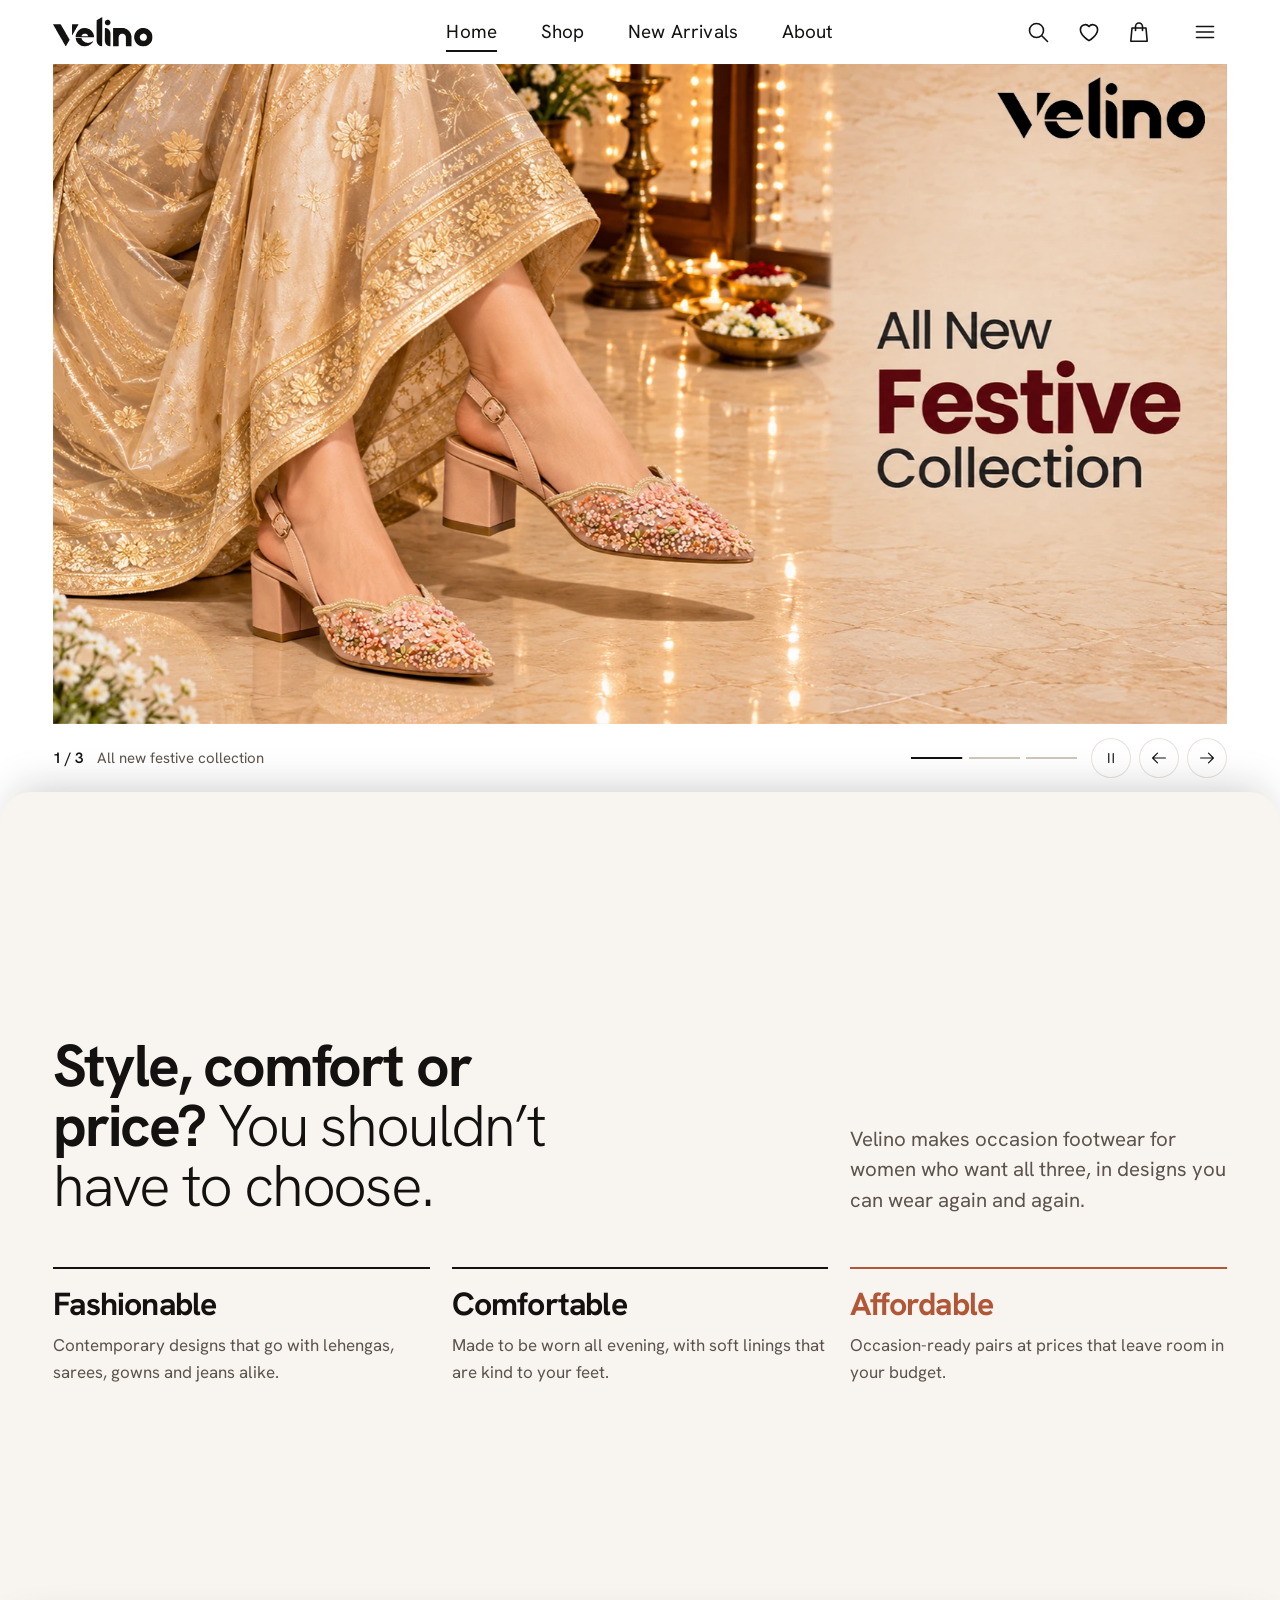
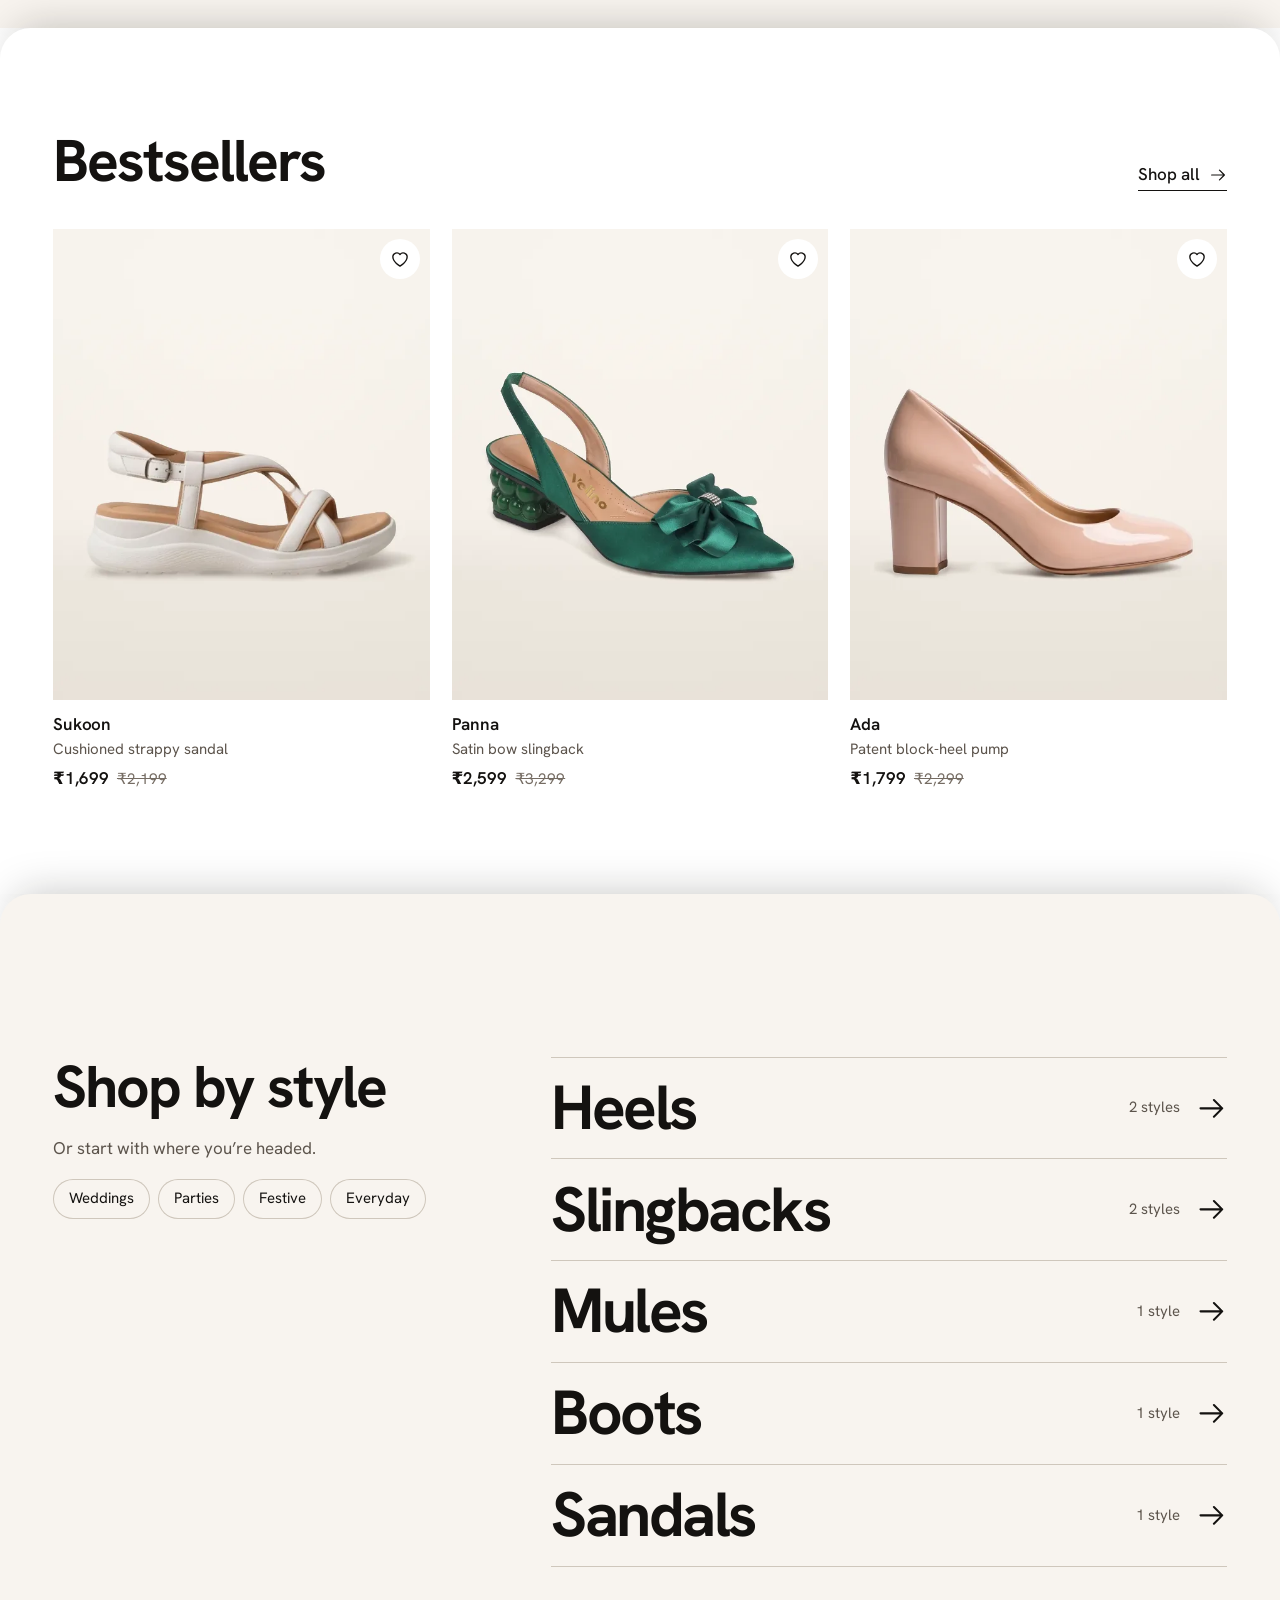
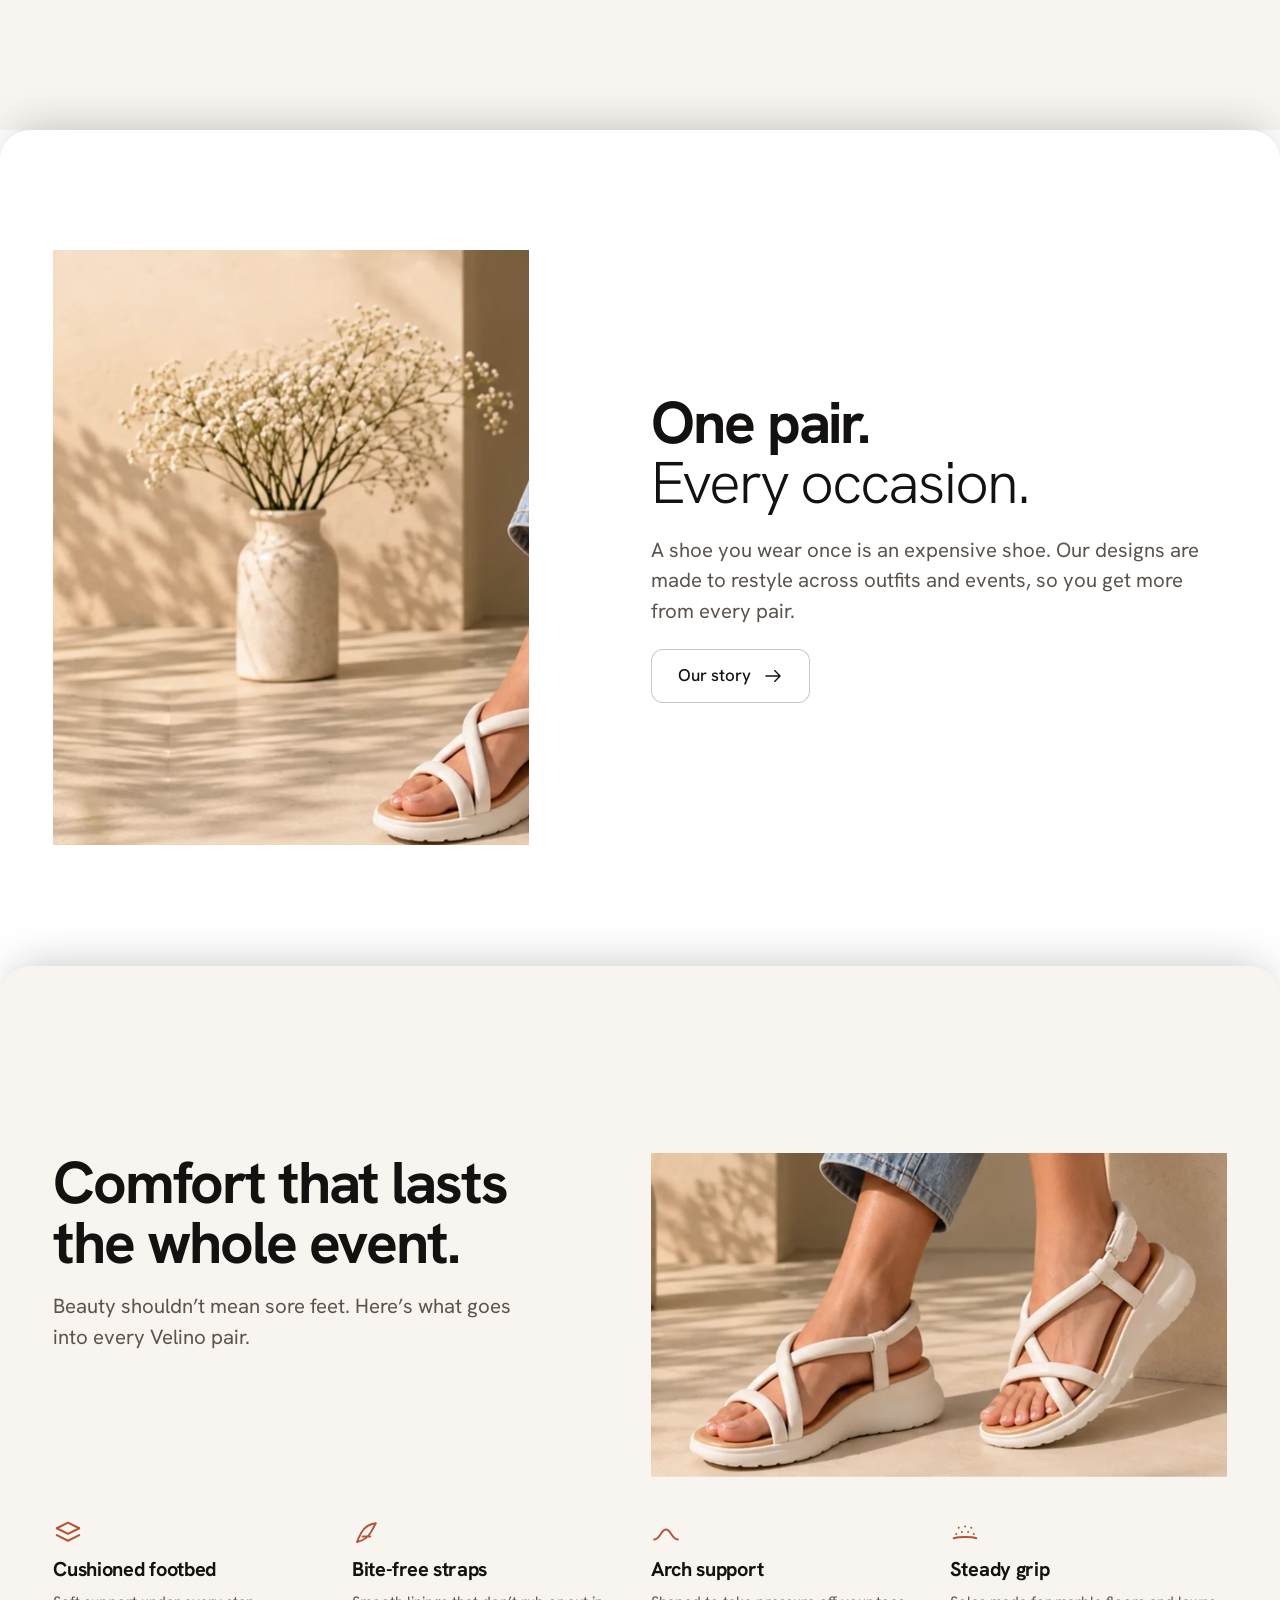
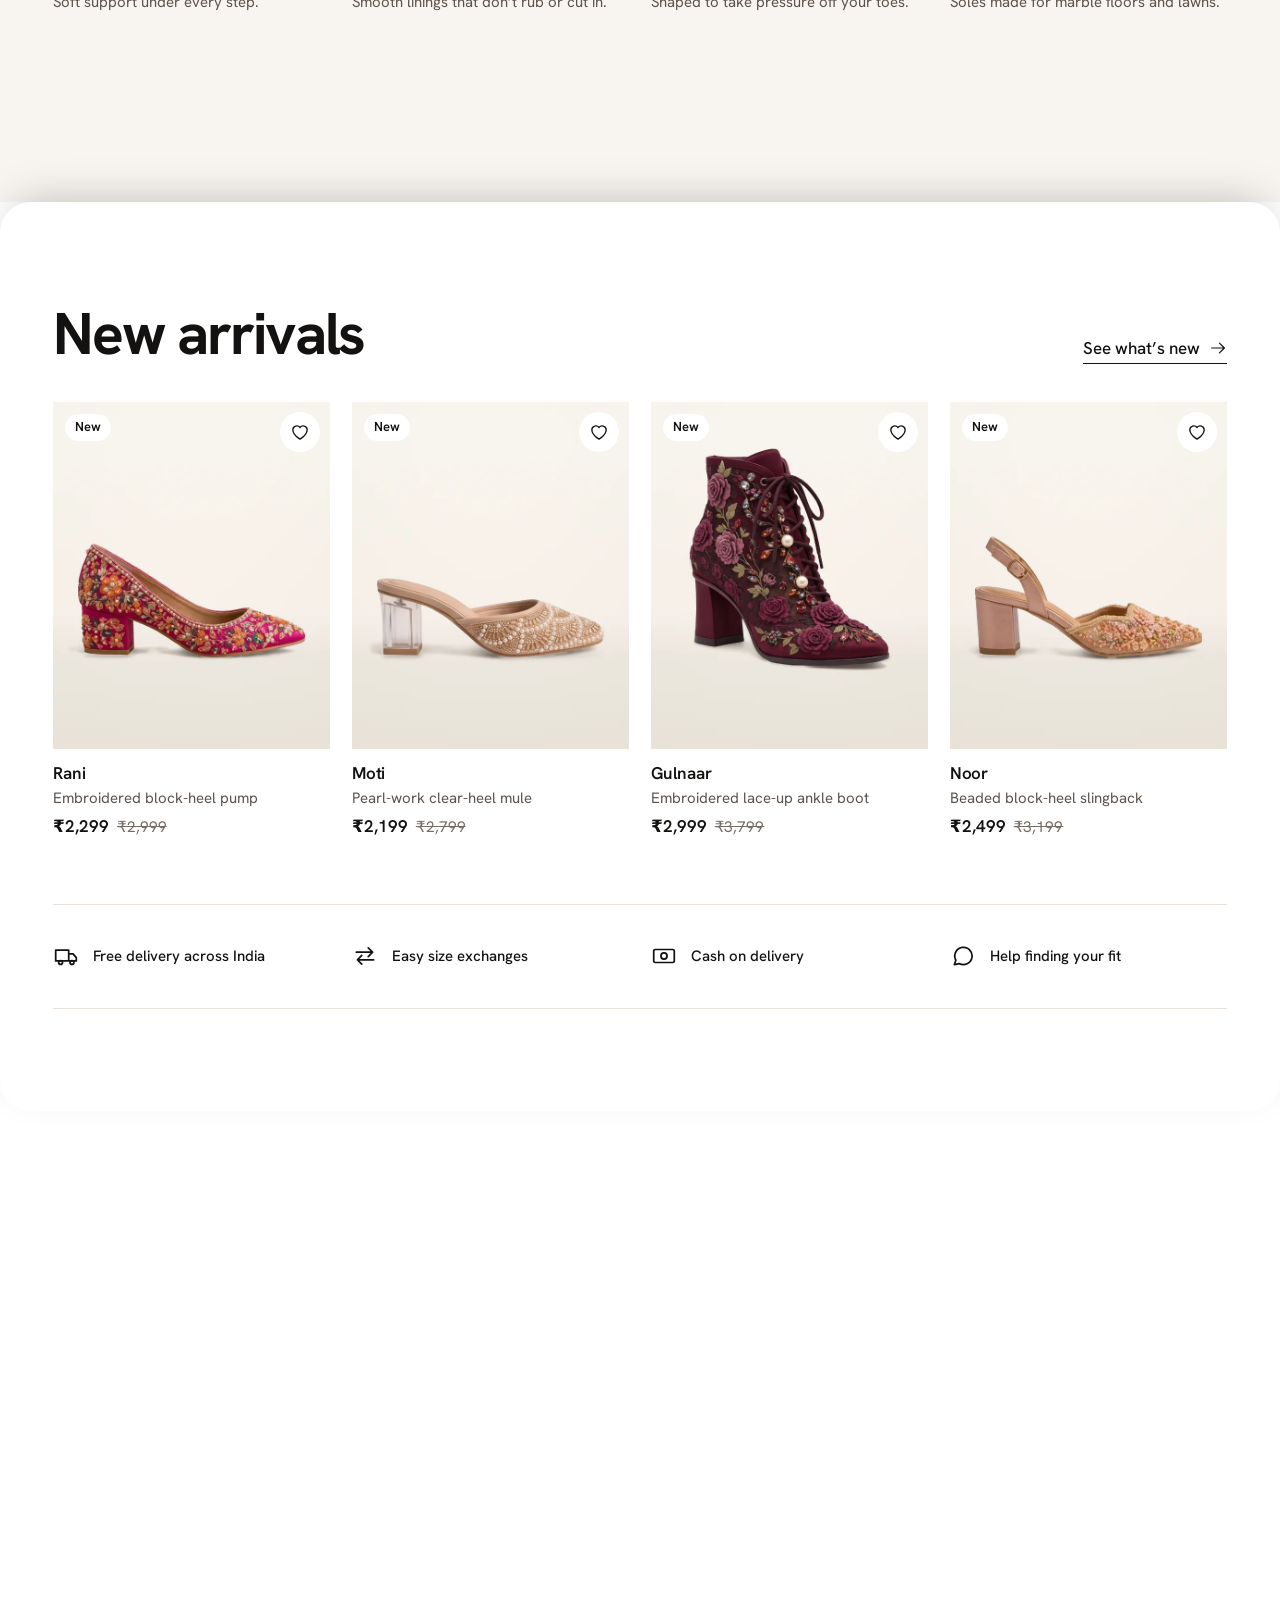
==== commit dd1af100: "Give all header icons the same line weight Draw the menu icon with the same 1.6px line as search, wi" ====
--- a/index.html
+++ b/index.html
@@ -19,6 +19,7 @@
   <symbol id="i-search" viewBox="0 0 24 24"><circle cx="10.5" cy="10.5" r="7"/><path d="M15.8 15.8 21.5 21.5"/></symbol>
   <symbol id="i-heart" viewBox="0 0 24 24"><path d="M12 20.6s-8.6-5-8.6-11.2A4.8 4.8 0 0 1 12 6.6a4.8 4.8 0 0 1 8.6 2.8c0 6.2-8.6 11.2-8.6 11.2z"/></symbol>
   <symbol id="i-bag" viewBox="0 0 24 24"><path d="M5 8h14l1.2 13.2H3.800z"/><path d="M8.5 10.500V6.500a3.5 3.5 0 0 1 7 0v4"/></symbol>
+  <symbol id="i-menu" viewBox="0 0 24 24"><path d="M3.5 6.5h17M3.5 12h17M3.5 17.5h17"/></symbol>
   <symbol id="i-close" viewBox="0 0 24 24"><path d="M5.5 5.500l13 13M18.5 5.500l-13 13"/></symbol>
   <symbol id="i-arrow" viewBox="0 0 24 24"><path d="M3.5 12h17M14 5.500l6.5 6.5-6.5 6.5"/></symbol>
   <symbol id="i-back" viewBox="0 0 24 24"><path d="M20.5 12h-17M10 5.5 3.5 12l6.5 6.5"/></symbol>
@@ -55,7 +56,7 @@
       <button class="icon-btn" type="button" data-open-dialog="search-dlg" aria-label="Search"><svg class="ic" aria-hidden="true"><use href="#i-search"/></svg></button>
       <a class="icon-btn" href="#wishlist" data-nav="wishlist" aria-label="Wishlist"><svg class="ic" aria-hidden="true"><use href="#i-heart"/></svg><span class="badge" id="wish-count" hidden></span></a>
       <a class="icon-btn" href="#cart" data-nav="cart" aria-label="Bag"><svg class="ic" aria-hidden="true"><use href="#i-bag"/></svg><span class="badge" id="cart-count" hidden></span></a>
-      <button class="icon-btn burger" type="button" data-open-dialog="menu-dlg" aria-label="Open menu"><span></span><span></span><span></span></button>
+      <button class="icon-btn burger" type="button" data-open-dialog="menu-dlg" aria-label="Open menu"><svg class="ic" aria-hidden="true"><use href="#i-menu"/></svg></button>
     </div>
   </div>
 </header>
--- a/css/styles.css
+++ b/css/styles.css
@@ -102,13 +102,11 @@
 .hdr-icons{justify-self:end;display:flex;align-items:center;gap:clamp(0px,.5vw,10px)}
 .icon-btn{position:relative;display:grid;place-items:center;width:44px;height:44px;border-radius:50%;transition:background-color .2s}
 .icon-btn:hover{background:var(--paper)}
-.icon-btn[aria-current="page"] .ic{stroke-width:2.1}
+.icon-btn[aria-current="page"]{background:var(--paper)}
 .badge{position:absolute;top:4px;right:1px;min-width:18px;height:18px;padding-inline:4px;border-radius:99px;background:var(--terra);color:var(--white);font-size:11px;font-weight:700;line-height:18px;text-align:center;font-variant-numeric:tabular-nums}
 .badge.bump{animation:bump .45s var(--ease)}
 @keyframes bump{40%{transform:scale(1.35)}}
-.burger{display:flex;flex-direction:column;align-items:center;justify-content:center;gap:4px;margin-left:clamp(0px,1.2vw,22px)}
-.burger span{display:block;width:26px;height:4px;border-radius:4px;background:var(--ink);transition:width .25s var(--ease)}
-.burger:hover span:nth-child(2){width:18px}
+.burger{margin-left:clamp(0px,1.2vw,22px)}
 @media (max-width:900px){
   .hdr{grid-template-columns:auto 1fr}
   .hdr-nav{display:none}
